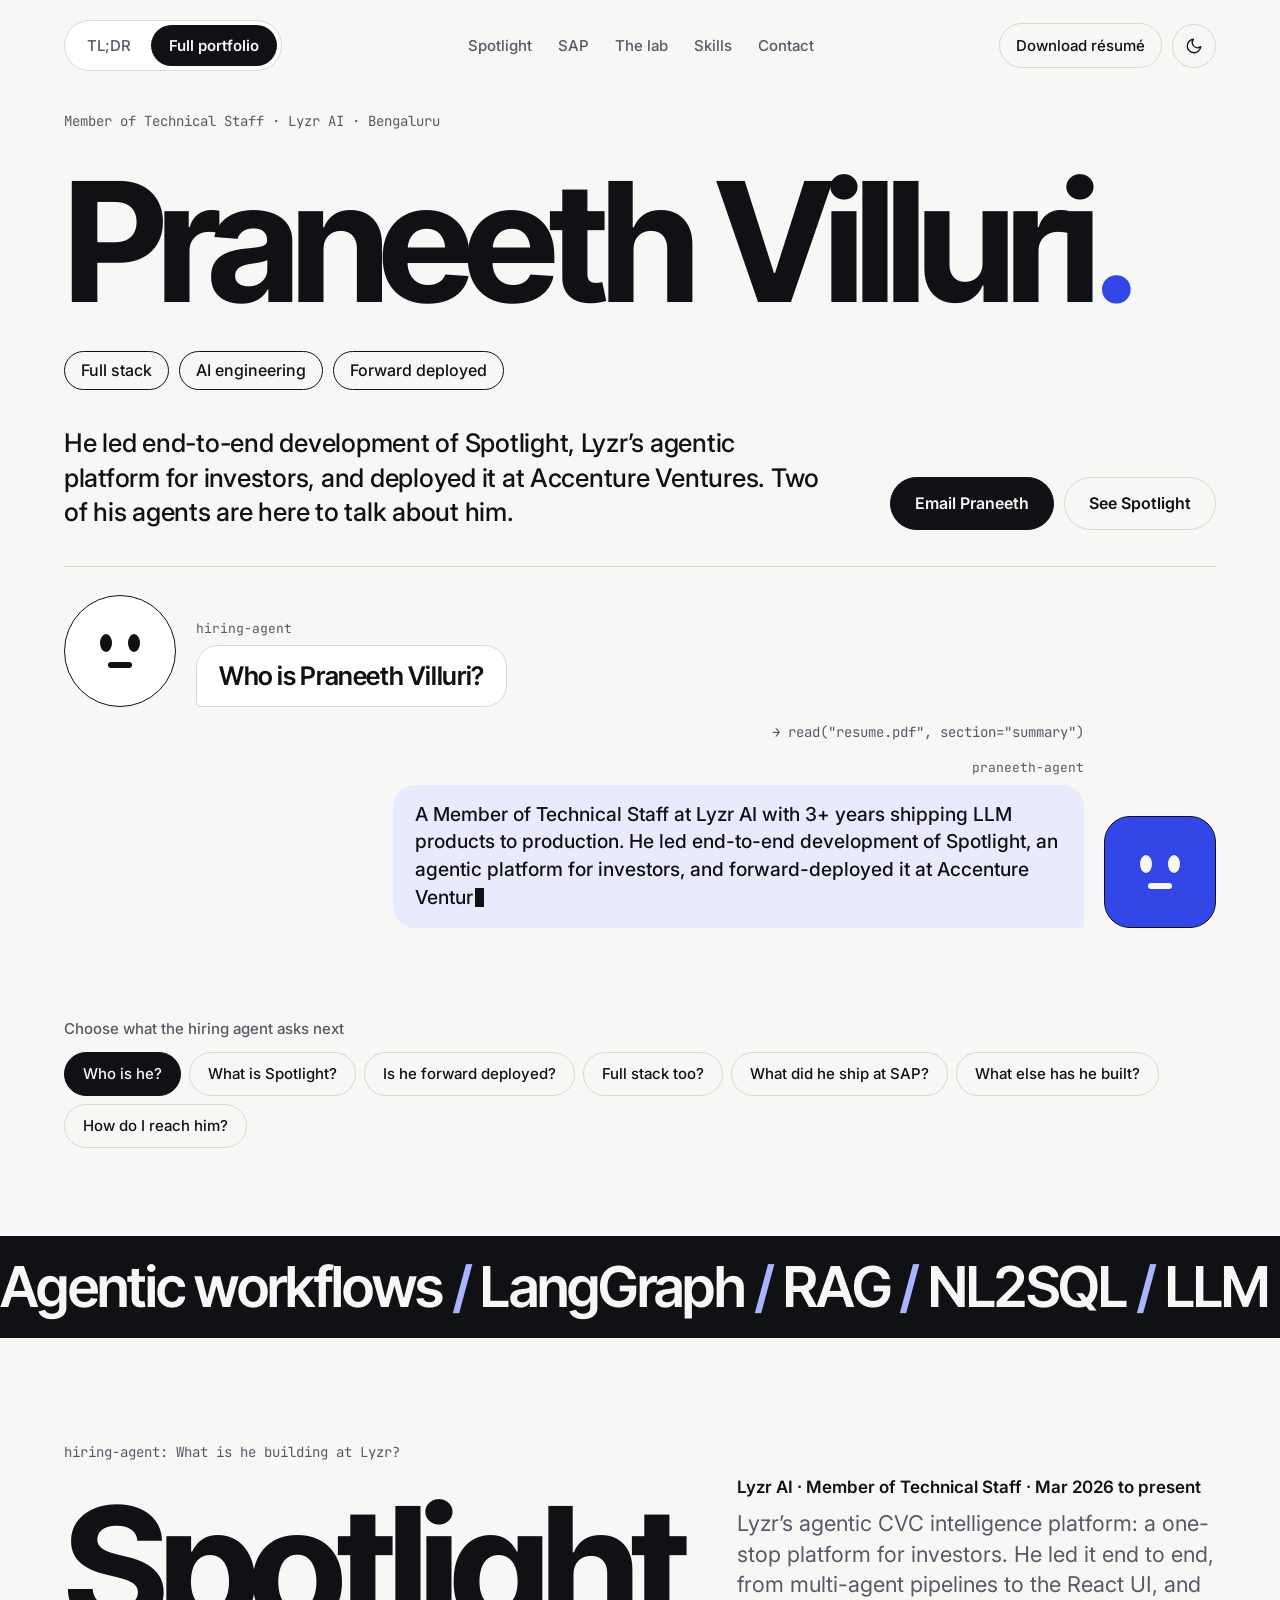
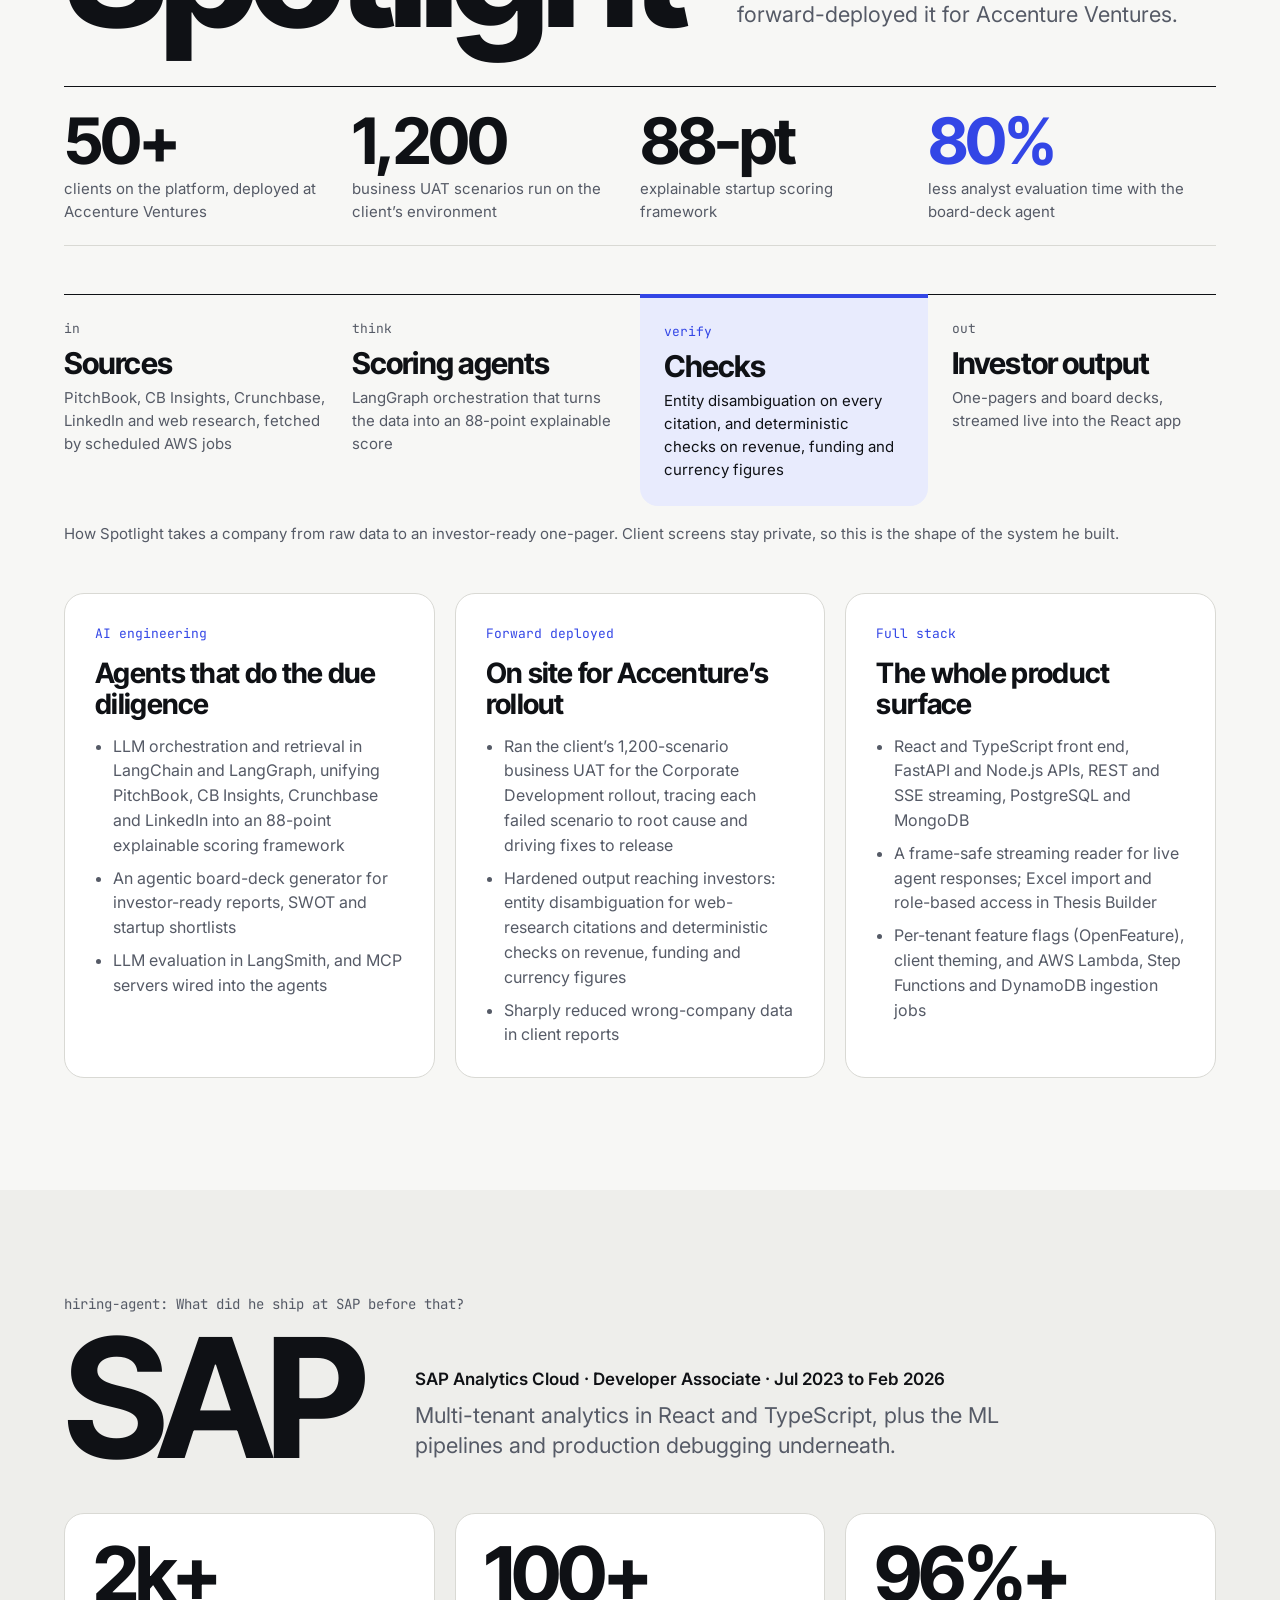
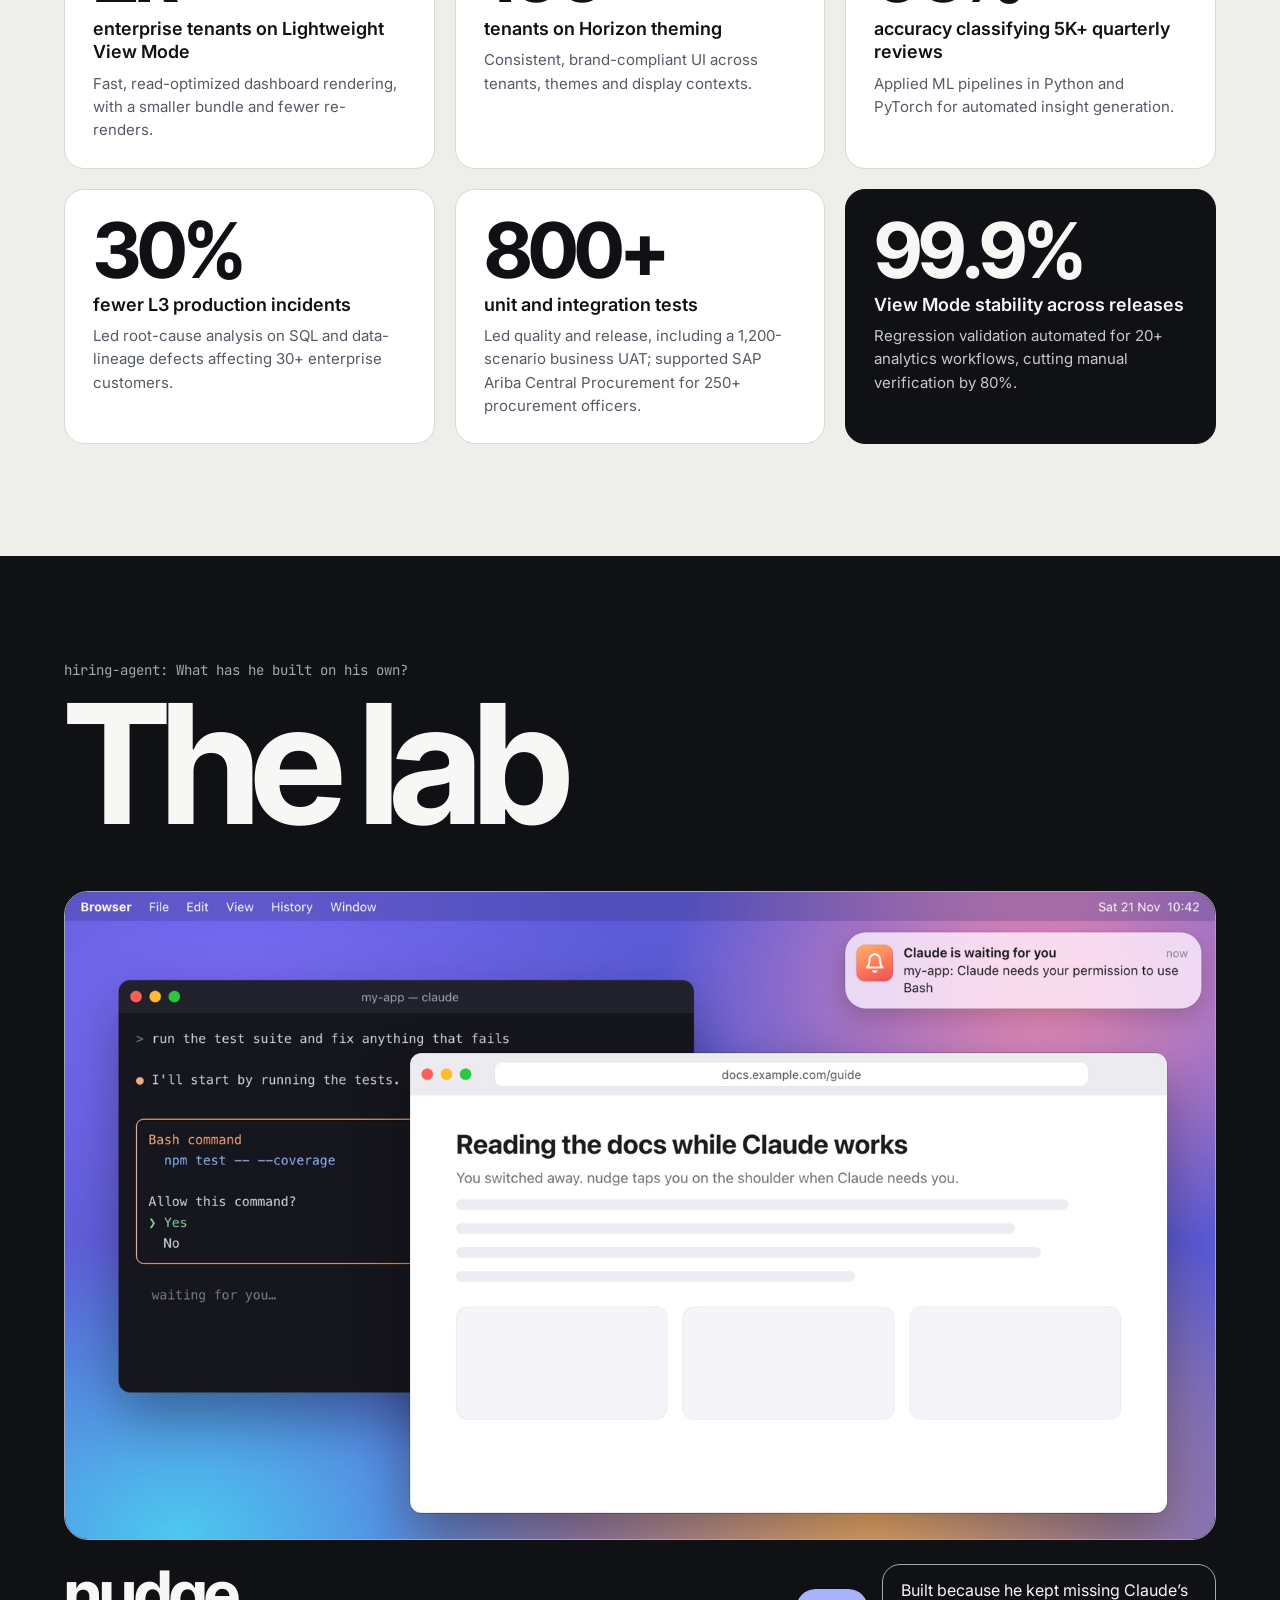
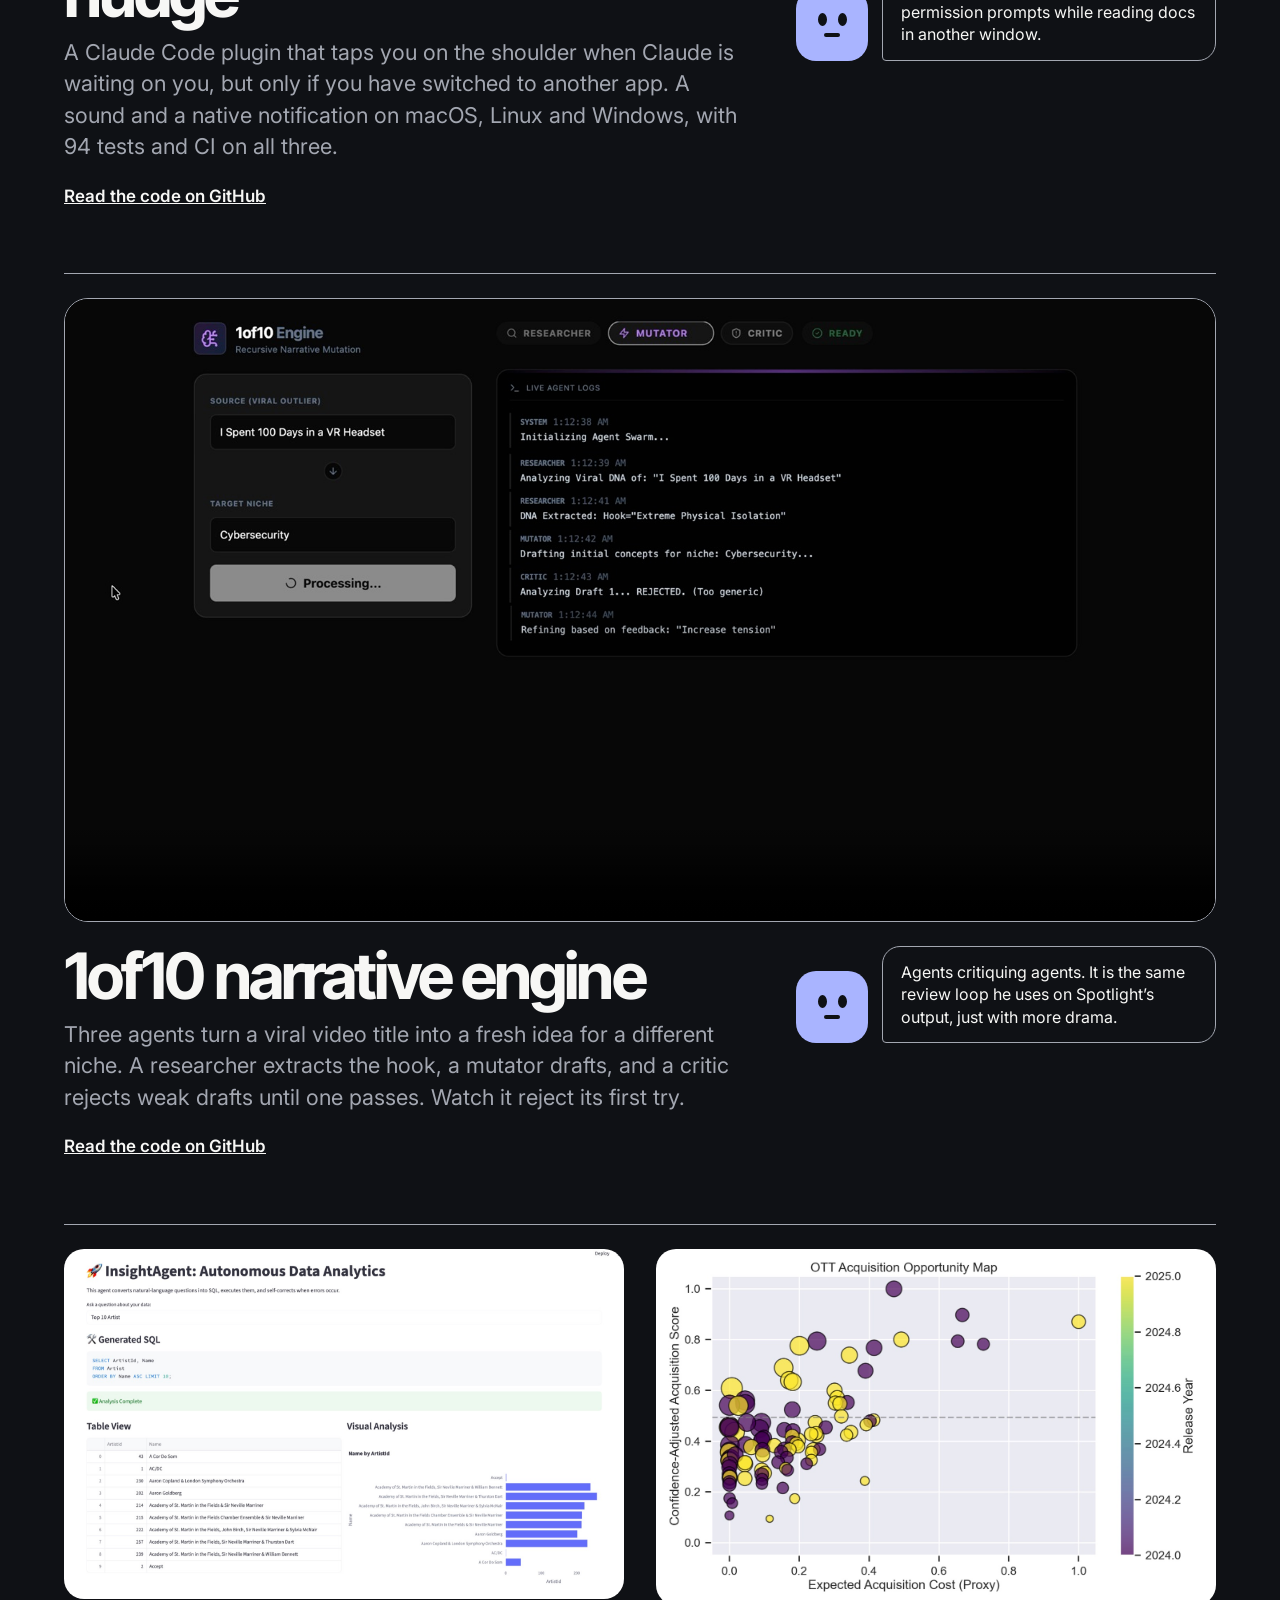
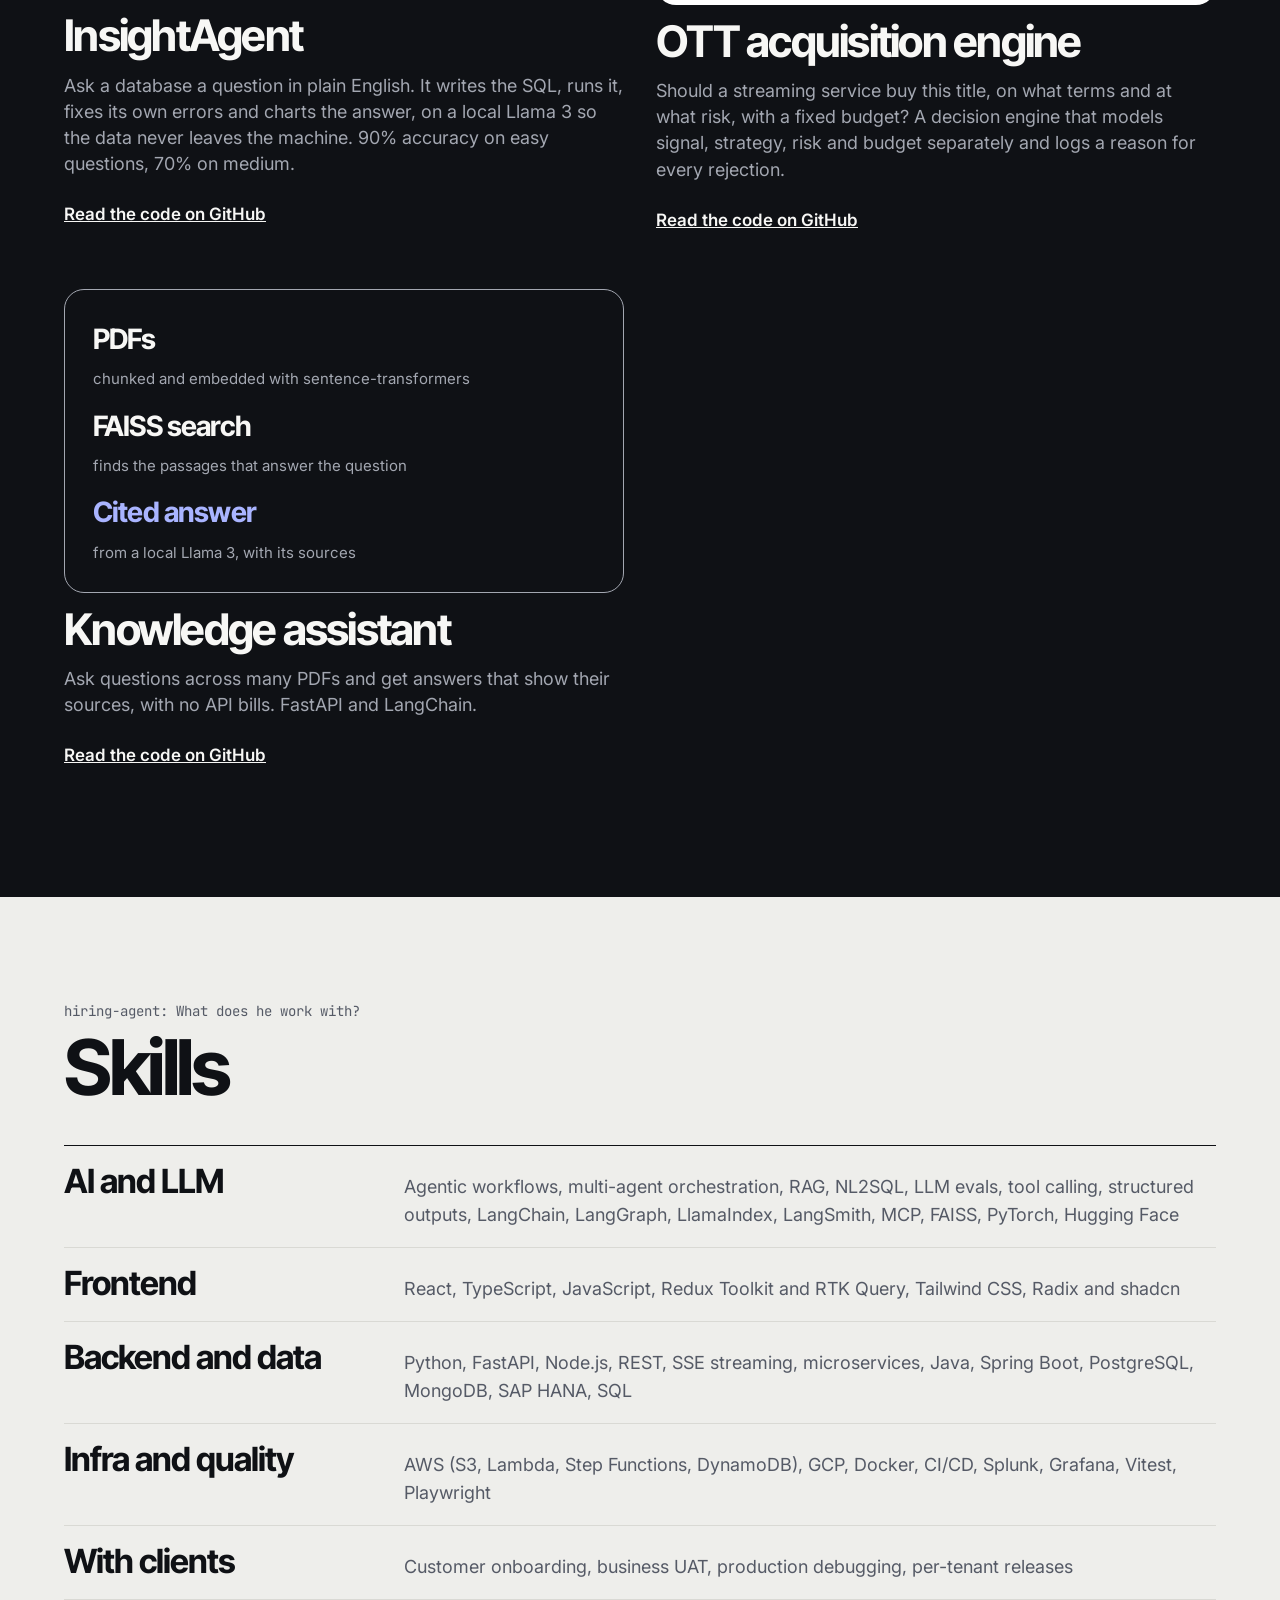
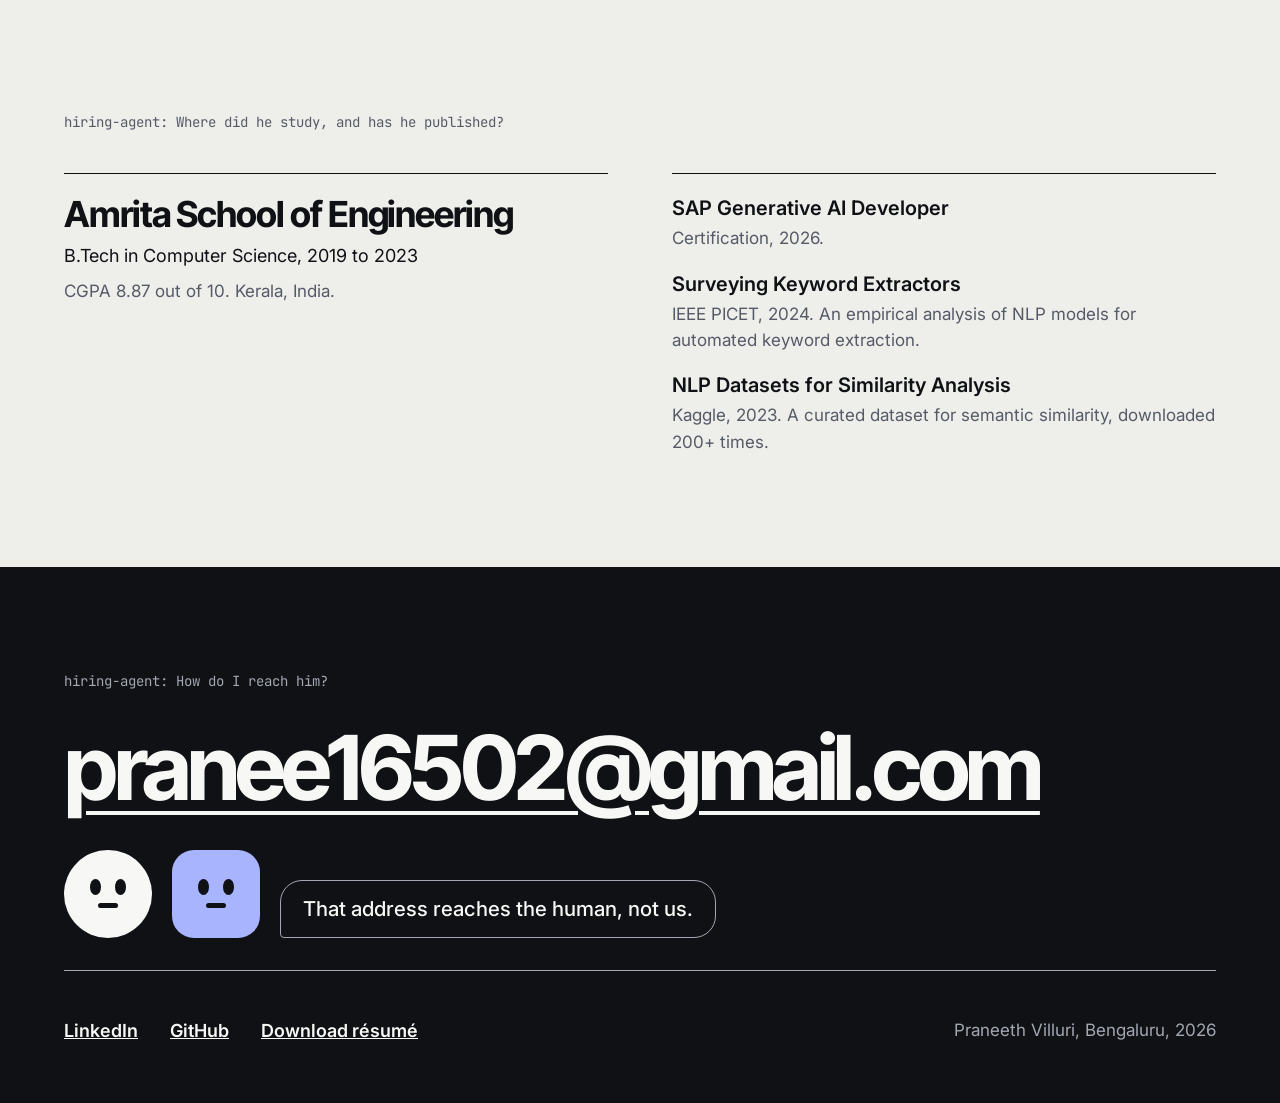
==== index.html @ 4e668f39 "Lead the lab with nudge" ====
<!doctype html>
<html lang="en" class="t-light">
<head>
<meta charset="utf-8">
<meta name="viewport" content="width=device-width, initial-scale=1">
<title>Praneeth Villuri — AI engineer, forward deployed, full stack</title>
<meta name="description" content="Member of Technical Staff at Lyzr AI. Led Spotlight, an agentic platform for investors deployed at Accenture Ventures. Open to AI engineering, forward deployed and full stack roles.">
<link rel="canonical" href="https://praneeth16502.github.io/">
<meta property="og:title" content="Praneeth Villuri">
<meta property="og:description" content="AI engineering, forward deployed, full stack. Led Spotlight at Lyzr AI, deployed at Accenture Ventures.">
<meta property="og:type" content="website">
<meta property="og:url" content="https://praneeth16502.github.io/">
<meta name="color-scheme" content="light dark">
<link rel="icon" href="data:image/svg+xml,%3Csvg xmlns='http://www.w3.org/2000/svg' viewBox='0 0 64 64'%3E%3Crect width='64' height='64' rx='16' fill='%233346E6'/%3E%3Cellipse cx='23' cy='28' rx='5' ry='8' fill='%23F7F7F5'/%3E%3Cellipse cx='41' cy='28' rx='5' ry='8' fill='%23F7F7F5'/%3E%3Crect x='24' y='44' width='16' height='5' rx='2.5' fill='%23F7F7F5'/%3E%3C/svg%3E">
<script>
(function () {
  var t = null;
  try { t = localStorage.getItem('theme'); } catch (e) {}
  if (t !== 'light' && t !== 'dark') t = (window.matchMedia && matchMedia('(prefers-color-scheme: dark)').matches) ? 'dark' : 'light';
  document.documentElement.className = 't-' + t;
})();
</script>
<link rel="preconnect" href="https://fonts.googleapis.com">
<link rel="preconnect" href="https://fonts.gstatic.com" crossorigin>
<link rel="stylesheet" href="https://fonts.googleapis.com/css2?family=Inter+Tight:wght@500;600;700;800&family=Inter:wght@400;500;600&family=JetBrains+Mono:wght@400;500&display=swap">
<style>
[hidden]{display:none !important}
body{background:var(--bg)}
.ic-sun,.ic-moon{display:flex}
.t-light .ic-sun{display:none}
.t-dark .ic-moon{display:none}
body{margin:0}
html{scroll-behavior:smooth}
.t-light{--bg:#F7F7F5;--bg-alt:#EEEEEB;--surface:#FFFFFF;--ink:#0F1115;--muted:#555A66;--line:#D9D9D4;--accent:#3346E6;--accent-soft:#E8EBFD;--band:#0F1115;--band-ink:#F7F7F5;--band-muted:#A3A7B1;--band-accent:#A9B4FF}
.t-dark{--bg:#0D0E11;--bg-alt:#131519;--surface:#1A1D22;--ink:#EEEEEA;--muted:#A3A7B1;--line:#2B2F36;--accent:#8C9BFF;--accent-soft:#1D2240;--band:#1C2029;--band-ink:#EEEEEA;--band-muted:#A3A7B1;--band-accent:#A9B4FF}
a{color:var(--accent)}a:hover{color:var(--ink)}
a:focus-visible,button:focus-visible{outline:2px solid var(--accent);outline-offset:3px}
.nav{color:var(--muted);text-decoration:none}.nav:hover{color:var(--ink)}
.seg{color:var(--muted);text-decoration:none}.seg:hover{color:var(--ink)}
.seg-on{background:var(--ink);color:var(--bg);text-decoration:none}.seg-on:hover{color:var(--bg)}
.btn-solid{background:var(--ink);color:var(--bg);border:1px solid var(--ink);text-decoration:none}.btn-solid:hover{background:var(--accent);border-color:var(--accent);color:#FFFFFF}
.btn-line{background:transparent;color:var(--ink);border:1px solid var(--line);text-decoration:none}.btn-line:hover{border-color:var(--ink);color:var(--ink)}
.chip{background:transparent;color:var(--ink);border:1px solid var(--line);cursor:pointer}
.chip:hover{border-color:var(--ink)}
.chip[aria-pressed="true"]{background:var(--ink);color:var(--bg);border-color:var(--ink)}
.icon-btn{background:transparent;color:var(--ink);border:1px solid var(--line);cursor:pointer}.icon-btn:hover{border-color:var(--ink)}
.on-band{color:var(--band-ink)}.on-band:hover{color:var(--band-accent)}
.card{transition:transform .2s ease,border-color .2s ease}
.card:hover{transform:translateY(-4px);border-color:var(--ink)}
.lid{animation:wink 5.2s infinite}
.lid-late{animation:wink 6.1s 1.3s infinite}
.mouth{height:6px}
.mouth.talk{animation:talk .32s ease-in-out infinite alternate}
.marq{animation:slide 32s linear infinite}
.caret{display:inline-block;width:0.5em;height:1em;margin-left:2px;vertical-align:-0.14em;background:currentColor;animation:blink 0.9s steps(1) infinite}
@keyframes blink{50%{opacity:0}}
@keyframes wink{0%,95%,100%{transform:scaleY(1)}97.5%{transform:scaleY(0.08)}}
@keyframes talk{from{height:5px}to{height:18px}}
@keyframes slide{from{transform:translateX(0)}to{transform:translateX(-50%)}}
@media (prefers-reduced-motion: reduce){html{scroll-behavior:auto}.caret,.lid,.lid-late,.mouth.talk,.marq{animation:none}.card{transition:none}}
</style>
</head>
<body>
<div id="root" style="min-height: 100vh; display: flex; flex-direction: column; overflow-x: hidden; background: var(--bg); color: var(--ink); font-family: Inter, 'Helvetica Neue', Arial, sans-serif; font-size: 17px; line-height: 1.55; transition: background-color .2s ease, color .2s ease">

<header style="width: 100%; max-width: 1280px; margin: 0 auto; box-sizing: border-box; padding: 20px clamp(20px, 5vw, 64px) 0; display: flex; flex-wrap: wrap; align-items: center; justify-content: space-between; gap: 8px 24px">
<nav aria-label="Portfolio version" style="display: flex; padding: 4px; border: 1px solid var(--line); border-radius: 999px; background: var(--surface); gap: 2px">
<a class="seg" href="tldr.html" style="font-size: 15px; font-weight: 500; padding: 9px 18px; border-radius: 999px">TL;DR</a>
<a class="seg-on" href="#top" aria-current="page" style="font-size: 15px; font-weight: 600; padding: 9px 18px; border-radius: 999px">Full portfolio</a>
</nav>
<nav aria-label="Sections" style="display: flex; flex-wrap: wrap; align-items: center; gap: 4px 26px; font-size: 15px; font-weight: 500">
<a class="nav" href="#experience" style="padding: 10px 0">Spotlight</a>
<a class="nav" href="#sap" style="padding: 10px 0">SAP</a>
<a class="nav" href="#work" style="padding: 10px 0">The lab</a>
<a class="nav" href="#skills" style="padding: 10px 0">Skills</a>
<a class="nav" href="#contact" style="padding: 10px 0">Contact</a>
</nav>
<div style="display: flex; align-items: center; gap: 10px">
<a class="btn-line" href="https://praneeth16502.github.io/resume.pdf" style="font-size: 15px; font-weight: 500; padding: 10px 16px; border-radius: 999px">Download résumé</a>
<button class="icon-btn" type="button" id="theme-toggle" aria-label="Switch color theme" style="width: 44px; height: 44px; border-radius: 999px; display: flex; align-items: center; justify-content: center; padding: 0">
<span class="ic-sun"><svg aria-hidden="true" width="18" height="18" viewBox="0 0 24 24" fill="none" stroke="currentColor" stroke-width="1.8" stroke-linecap="round" stroke-linejoin="round"><circle cx="12" cy="12" r="4"></circle><path d="M12 2v2M12 20v2M4.9 4.9l1.4 1.4M17.7 17.7l1.4 1.4M2 12h2M20 12h2M4.9 19.1l1.4-1.4M17.7 6.3l1.4-1.4"></path></svg></span>
<span class="ic-moon"><svg aria-hidden="true" width="18" height="18" viewBox="0 0 24 24" fill="none" stroke="currentColor" stroke-width="1.8" stroke-linecap="round" stroke-linejoin="round"><path d="M21 12.8A9 9 0 1 1 11.2 3a7 7 0 0 0 9.8 9.8z"></path></svg></span>
</button>
</div>
</header>

<main id="top" style="display: flex; flex-direction: column; flex: 1">

<section style="background: var(--bg)">
<div style="width: 100%; max-width: 1280px; margin: 0 auto; box-sizing: border-box; padding: 40px clamp(20px, 5vw, 64px) 88px; display: flex; flex-direction: column; gap: 36px">

<p style="margin: 0; font-family: 'JetBrains Mono', Menlo, monospace; font-size: 14px; color: var(--muted)">Member of Technical Staff · Lyzr AI · Bengaluru</p>
<h1 style="margin: 0; font-family: 'Inter Tight', Inter, sans-serif; font-size: clamp(64px, 13vw, 200px); line-height: 0.88; font-weight: 700; letter-spacing: -0.055em">Praneeth Villuri<span style="color: var(--accent)">.</span></h1>

<div style="display: flex; flex-wrap: wrap; gap: 10px">
<span style="border: 1px solid var(--ink); padding: 6px 16px; border-radius: 999px; font-size: 16px; font-weight: 500">Full stack</span>
<span style="border: 1px solid var(--ink); padding: 6px 16px; border-radius: 999px; font-size: 16px; font-weight: 500">AI engineering</span>
<span style="border: 1px solid var(--ink); padding: 6px 16px; border-radius: 999px; font-size: 16px; font-weight: 500">Forward deployed</span>
</div>

<div style="display: flex; flex-wrap: wrap; align-items: flex-end; justify-content: space-between; gap: 24px 48px">
<p style="margin: 0; flex: 1 1 420px; max-width: 30em; font-size: clamp(20px, 2vw, 26px); line-height: 1.35; font-weight: 500; letter-spacing: -0.01em">He led end-to-end development of Spotlight, Lyzr’s agentic platform for investors, and deployed it at Accenture Ventures. Two of his agents are here to talk about him.</p>
<div style="display: flex; flex-wrap: wrap; gap: 10px">
<a class="btn-solid" href="mailto:pranee16502@gmail.com" style="font-size: 16px; font-weight: 600; padding: 13px 24px; border-radius: 999px">Email Praneeth</a>
<a class="btn-line" href="#experience" style="font-size: 16px; font-weight: 600; padding: 13px 24px; border-radius: 999px">See Spotlight</a>
</div>
</div>

<div style="display: flex; flex-direction: column; gap: 22px; padding-top: 28px; border-top: 1px solid var(--line)">

<div style="min-height: 400px; display: flex; flex-direction: column; gap: 16px">

<div style="display: flex; align-items: flex-end; gap: clamp(12px, 2vw, 20px)">
<div aria-hidden="true" style="flex: none; width: clamp(72px, 9vw, 112px); height: clamp(72px, 9vw, 112px); box-sizing: border-box; border-radius: 50%; background: var(--surface); border: 1.5px solid var(--ink); display: flex; flex-direction: column; align-items: center; justify-content: center; gap: 10px">
<div style="display: flex; gap: 16px; transform: translate(calc(var(--lx, 0) * 7px), calc(var(--ly, 0) * 5px))"><span class="lid" style="display: block; width: 12px; height: 18px; border-radius: 50%; background: var(--ink)"></span><span class="lid" style="display: block; width: 12px; height: 18px; border-radius: 50%; background: var(--ink)"></span></div>
<span id="ask-mouth" class="mouth" style="display: block; width: 24px; border-radius: 8px; background: var(--ink)"></span>
</div>
<div style="min-width: 0; display: flex; flex-direction: column; align-items: flex-start; gap: 6px">
<span style="font-family: 'JetBrains Mono', Menlo, monospace; font-size: 13px; color: var(--muted)">hiring-agent</span>
<p style="margin: 0; box-sizing: border-box; background: var(--surface); border: 1px solid var(--line); padding: 14px 22px; border-radius: 22px 22px 22px 4px; font-family: 'Inter Tight', Inter, sans-serif; font-size: clamp(20px, 2vw, 26px); font-weight: 600; line-height: 1.25; letter-spacing: -0.015em"><span id="q-text">Who is Praneeth Villuri?</span><span id="q-caret" class="caret" aria-hidden="true" hidden></span></p>
</div>
</div>

<div id="calls" style="display: flex; flex-direction: column; gap: 16px">
<div class="call" style="align-self: flex-end; max-width: 100%; box-sizing: border-box; padding-right: clamp(84px, 11vw, 132px); font-family: 'JetBrains Mono', 'SFMono-Regular', Menlo, monospace; font-size: 14px; line-height: 1.4; color: var(--muted); overflow-wrap: anywhere">→ → read("resume.pdf", section="summary")</div>
</div>

<div id="answer-wrap" style="align-self: flex-end; max-width: 100%; display: flex; align-items: flex-end; gap: clamp(12px, 2vw, 20px)">
<div style="min-width: 0; display: flex; flex-direction: column; align-items: flex-end; gap: 6px">
<span style="font-family: 'JetBrains Mono', Menlo, monospace; font-size: 13px; color: var(--muted)">praneeth-agent</span>
<p style="margin: 0; max-width: 36em; box-sizing: border-box; background: var(--accent-soft); color: var(--ink); padding: 16px 22px; border-radius: 22px 22px 4px 22px; font-size: clamp(17px, 1.5vw, 20px); font-weight: 500; line-height: 1.45"><span id="a-text">A Member of Technical Staff at Lyzr AI with 3+ years shipping LLM products to production. He led end-to-end development of Spotlight, an agentic platform for investors, and forward-deployed it at Accenture Ventures. Before that, SAP Analytics Cloud.</span><span id="a-caret" class="caret" aria-hidden="true" hidden></span></p>
</div>
<div aria-hidden="true" style="flex: none; width: clamp(72px, 9vw, 112px); height: clamp(72px, 9vw, 112px); box-sizing: border-box; border-radius: 26px; background: var(--accent); border: 1.5px solid var(--ink); display: flex; flex-direction: column; align-items: center; justify-content: center; gap: 10px">
<div style="display: flex; gap: 16px; transform: translate(calc(var(--lx, 0) * 7px), calc(var(--ly, 0) * 5px))"><span class="lid-late" style="display: block; width: 12px; height: 18px; border-radius: 50%; background: var(--bg)"></span><span class="lid-late" style="display: block; width: 12px; height: 18px; border-radius: 50%; background: var(--bg)"></span></div>
<span id="answer-mouth" class="mouth" style="display: block; width: 24px; border-radius: 8px; background: var(--bg)"></span>
</div>
</div>

<div id="done-wrap" style="align-self: flex-end; box-sizing: border-box; padding-right: clamp(84px, 11vw, 132px); display: flex; flex-wrap: wrap; justify-content: flex-end; gap: 4px 18px; font-size: 15px">
<span id="source" style="color: var(--muted)">From his résumé, summary</span>
<a id="jump" href="#experience" style="font-weight: 600">See Spotlight</a>
</div>

</div>

<div style="display: flex; flex-direction: column; gap: 12px">
<p style="margin: 0; font-size: 15px; font-weight: 500; color: var(--muted)">Choose what the hiring agent asks next</p>
<div style="display: flex; flex-wrap: wrap; gap: 8px">
<button class="chip" type="button" data-topic="intro" aria-pressed="true" style="font: inherit; font-size: 15px; font-weight: 500; min-height: 44px; padding: 8px 18px; border-radius: 999px">Who is he?</button>
<button class="chip" type="button" data-topic="lyzr" aria-pressed="false" style="font: inherit; font-size: 15px; font-weight: 500; min-height: 44px; padding: 8px 18px; border-radius: 999px">What is Spotlight?</button>
<button class="chip" type="button" data-topic="fde" aria-pressed="false" style="font: inherit; font-size: 15px; font-weight: 500; min-height: 44px; padding: 8px 18px; border-radius: 999px">Is he forward deployed?</button>
<button class="chip" type="button" data-topic="stack" aria-pressed="false" style="font: inherit; font-size: 15px; font-weight: 500; min-height: 44px; padding: 8px 18px; border-radius: 999px">Full stack too?</button>
<button class="chip" type="button" data-topic="sap" aria-pressed="false" style="font: inherit; font-size: 15px; font-weight: 500; min-height: 44px; padding: 8px 18px; border-radius: 999px">What did he ship at SAP?</button>
<button class="chip" type="button" data-topic="projects" aria-pressed="false" style="font: inherit; font-size: 15px; font-weight: 500; min-height: 44px; padding: 8px 18px; border-radius: 999px">What else has he built?</button>
<button class="chip" type="button" data-topic="contact" aria-pressed="false" style="font: inherit; font-size: 15px; font-weight: 500; min-height: 44px; padding: 8px 18px; border-radius: 999px">How do I reach him?</button>
</div>
</div>

</div>
</div>
</section>

<div aria-hidden="true" style="overflow: hidden; background: var(--band); color: var(--band-ink); padding: 20px 0">
<div class="marq" style="display: flex; width: max-content">
<span style="white-space: nowrap; padding-right: 40px; font-family: 'Inter Tight', Inter, sans-serif; font-size: clamp(32px, 4.4vw, 60px); line-height: 1.1; font-weight: 600; letter-spacing: -0.03em">Agentic workflows <span style="color: var(--band-accent)">/</span> LangGraph <span style="color: var(--band-accent)">/</span> RAG <span style="color: var(--band-accent)">/</span> NL2SQL <span style="color: var(--band-accent)">/</span> LLM evals <span style="color: var(--band-accent)">/</span> React <span style="color: var(--band-accent)">/</span> TypeScript <span style="color: var(--band-accent)">/</span> FastAPI <span style="color: var(--band-accent)">/</span> AWS <span style="color: var(--band-accent)">/</span></span>
<span style="white-space: nowrap; padding-right: 40px; font-family: 'Inter Tight', Inter, sans-serif; font-size: clamp(32px, 4.4vw, 60px); line-height: 1.1; font-weight: 600; letter-spacing: -0.03em">Agentic workflows <span style="color: var(--band-accent)">/</span> LangGraph <span style="color: var(--band-accent)">/</span> RAG <span style="color: var(--band-accent)">/</span> NL2SQL <span style="color: var(--band-accent)">/</span> LLM evals <span style="color: var(--band-accent)">/</span> React <span style="color: var(--band-accent)">/</span> TypeScript <span style="color: var(--band-accent)">/</span> FastAPI <span style="color: var(--band-accent)">/</span> AWS <span style="color: var(--band-accent)">/</span></span>
</div>
</div>

<section id="experience" style="background: var(--bg)">
<div style="width: 100%; max-width: 1280px; margin: 0 auto; box-sizing: border-box; padding: 104px clamp(20px, 5vw, 64px) 112px; display: flex; flex-direction: column; gap: 48px">
<div style="display: flex; flex-direction: column; gap: 10px">
<code style="font-family: 'JetBrains Mono', Menlo, monospace; font-size: 14px; color: var(--muted)">hiring-agent: What is he building at Lyzr?</code>
<div style="display: flex; flex-wrap: wrap; align-items: flex-end; gap: 16px 56px">
<h2 style="margin: 0; font-family: 'Inter Tight', Inter, sans-serif; font-size: clamp(72px, 13vw, 196px); line-height: 0.86; font-weight: 700; letter-spacing: -0.055em">Spotlight</h2>
<div style="flex: 1 1 380px; min-width: 0; display: flex; flex-direction: column; gap: 8px; padding-bottom: 8px">
<p style="margin: 0; font-size: 17px; font-weight: 600">Lyzr AI · Member of Technical Staff · Mar 2026 to present</p>
<p style="margin: 0; max-width: 30em; font-size: clamp(19px, 1.7vw, 23px); line-height: 1.4; color: var(--muted)">Lyzr’s agentic CVC intelligence platform: a one-stop platform for investors. He led it end to end, from multi-agent pipelines to the React UI, and forward-deployed it for Accenture Ventures.</p>
</div>
</div>
</div>

<div style="display: grid; grid-template-columns: repeat(auto-fit, minmax(min(220px, 100%), 1fr)); gap: 0; border-top: 1.5px solid var(--ink); border-bottom: 1px solid var(--line)">
<div style="padding: 22px 24px 22px 0; display: flex; flex-direction: column; gap: 4px"><span style="font-family: 'Inter Tight', Inter, sans-serif; font-size: clamp(44px, 5vw, 68px); line-height: 1; font-weight: 700; letter-spacing: -0.045em">50+</span><span style="font-size: 15px; color: var(--muted)">clients on the platform, deployed at Accenture Ventures</span></div>
<div style="padding: 22px 24px 22px 0; display: flex; flex-direction: column; gap: 4px"><span style="font-family: 'Inter Tight', Inter, sans-serif; font-size: clamp(44px, 5vw, 68px); line-height: 1; font-weight: 700; letter-spacing: -0.045em">1,200</span><span style="font-size: 15px; color: var(--muted)">business UAT scenarios run on the client’s environment</span></div>
<div style="padding: 22px 24px 22px 0; display: flex; flex-direction: column; gap: 4px"><span style="font-family: 'Inter Tight', Inter, sans-serif; font-size: clamp(44px, 5vw, 68px); line-height: 1; font-weight: 700; letter-spacing: -0.045em">88-pt</span><span style="font-size: 15px; color: var(--muted)">explainable startup scoring framework</span></div>
<div style="padding: 22px 24px 22px 0; display: flex; flex-direction: column; gap: 4px"><span style="font-family: 'Inter Tight', Inter, sans-serif; font-size: clamp(44px, 5vw, 68px); line-height: 1; font-weight: 700; letter-spacing: -0.045em; color: var(--accent)">80%</span><span style="font-size: 15px; color: var(--muted)">less analyst evaluation time with the board-deck agent</span></div>
</div>

<figure style="margin: 0; display: flex; flex-direction: column; gap: 16px">
<div style="display: flex; flex-wrap: wrap; align-items: stretch; gap: 0">
<div style="flex: 1 1 220px; box-sizing: border-box; padding: 24px 24px 24px 0; border-top: 1.5px solid var(--ink); display: flex; flex-direction: column; gap: 8px">
<span style="font-family: 'JetBrains Mono', Menlo, monospace; font-size: 13px; color: var(--muted)">in</span>
<span style="font-family: 'Inter Tight', Inter, sans-serif; font-size: 30px; line-height: 1; font-weight: 700; letter-spacing: -0.03em">Sources</span>
<span style="font-size: 15px; color: var(--muted)">PitchBook, CB Insights, Crunchbase, LinkedIn and web research, fetched by scheduled AWS jobs</span>
</div>
<div style="flex: 1 1 220px; box-sizing: border-box; padding: 24px 24px 24px 0; border-top: 1.5px solid var(--ink); display: flex; flex-direction: column; gap: 8px">
<span style="font-family: 'JetBrains Mono', Menlo, monospace; font-size: 13px; color: var(--muted)">think</span>
<span style="font-family: 'Inter Tight', Inter, sans-serif; font-size: 30px; line-height: 1; font-weight: 700; letter-spacing: -0.03em">Scoring agents</span>
<span style="font-size: 15px; color: var(--muted)">LangGraph orchestration that turns the data into an 88-point explainable score</span>
</div>
<div style="flex: 1 1 220px; box-sizing: border-box; padding: 24px; border-top: 4px solid var(--accent); background: var(--accent-soft); border-radius: 0 0 18px 18px; display: flex; flex-direction: column; gap: 8px">
<span style="font-family: 'JetBrains Mono', Menlo, monospace; font-size: 13px; color: var(--accent)">verify</span>
<span style="font-family: 'Inter Tight', Inter, sans-serif; font-size: 30px; line-height: 1; font-weight: 700; letter-spacing: -0.03em">Checks</span>
<span style="font-size: 15px">Entity disambiguation on every citation, and deterministic checks on revenue, funding and currency figures</span>
</div>
<div style="flex: 1 1 220px; box-sizing: border-box; padding: 24px 0 24px 24px; border-top: 1.5px solid var(--ink); display: flex; flex-direction: column; gap: 8px">
<span style="font-family: 'JetBrains Mono', Menlo, monospace; font-size: 13px; color: var(--muted)">out</span>
<span style="font-family: 'Inter Tight', Inter, sans-serif; font-size: 30px; line-height: 1; font-weight: 700; letter-spacing: -0.03em">Investor output</span>
<span style="font-size: 15px; color: var(--muted)">One-pagers and board decks, streamed live into the React app</span>
</div>
</div>
<figcaption style="font-size: 15px; color: var(--muted)">How Spotlight takes a company from raw data to an investor-ready one-pager. Client screens stay private, so this is the shape of the system he built.</figcaption>
</figure>

<div style="display: grid; grid-template-columns: repeat(auto-fit, minmax(min(340px, 100%), 1fr)); gap: 20px">
<article class="card" style="box-sizing: border-box; background: var(--surface); border: 1px solid var(--line); border-radius: 20px; padding: 30px; display: flex; flex-direction: column; gap: 14px">
<p style="margin: 0; font-family: 'JetBrains Mono', Menlo, monospace; font-size: 13px; color: var(--accent)">AI engineering</p>
<h3 style="margin: 0; font-family: 'Inter Tight', Inter, sans-serif; font-size: 28px; line-height: 1.1; font-weight: 700; letter-spacing: -0.025em">Agents that do the due diligence</h3>
<ul style="margin: 0; padding-left: 18px; display: flex; flex-direction: column; gap: 8px; color: var(--muted); font-size: 16px">
<li>LLM orchestration and retrieval in LangChain and LangGraph, unifying PitchBook, CB Insights, Crunchbase and LinkedIn into an 88-point explainable scoring framework</li>
<li>An agentic board-deck generator for investor-ready reports, SWOT and startup shortlists</li>
<li>LLM evaluation in LangSmith, and MCP servers wired into the agents</li>
</ul>
</article>
<article class="card" style="box-sizing: border-box; background: var(--surface); border: 1px solid var(--line); border-radius: 20px; padding: 30px; display: flex; flex-direction: column; gap: 14px">
<p style="margin: 0; font-family: 'JetBrains Mono', Menlo, monospace; font-size: 13px; color: var(--accent)">Forward deployed</p>
<h3 style="margin: 0; font-family: 'Inter Tight', Inter, sans-serif; font-size: 28px; line-height: 1.1; font-weight: 700; letter-spacing: -0.025em">On site for Accenture’s rollout</h3>
<ul style="margin: 0; padding-left: 18px; display: flex; flex-direction: column; gap: 8px; color: var(--muted); font-size: 16px">
<li>Ran the client’s 1,200-scenario business UAT for the Corporate Development rollout, tracing each failed scenario to root cause and driving fixes to release</li>
<li>Hardened output reaching investors: entity disambiguation for web-research citations and deterministic checks on revenue, funding and currency figures</li>
<li>Sharply reduced wrong-company data in client reports</li>
</ul>
</article>
<article class="card" style="box-sizing: border-box; background: var(--surface); border: 1px solid var(--line); border-radius: 20px; padding: 30px; display: flex; flex-direction: column; gap: 14px">
<p style="margin: 0; font-family: 'JetBrains Mono', Menlo, monospace; font-size: 13px; color: var(--accent)">Full stack</p>
<h3 style="margin: 0; font-family: 'Inter Tight', Inter, sans-serif; font-size: 28px; line-height: 1.1; font-weight: 700; letter-spacing: -0.025em">The whole product surface</h3>
<ul style="margin: 0; padding-left: 18px; display: flex; flex-direction: column; gap: 8px; color: var(--muted); font-size: 16px">
<li>React and TypeScript front end, FastAPI and Node.js APIs, REST and SSE streaming, PostgreSQL and MongoDB</li>
<li>A frame-safe streaming reader for live agent responses; Excel import and role-based access in Thesis Builder</li>
<li>Per-tenant feature flags (OpenFeature), client theming, and AWS Lambda, Step Functions and DynamoDB ingestion jobs</li>
</ul>
</article>
</div>
</div>
</section>

<section id="sap" style="background: var(--bg-alt)">
<div style="width: 100%; max-width: 1280px; margin: 0 auto; box-sizing: border-box; padding: 104px clamp(20px, 5vw, 64px) 112px; display: flex; flex-direction: column; gap: 44px">
<div style="display: flex; flex-direction: column; gap: 10px">
<code style="font-family: 'JetBrains Mono', Menlo, monospace; font-size: 14px; color: var(--muted)">hiring-agent: What did he ship at SAP before that?</code>
<div style="display: flex; flex-wrap: wrap; align-items: flex-end; gap: 16px 56px">
<h2 style="margin: 0; font-family: 'Inter Tight', Inter, sans-serif; font-size: clamp(72px, 13vw, 196px); line-height: 0.86; font-weight: 700; letter-spacing: -0.055em">SAP</h2>
<div style="flex: 1 1 380px; min-width: 0; display: flex; flex-direction: column; gap: 8px; padding-bottom: 8px">
<p style="margin: 0; font-size: 17px; font-weight: 600">SAP Analytics Cloud · Developer Associate · Jul 2023 to Feb 2026</p>
<p style="margin: 0; max-width: 30em; font-size: clamp(19px, 1.7vw, 23px); line-height: 1.4; color: var(--muted)">Multi-tenant analytics in React and TypeScript, plus the ML pipelines and production debugging underneath.</p>
</div>
</div>
</div>

<div style="display: grid; grid-template-columns: repeat(auto-fit, minmax(min(300px, 100%), 1fr)); gap: 20px">
<article style="box-sizing: border-box; background: var(--surface); border: 1px solid var(--line); border-radius: 20px; padding: 26px 28px; display: flex; flex-direction: column; gap: 8px">
<p style="margin: 0; font-family: 'Inter Tight', Inter, sans-serif; font-size: clamp(52px, 6vw, 84px); line-height: 0.9; font-weight: 700; letter-spacing: -0.05em">2k+</p>
<h3 style="margin: 0; font-size: 18px; line-height: 1.3; font-weight: 600">enterprise tenants on Lightweight View Mode</h3>
<p style="margin: 0; font-size: 15px; color: var(--muted)">Fast, read-optimized dashboard rendering, with a smaller bundle and fewer re-renders.</p>
</article>
<article style="box-sizing: border-box; background: var(--surface); border: 1px solid var(--line); border-radius: 20px; padding: 26px 28px; display: flex; flex-direction: column; gap: 8px">
<p style="margin: 0; font-family: 'Inter Tight', Inter, sans-serif; font-size: clamp(52px, 6vw, 84px); line-height: 0.9; font-weight: 700; letter-spacing: -0.05em">100+</p>
<h3 style="margin: 0; font-size: 18px; line-height: 1.3; font-weight: 600">tenants on Horizon theming</h3>
<p style="margin: 0; font-size: 15px; color: var(--muted)">Consistent, brand-compliant UI across tenants, themes and display contexts.</p>
</article>
<article style="box-sizing: border-box; background: var(--surface); border: 1px solid var(--line); border-radius: 20px; padding: 26px 28px; display: flex; flex-direction: column; gap: 8px">
<p style="margin: 0; font-family: 'Inter Tight', Inter, sans-serif; font-size: clamp(52px, 6vw, 84px); line-height: 0.9; font-weight: 700; letter-spacing: -0.05em">96%+</p>
<h3 style="margin: 0; font-size: 18px; line-height: 1.3; font-weight: 600">accuracy classifying 5K+ quarterly reviews</h3>
<p style="margin: 0; font-size: 15px; color: var(--muted)">Applied ML pipelines in Python and PyTorch for automated insight generation.</p>
</article>
<article style="box-sizing: border-box; background: var(--surface); border: 1px solid var(--line); border-radius: 20px; padding: 26px 28px; display: flex; flex-direction: column; gap: 8px">
<p style="margin: 0; font-family: 'Inter Tight', Inter, sans-serif; font-size: clamp(52px, 6vw, 84px); line-height: 0.9; font-weight: 700; letter-spacing: -0.05em">30%</p>
<h3 style="margin: 0; font-size: 18px; line-height: 1.3; font-weight: 600">fewer L3 production incidents</h3>
<p style="margin: 0; font-size: 15px; color: var(--muted)">Led root-cause analysis on SQL and data-lineage defects affecting 30+ enterprise customers.</p>
</article>
<article style="box-sizing: border-box; background: var(--surface); border: 1px solid var(--line); border-radius: 20px; padding: 26px 28px; display: flex; flex-direction: column; gap: 8px">
<p style="margin: 0; font-family: 'Inter Tight', Inter, sans-serif; font-size: clamp(52px, 6vw, 84px); line-height: 0.9; font-weight: 700; letter-spacing: -0.05em">800+</p>
<h3 style="margin: 0; font-size: 18px; line-height: 1.3; font-weight: 600">unit and integration tests</h3>
<p style="margin: 0; font-size: 15px; color: var(--muted)">Led quality and release, including a 1,200-scenario business UAT; supported SAP Ariba Central Procurement for 250+ procurement officers.</p>
</article>
<article style="box-sizing: border-box; background: var(--ink); color: var(--bg); border: 1px solid var(--ink); border-radius: 20px; padding: 26px 28px; display: flex; flex-direction: column; gap: 8px">
<p style="margin: 0; font-family: 'Inter Tight', Inter, sans-serif; font-size: clamp(52px, 6vw, 84px); line-height: 0.9; font-weight: 700; letter-spacing: -0.05em">99.9%</p>
<h3 style="margin: 0; font-size: 18px; line-height: 1.3; font-weight: 600">View Mode stability across releases</h3>
<p style="margin: 0; font-size: 15px; opacity: 0.8">Regression validation automated for 20+ analytics workflows, cutting manual verification by 80%.</p>
</article>
</div>
</div>
</section>

<section id="work" style="background: var(--band); color: var(--band-ink)">
<div style="width: 100%; max-width: 1280px; margin: 0 auto; box-sizing: border-box; padding: 104px clamp(20px, 5vw, 64px) 120px; display: flex; flex-direction: column; gap: 56px">
<div style="display: flex; flex-direction: column; gap: 10px">
<code style="font-family: 'JetBrains Mono', Menlo, monospace; font-size: 14px; color: var(--band-muted)">hiring-agent: What has he built on his own?</code>
<h2 style="margin: 0; font-family: 'Inter Tight', Inter, sans-serif; font-size: clamp(72px, 13vw, 196px); line-height: 0.86; font-weight: 700; letter-spacing: -0.055em">The lab</h2>
</div>

<article style="display: flex; flex-direction: column; gap: 24px">
<div style="box-sizing: border-box; border: 1px solid var(--band-muted); border-radius: 24px; overflow: hidden; background: #FFFFFF">
<img src="assets/nudge.jpg" alt="A notification reading Claude is waiting for you appears in the corner while a browser is in front of the terminal" style="display: block; width: 100%; height: auto">
</div>
<div style="display: flex; flex-wrap: wrap; align-items: flex-start; justify-content: space-between; gap: 24px 56px">
<div style="flex: 1 1 420px; min-width: 0; display: flex; flex-direction: column; gap: 12px">
<h3 style="margin: 0; font-family: 'Inter Tight', Inter, sans-serif; font-size: clamp(40px, 5vw, 72px); line-height: 0.95; font-weight: 700; letter-spacing: -0.045em">nudge</h3>
<p style="margin: 0; max-width: 32em; font-size: clamp(18px, 1.7vw, 22px); line-height: 1.45; color: var(--band-muted)">A Claude Code plugin that taps you on the shoulder when Claude is waiting on you, but only if you have switched to another app. A sound and a native notification on macOS, Linux and Windows, with 94 tests and CI on all three.</p>
<a class="on-band" href="https://github.com/praneeth16502/nudge" style="align-self: flex-start; font-size: 17px; font-weight: 600; padding: 8px 0">Read the code on GitHub</a>
</div>
<div style="flex: 0 1 420px; min-width: 0; display: flex; align-items: flex-end; gap: 14px">
<div aria-hidden="true" style="flex: none; width: 72px; height: 72px; box-sizing: border-box; border-radius: 20px; background: var(--band-accent); display: flex; flex-direction: column; align-items: center; justify-content: center; gap: 7px">
<div style="display: flex; gap: 11px; transform: translate(calc(var(--lx, 0) * 5px), calc(var(--ly, 0) * 4px))"><span class="lid-late" style="display: block; width: 9px; height: 13px; border-radius: 50%; background: #0F1115"></span><span class="lid-late" style="display: block; width: 9px; height: 13px; border-radius: 50%; background: #0F1115"></span></div>
<span style="display: block; width: 16px; height: 4px; border-radius: 6px; background: #0F1115"></span>
</div>
<p style="margin: 0; box-sizing: border-box; border: 1px solid var(--band-muted); padding: 14px 18px; border-radius: 18px 18px 18px 4px; font-size: 16px; line-height: 1.4">Built because he kept missing Claude’s permission prompts while reading docs in another window.</p>
</div>
</div>
</article>

<article style="display: flex; flex-direction: column; gap: 24px; padding-top: 24px; border-top: 1px solid var(--band-muted)">
<div style="box-sizing: border-box; border: 1px solid var(--band-muted); border-radius: 24px; overflow: hidden; background: #000000">
<video controls playsinline preload="none" poster="assets/1of10-poster.jpg" src="assets/1of10-demo.mp4" aria-label="Demo of the 1of10 engine: agents reject a weak draft and repair it" style="display: block; width: 100%; height: auto"></video>
</div>
<div style="display: flex; flex-wrap: wrap; align-items: flex-start; justify-content: space-between; gap: 24px 56px">
<div style="flex: 1 1 420px; min-width: 0; display: flex; flex-direction: column; gap: 12px">
<h3 style="margin: 0; font-family: 'Inter Tight', Inter, sans-serif; font-size: clamp(40px, 5vw, 72px); line-height: 0.95; font-weight: 700; letter-spacing: -0.045em">1of10 narrative engine</h3>
<p style="margin: 0; max-width: 32em; font-size: clamp(18px, 1.7vw, 22px); line-height: 1.45; color: var(--band-muted)">Three agents turn a viral video title into a fresh idea for a different niche. A researcher extracts the hook, a mutator drafts, and a critic rejects weak drafts until one passes. Watch it reject its first try.</p>
<a class="on-band" href="https://github.com/praneeth16502/1of10_novelty_feature" style="align-self: flex-start; font-size: 17px; font-weight: 600; padding: 8px 0">Read the code on GitHub</a>
</div>
<div style="flex: 0 1 420px; min-width: 0; display: flex; align-items: flex-end; gap: 14px">
<div aria-hidden="true" style="flex: none; width: 72px; height: 72px; box-sizing: border-box; border-radius: 20px; background: var(--band-accent); display: flex; flex-direction: column; align-items: center; justify-content: center; gap: 7px">
<div style="display: flex; gap: 11px; transform: translate(calc(var(--lx, 0) * 5px), calc(var(--ly, 0) * 4px))"><span class="lid-late" style="display: block; width: 9px; height: 13px; border-radius: 50%; background: #0F1115"></span><span class="lid-late" style="display: block; width: 9px; height: 13px; border-radius: 50%; background: #0F1115"></span></div>
<span style="display: block; width: 16px; height: 4px; border-radius: 6px; background: #0F1115"></span>
</div>
<p style="margin: 0; box-sizing: border-box; border: 1px solid var(--band-muted); padding: 14px 18px; border-radius: 18px 18px 18px 4px; font-size: 16px; line-height: 1.4">Agents critiquing agents. It is the same review loop he uses on Spotlight’s output, just with more drama.</p>
</div>
</div>
</article>

<div style="display: grid; grid-template-columns: repeat(auto-fit, minmax(min(460px, 100%), 1fr)); gap: 48px 32px; padding-top: 24px; border-top: 1px solid var(--band-muted)">
<article style="display: flex; flex-direction: column; gap: 16px">
<div style="box-sizing: border-box; border-radius: 20px; overflow: hidden; background: #FFFFFF">
<img src="assets/insightagent.jpg" alt="InsightAgent answering Top 10 Artist with generated SQL, a results table and a bar chart" style="display: block; width: 100%; height: auto">
</div>
<h3 style="margin: 0; font-family: 'Inter Tight', Inter, sans-serif; font-size: clamp(32px, 3.4vw, 48px); line-height: 0.95; font-weight: 700; letter-spacing: -0.04em">InsightAgent</h3>
<p style="margin: 0; font-size: 18px; line-height: 1.45; color: var(--band-muted)">Ask a database a question in plain English. It writes the SQL, runs it, fixes its own errors and charts the answer, on a local Llama 3 so the data never leaves the machine. 90% accuracy on easy questions, 70% on medium.</p>
<a class="on-band" href="https://github.com/praneeth16502/InsightAI-agent" style="align-self: flex-start; font-size: 17px; font-weight: 600; padding: 8px 0">Read the code on GitHub</a>
</article>
<article style="display: flex; flex-direction: column; gap: 16px">
<div style="box-sizing: border-box; border-radius: 20px; overflow: hidden; background: #FFFFFF">
<img src="assets/ott-opportunity-map.jpg" alt="Scatter plot of streaming titles by expected acquisition cost against confidence-adjusted acquisition score" style="display: block; width: 100%; height: auto">
</div>
<h3 style="margin: 0; font-family: 'Inter Tight', Inter, sans-serif; font-size: clamp(32px, 3.4vw, 48px); line-height: 0.95; font-weight: 700; letter-spacing: -0.04em">OTT acquisition engine</h3>
<p style="margin: 0; font-size: 18px; line-height: 1.45; color: var(--band-muted)">Should a streaming service buy this title, on what terms and at what risk, with a fixed budget? A decision engine that models signal, strategy, risk and budget separately and logs a reason for every rejection.</p>
<a class="on-band" href="https://github.com/praneeth16502/OTT_content_acquisition" style="align-self: flex-start; font-size: 17px; font-weight: 600; padding: 8px 0">Read the code on GitHub</a>
</article>
<article style="display: flex; flex-direction: column; gap: 16px">
<div style="box-sizing: border-box; border: 1px solid var(--band-muted); border-radius: 20px; padding: 28px; display: flex; flex-direction: column; gap: 6px">
<span style="font-family: 'Inter Tight', Inter, sans-serif; font-size: 28px; font-weight: 700; letter-spacing: -0.03em">PDFs</span>
<span style="font-size: 15px; color: var(--band-muted)">chunked and embedded with sentence-transformers</span>
<span style="font-family: 'Inter Tight', Inter, sans-serif; font-size: 28px; font-weight: 700; letter-spacing: -0.03em; padding-top: 8px">FAISS search</span>
<span style="font-size: 15px; color: var(--band-muted)">finds the passages that answer the question</span>
<span style="font-family: 'Inter Tight', Inter, sans-serif; font-size: 28px; font-weight: 700; letter-spacing: -0.03em; padding-top: 8px; color: var(--band-accent)">Cited answer</span>
<span style="font-size: 15px; color: var(--band-muted)">from a local Llama 3, with its sources</span>
</div>
<h3 style="margin: 0; font-family: 'Inter Tight', Inter, sans-serif; font-size: clamp(32px, 3.4vw, 48px); line-height: 0.95; font-weight: 700; letter-spacing: -0.04em">Knowledge assistant</h3>
<p style="margin: 0; font-size: 18px; line-height: 1.45; color: var(--band-muted)">Ask questions across many PDFs and get answers that show their sources, with no API bills. FastAPI and LangChain.</p>
<a class="on-band" href="https://github.com/praneeth16502/rag-knowledge-assistant" style="align-self: flex-start; font-size: 17px; font-weight: 600; padding: 8px 0">Read the code on GitHub</a>
</article>
</div>
</div>
</section>

<section id="skills" style="background: var(--bg-alt)">
<div style="width: 100%; max-width: 1280px; margin: 0 auto; box-sizing: border-box; padding: 104px clamp(20px, 5vw, 64px) 56px; display: flex; flex-direction: column; gap: 40px">
<div style="display: flex; flex-direction: column; gap: 10px">
<code style="font-family: 'JetBrains Mono', Menlo, monospace; font-size: 14px; color: var(--muted)">hiring-agent: What does he work with?</code>
<h2 style="margin: 0; font-family: 'Inter Tight', Inter, sans-serif; font-size: clamp(44px, 6vw, 88px); line-height: 0.95; font-weight: 700; letter-spacing: -0.045em">Skills</h2>
</div>
<div style="display: flex; flex-direction: column; border-top: 1.5px solid var(--ink)">
<div style="display: flex; flex-wrap: wrap; align-items: baseline; gap: 4px 40px; padding: 18px 0; border-bottom: 1px solid var(--line)">
<h3 style="margin: 0; flex: 0 1 300px; min-width: 0; font-family: 'Inter Tight', Inter, sans-serif; font-size: clamp(24px, 2.6vw, 34px); line-height: 1.05; font-weight: 700; letter-spacing: -0.03em">AI and LLM</h3>
<p style="margin: 0; flex: 1 1 420px; min-width: 0; font-size: 18px; color: var(--muted)">Agentic workflows, multi-agent orchestration, RAG, NL2SQL, LLM evals, tool calling, structured outputs, LangChain, LangGraph, LlamaIndex, LangSmith, MCP, FAISS, PyTorch, Hugging Face</p>
</div>
<div style="display: flex; flex-wrap: wrap; align-items: baseline; gap: 4px 40px; padding: 18px 0; border-bottom: 1px solid var(--line)">
<h3 style="margin: 0; flex: 0 1 300px; min-width: 0; font-family: 'Inter Tight', Inter, sans-serif; font-size: clamp(24px, 2.6vw, 34px); line-height: 1.05; font-weight: 700; letter-spacing: -0.03em">Frontend</h3>
<p style="margin: 0; flex: 1 1 420px; min-width: 0; font-size: 18px; color: var(--muted)">React, TypeScript, JavaScript, Redux Toolkit and RTK Query, Tailwind CSS, Radix and shadcn</p>
</div>
<div style="display: flex; flex-wrap: wrap; align-items: baseline; gap: 4px 40px; padding: 18px 0; border-bottom: 1px solid var(--line)">
<h3 style="margin: 0; flex: 0 1 300px; min-width: 0; font-family: 'Inter Tight', Inter, sans-serif; font-size: clamp(24px, 2.6vw, 34px); line-height: 1.05; font-weight: 700; letter-spacing: -0.03em">Backend and data</h3>
<p style="margin: 0; flex: 1 1 420px; min-width: 0; font-size: 18px; color: var(--muted)">Python, FastAPI, Node.js, REST, SSE streaming, microservices, Java, Spring Boot, PostgreSQL, MongoDB, SAP HANA, SQL</p>
</div>
<div style="display: flex; flex-wrap: wrap; align-items: baseline; gap: 4px 40px; padding: 18px 0; border-bottom: 1px solid var(--line)">
<h3 style="margin: 0; flex: 0 1 300px; min-width: 0; font-family: 'Inter Tight', Inter, sans-serif; font-size: clamp(24px, 2.6vw, 34px); line-height: 1.05; font-weight: 700; letter-spacing: -0.03em">Infra and quality</h3>
<p style="margin: 0; flex: 1 1 420px; min-width: 0; font-size: 18px; color: var(--muted)">AWS (S3, Lambda, Step Functions, DynamoDB), GCP, Docker, CI/CD, Splunk, Grafana, Vitest, Playwright</p>
</div>
<div style="display: flex; flex-wrap: wrap; align-items: baseline; gap: 4px 40px; padding: 18px 0; border-bottom: 1px solid var(--line)">
<h3 style="margin: 0; flex: 0 1 300px; min-width: 0; font-family: 'Inter Tight', Inter, sans-serif; font-size: clamp(24px, 2.6vw, 34px); line-height: 1.05; font-weight: 700; letter-spacing: -0.03em">With clients</h3>
<p style="margin: 0; flex: 1 1 420px; min-width: 0; font-size: 18px; color: var(--muted)">Customer onboarding, business UAT, production debugging, per-tenant releases</p>
</div>
</div>
</div>
</section>

<section id="background" style="background: var(--bg-alt)">
<div style="width: 100%; max-width: 1280px; margin: 0 auto; box-sizing: border-box; padding: 56px clamp(20px, 5vw, 64px) 112px; display: flex; flex-direction: column; gap: 40px">
<code style="font-family: 'JetBrains Mono', Menlo, monospace; font-size: 14px; color: var(--muted)">hiring-agent: Where did he study, and has he published?</code>
<div style="display: grid; grid-template-columns: repeat(auto-fit, minmax(min(360px, 100%), 1fr)); gap: 40px 64px">
<div style="display: flex; flex-direction: column; gap: 8px; border-top: 1.5px solid var(--ink); padding-top: 22px">
<h3 style="margin: 0; font-family: 'Inter Tight', Inter, sans-serif; font-size: clamp(26px, 2.8vw, 36px); line-height: 1.05; font-weight: 700; letter-spacing: -0.03em">Amrita School of Engineering</h3>
<p style="margin: 0; font-size: 18px">B.Tech in Computer Science, 2019 to 2023</p>
<p style="margin: 0; color: var(--muted)">CGPA 8.87 out of 10. Kerala, India.</p>
</div>
<div style="display: flex; flex-direction: column; gap: 20px; border-top: 1.5px solid var(--ink); padding-top: 22px">
<div style="display: flex; flex-direction: column; gap: 4px">
<h3 style="margin: 0; font-size: 20px; line-height: 1.25; font-weight: 600">SAP Generative AI Developer</h3>
<p style="margin: 0; color: var(--muted)">Certification, 2026.</p>
</div>
<div style="display: flex; flex-direction: column; gap: 4px">
<h3 style="margin: 0; font-size: 20px; line-height: 1.25; font-weight: 600">Surveying Keyword Extractors</h3>
<p style="margin: 0; color: var(--muted)">IEEE PICET, 2024. An empirical analysis of NLP models for automated keyword extraction.</p>
</div>
<div style="display: flex; flex-direction: column; gap: 4px">
<h3 style="margin: 0; font-size: 20px; line-height: 1.25; font-weight: 600">NLP Datasets for Similarity Analysis</h3>
<p style="margin: 0; color: var(--muted)">Kaggle, 2023. A curated dataset for semantic similarity, downloaded 200+ times.</p>
</div>
</div>
</div>
</div>
</section>

<section id="contact" style="flex: 1; background: var(--band); color: var(--band-ink); display: flex; flex-direction: column; justify-content: center">
<div style="width: 100%; max-width: 1280px; margin: 0 auto; box-sizing: border-box; padding: 104px clamp(20px, 5vw, 64px) 48px; display: flex; flex-direction: column; gap: 32px">
<code style="font-family: 'JetBrains Mono', Menlo, monospace; font-size: 14px; color: var(--band-muted)">hiring-agent: How do I reach him?</code>
<a class="on-band" href="mailto:pranee16502@gmail.com" style="align-self: flex-start; font-family: 'Inter Tight', Inter, sans-serif; font-size: clamp(32px, 7vw, 108px); line-height: 0.95; font-weight: 700; letter-spacing: -0.05em; overflow-wrap: anywhere; text-decoration-thickness: 0.05em; text-underline-offset: 0.12em">pranee16502@gmail.com</a>

<div style="display: flex; flex-wrap: wrap; align-items: flex-end; gap: 16px 20px; padding-top: 8px">
<div aria-hidden="true" style="flex: none; width: 88px; height: 88px; box-sizing: border-box; border-radius: 50%; background: var(--band-ink); display: flex; flex-direction: column; align-items: center; justify-content: center; gap: 8px">
<div style="display: flex; gap: 14px; transform: translate(calc(var(--lx, 0) * 6px), calc(var(--ly, 0) * 4px))"><span class="lid" style="display: block; width: 11px; height: 16px; border-radius: 50%; background: var(--band)"></span><span class="lid" style="display: block; width: 11px; height: 16px; border-radius: 50%; background: var(--band)"></span></div>
<span style="display: block; width: 20px; height: 5px; border-radius: 8px; background: var(--band)"></span>
</div>
<div aria-hidden="true" style="flex: none; width: 88px; height: 88px; box-sizing: border-box; border-radius: 22px; background: var(--band-accent); display: flex; flex-direction: column; align-items: center; justify-content: center; gap: 8px">
<div style="display: flex; gap: 14px; transform: translate(calc(var(--lx, 0) * 6px), calc(var(--ly, 0) * 4px))"><span class="lid-late" style="display: block; width: 11px; height: 16px; border-radius: 50%; background: #0F1115"></span><span class="lid-late" style="display: block; width: 11px; height: 16px; border-radius: 50%; background: #0F1115"></span></div>
<span style="display: block; width: 20px; height: 5px; border-radius: 8px; background: #0F1115"></span>
</div>
<p style="margin: 0; max-width: 22em; box-sizing: border-box; border: 1px solid var(--band-muted); padding: 14px 22px; border-radius: 22px 22px 22px 4px; font-size: clamp(17px, 1.6vw, 21px); line-height: 1.35; font-weight: 500">That address reaches the human, not us.</p>
</div>

<div style="display: flex; flex-wrap: wrap; justify-content: space-between; align-items: center; gap: 12px 32px; padding-top: 36px; border-top: 1px solid var(--band-muted)">
<div style="display: flex; flex-wrap: wrap; gap: 4px 32px">
<a class="on-band" href="https://linkedin.com/in/praneeth-villuri" style="font-size: 18px; font-weight: 600; padding: 10px 0">LinkedIn</a>
<a class="on-band" href="https://github.com/praneeth16502" style="font-size: 18px; font-weight: 600; padding: 10px 0">GitHub</a>
<a class="on-band" href="https://praneeth16502.github.io/resume.pdf" style="font-size: 18px; font-weight: 600; padding: 10px 0">Download résumé</a>
</div>
<p style="margin: 0; color: var(--band-muted)">Praneeth Villuri, Bengaluru, 2026</p>
</div>
</div>
</section>

</main>
</div>
<script>
(function () {
  var html = document.documentElement;
  var toggle = document.getElementById('theme-toggle');
  function isDark() { return html.className === 't-dark'; }
  function syncLabel() { if (toggle) toggle.setAttribute('aria-label', isDark() ? 'Switch to light mode' : 'Switch to dark mode'); }
  syncLabel();
  if (toggle) toggle.addEventListener('click', function () {
    var next = isDark() ? 'light' : 'dark';
    html.className = 't-' + next;
    try { localStorage.setItem('theme', next); } catch (e) {}
    syncLabel();
  });
  if (window.matchMedia) {
    var mq = matchMedia('(prefers-color-scheme: dark)');
    var onChange = function (e) {
      var stored = null;
      try { stored = localStorage.getItem('theme'); } catch (err) {}
      if (!stored) { html.className = e.matches ? 't-dark' : 't-light'; syncLabel(); }
    };
    if (mq.addEventListener) mq.addEventListener('change', onChange); else if (mq.addListener) mq.addListener(onChange);
  }

  var S = {
      intro: { label: 'Who is he?', q: 'Who is Praneeth Villuri?', calls: ['read("resume.pdf", section="summary")'], a: 'A Member of Technical Staff at Lyzr AI with 3+ years shipping LLM products to production. He led end-to-end development of Spotlight, an agentic platform for investors, and forward-deployed it at Accenture Ventures. Before that, SAP Analytics Cloud.', source: 'From his résumé, summary', href: '#experience', jump: 'See Spotlight' },
      lyzr: { label: 'What is Spotlight?', q: 'What is he building at Lyzr?', calls: ['query("experience", company="Lyzr")', 'rank(results, by="impact")'], a: 'Spotlight, Lyzr’s agentic CVC intelligence platform, used by 50+ clients. Agents unify PitchBook, CB Insights, Crunchbase and LinkedIn into an 88-point explainable score, and a board-deck agent cut analyst evaluation time by 80%.', source: 'From his work at Lyzr', href: '#experience', jump: 'Read the Spotlight record' },
      fde: { label: 'Is he forward deployed?', q: 'Has he worked inside a client’s environment?', calls: ['search("experience", text="UAT")'], a: 'Yes. For Accenture’s Corporate Development rollout he ran the client’s 1,200-scenario business UAT on their environment, traced each failure to root cause and drove fixes to release.', source: 'From his work at Lyzr', href: '#experience', jump: 'See the rollout' },
      stack: { label: 'Full stack too?', q: 'Can he go below the UI?', calls: ['query("skills", area="backend")', 'search("experience", text="streaming")'], a: 'All the way down. React and TypeScript on top, FastAPI and Node.js APIs with SSE streaming, PostgreSQL and MongoDB, per-tenant feature flags, and AWS Lambda and Step Functions jobs feeding Spotlight.', source: 'From his résumé, skills and experience', href: '#skills', jump: 'See the full stack' },
      sap: { label: 'What did he ship at SAP?', q: 'What did he ship at SAP?', calls: ['query("experience", company="SAP")', 'rank(results, by="scale")'], a: 'Lightweight View Mode for 2k+ enterprise tenants, Horizon theming across 100+ tenants, PyTorch pipelines classifying 5K+ reviews at 96%+ accuracy, and root-cause work that cut L3 incidents by 30%.', source: 'From his résumé, experience', href: '#sap', jump: 'Read the SAP record' },
      projects: { label: 'What else has he built?', q: 'What else has he built with LLMs?', calls: ['query("projects", tag="llm")'], a: '1of10, three agents that critique and repair each other’s drafts; InsightAgent, a local Llama 3 SQL agent that fixes its own queries; and an OTT acquisition decision engine.', source: 'From his résumé, projects', href: '#work', jump: 'Open the lab' },
      contact: { label: 'How do I reach him?', q: 'How do I reach him?', calls: ['read("resume.pdf", section="contact")'], a: 'Write to pranee16502@gmail.com. That address reaches the human, not me.', source: 'From his résumé, contact', href: '#contact', jump: 'Go to contact details' }
    };
  var $ = function (id) { return document.getElementById(id); };
  var el = { qText: $('q-text'), qCaret: $('q-caret'), askMouth: $('ask-mouth'), calls: $('calls'), answerWrap: $('answer-wrap'), aText: $('a-text'), aCaret: $('a-caret'), answerMouth: $('answer-mouth'), doneWrap: $('done-wrap'), source: $('source'), jump: $('jump') };
  var callTpl = el.calls.firstElementChild.cloneNode(false);
  var chips = Array.prototype.slice.call(document.querySelectorAll('.chip[data-topic]'));
  var reduce = !!(window.matchMedia && matchMedia('(prefers-reduced-motion: reduce)').matches);
  var timer = null;
  function marks(s) {
    var qEnd = Math.ceil(s.q.length / 2), callsStart = qEnd + 8, answerStart = callsStart + s.calls.length * 11 + 4;
    return { callsStart: callsStart, answerStart: answerStart, end: answerStart + Math.ceil(s.a.length / 4) + 1 };
  }
  function render(s, t) {
    var m = marks(s);
    var qShown = Math.min(s.q.length, t * 2);
    var callCount = t < m.callsStart ? 0 : Math.min(s.calls.length, Math.floor((t - m.callsStart) / 11) + 1);
    var aShown = Math.max(0, Math.min(s.a.length, (t - m.answerStart) * 4));
    var done = aShown >= s.a.length, qTyping = qShown < s.q.length, answering = aShown > 0 && !done;
    el.qText.textContent = s.q.slice(0, qShown);
    el.qCaret.hidden = !qTyping;
    el.askMouth.className = qTyping ? 'mouth talk' : 'mouth';
    while (el.calls.children.length > callCount) el.calls.removeChild(el.calls.lastElementChild);
    while (el.calls.children.length < callCount) {
      var c = callTpl.cloneNode(false);
      c.textContent = '\u2192 ' + s.calls[el.calls.children.length];
      el.calls.appendChild(c);
    }
    el.calls.hidden = callCount === 0;
    el.answerWrap.hidden = aShown === 0;
    el.aText.textContent = s.a.slice(0, aShown);
    el.aCaret.hidden = !answering;
    el.answerMouth.className = answering ? 'mouth talk' : 'mouth';
    el.doneWrap.hidden = !done;
    el.source.textContent = s.source;
    el.jump.textContent = s.jump;
    el.jump.setAttribute('href', s.href);
  }
  function play(key) {
    clearInterval(timer);
    var s = S[key] || S.intro;
    chips.forEach(function (b) { b.setAttribute('aria-pressed', String(b.getAttribute('data-topic') === key)); });
    el.calls.innerHTML = '';
    if (reduce) { render(s, 100000); return; }
    var end = marks(s).end, t = 0;
    render(s, t);
    timer = setInterval(function () { t += 1; if (t >= end) { clearInterval(timer); t = 100000; } render(s, t); }, 40);
  }
  chips.forEach(function (b) { b.addEventListener('click', function () { play(b.getAttribute('data-topic')); }); });
  if (!reduce) {
    var root = $('root');
    root.addEventListener('mousemove', function (e) {
      var x = Math.max(-1, Math.min(1, (e.clientX / (window.innerWidth || 1) - 0.5) * 2));
      var y = Math.max(-1, Math.min(1, (e.clientY / (window.innerHeight || 1) - 0.5) * 2));
      root.style.setProperty('--lx', x.toFixed(2));
      root.style.setProperty('--ly', y.toFixed(2));
    });
    play('intro');
  }
})();
</script>
</body>
</html>
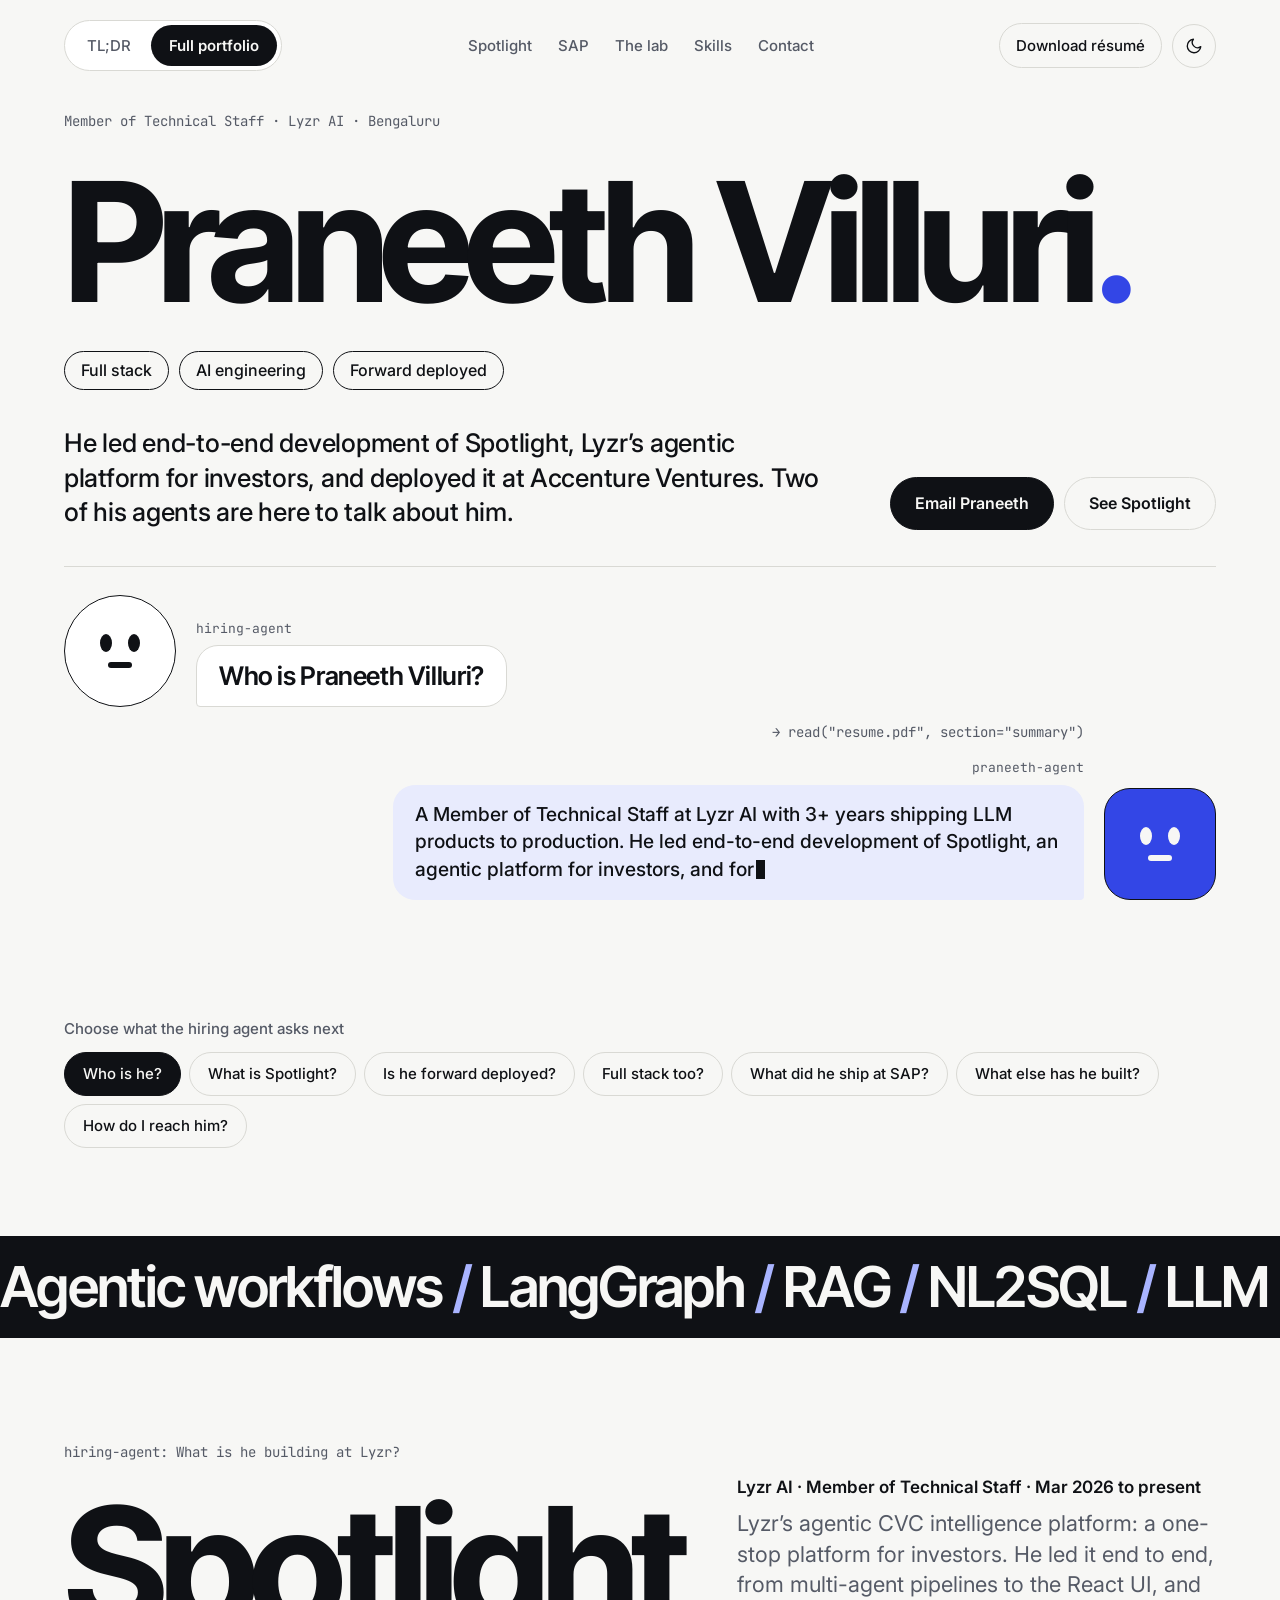
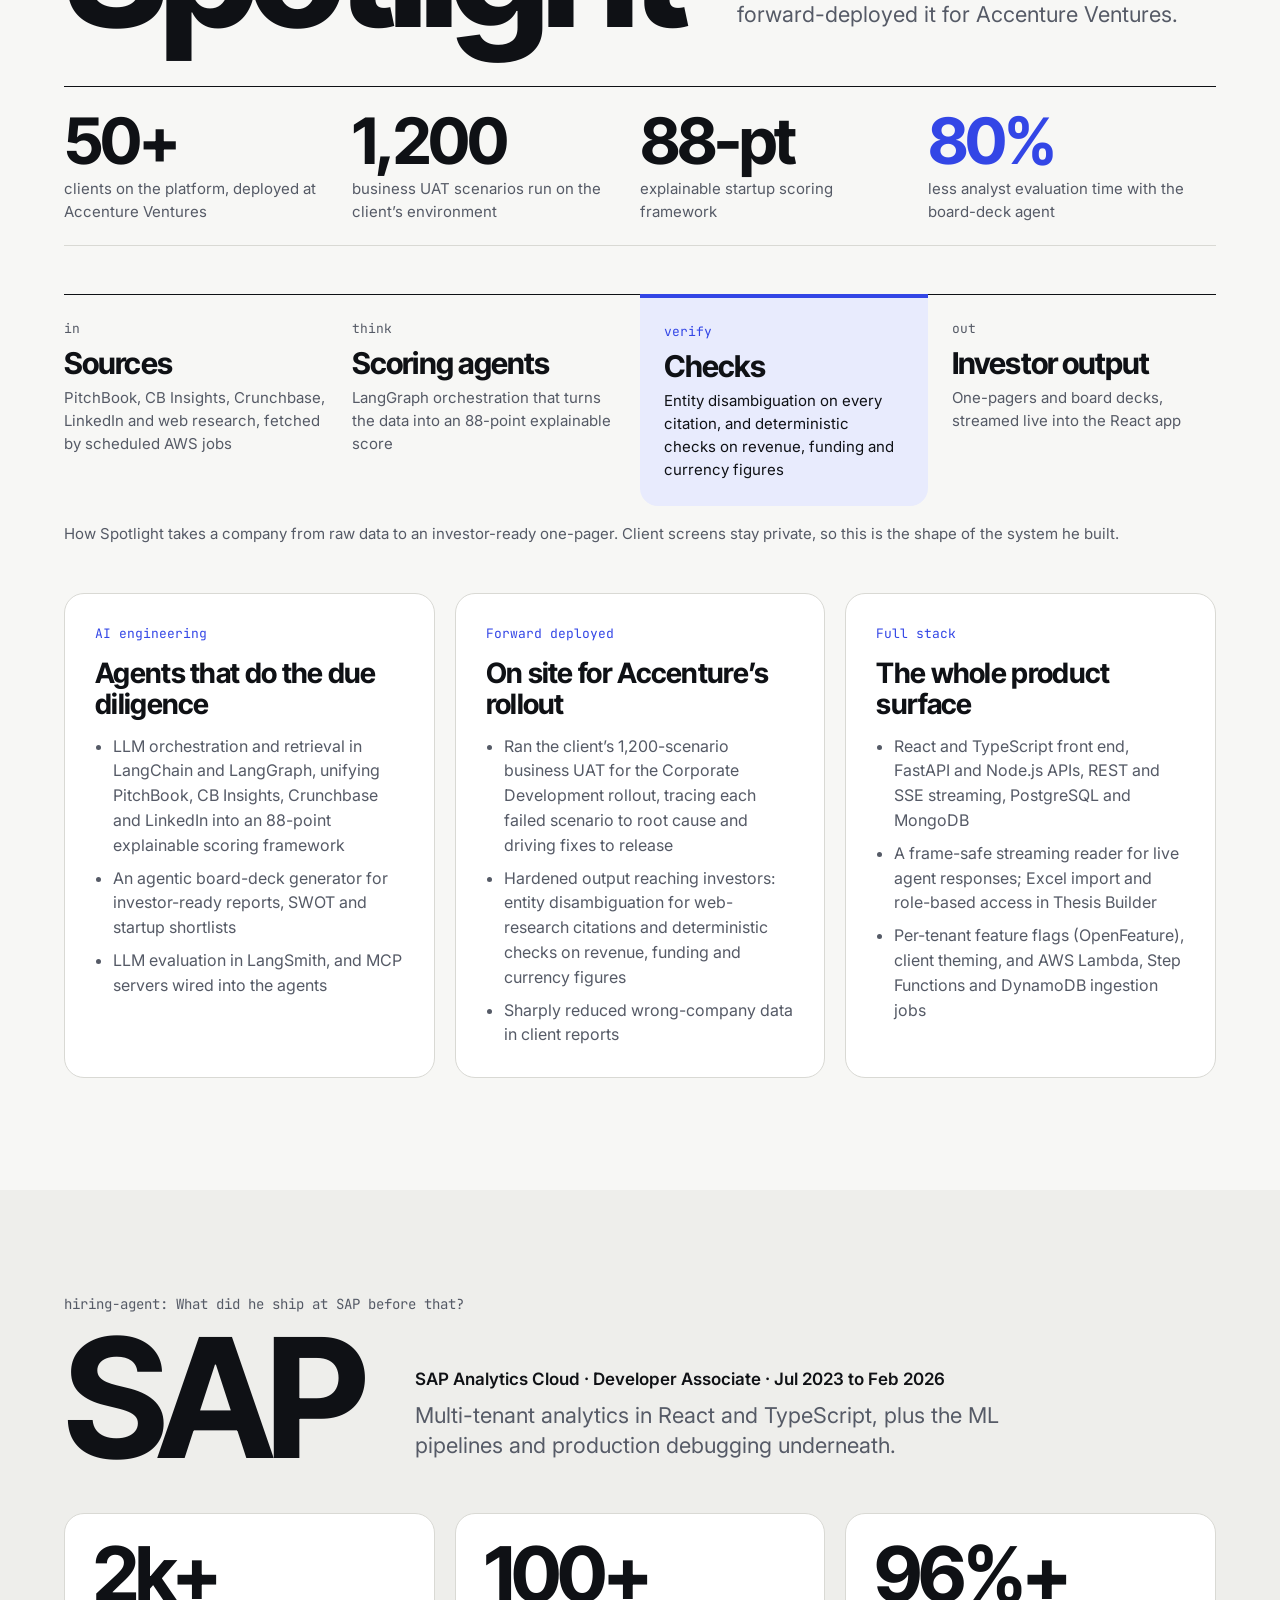
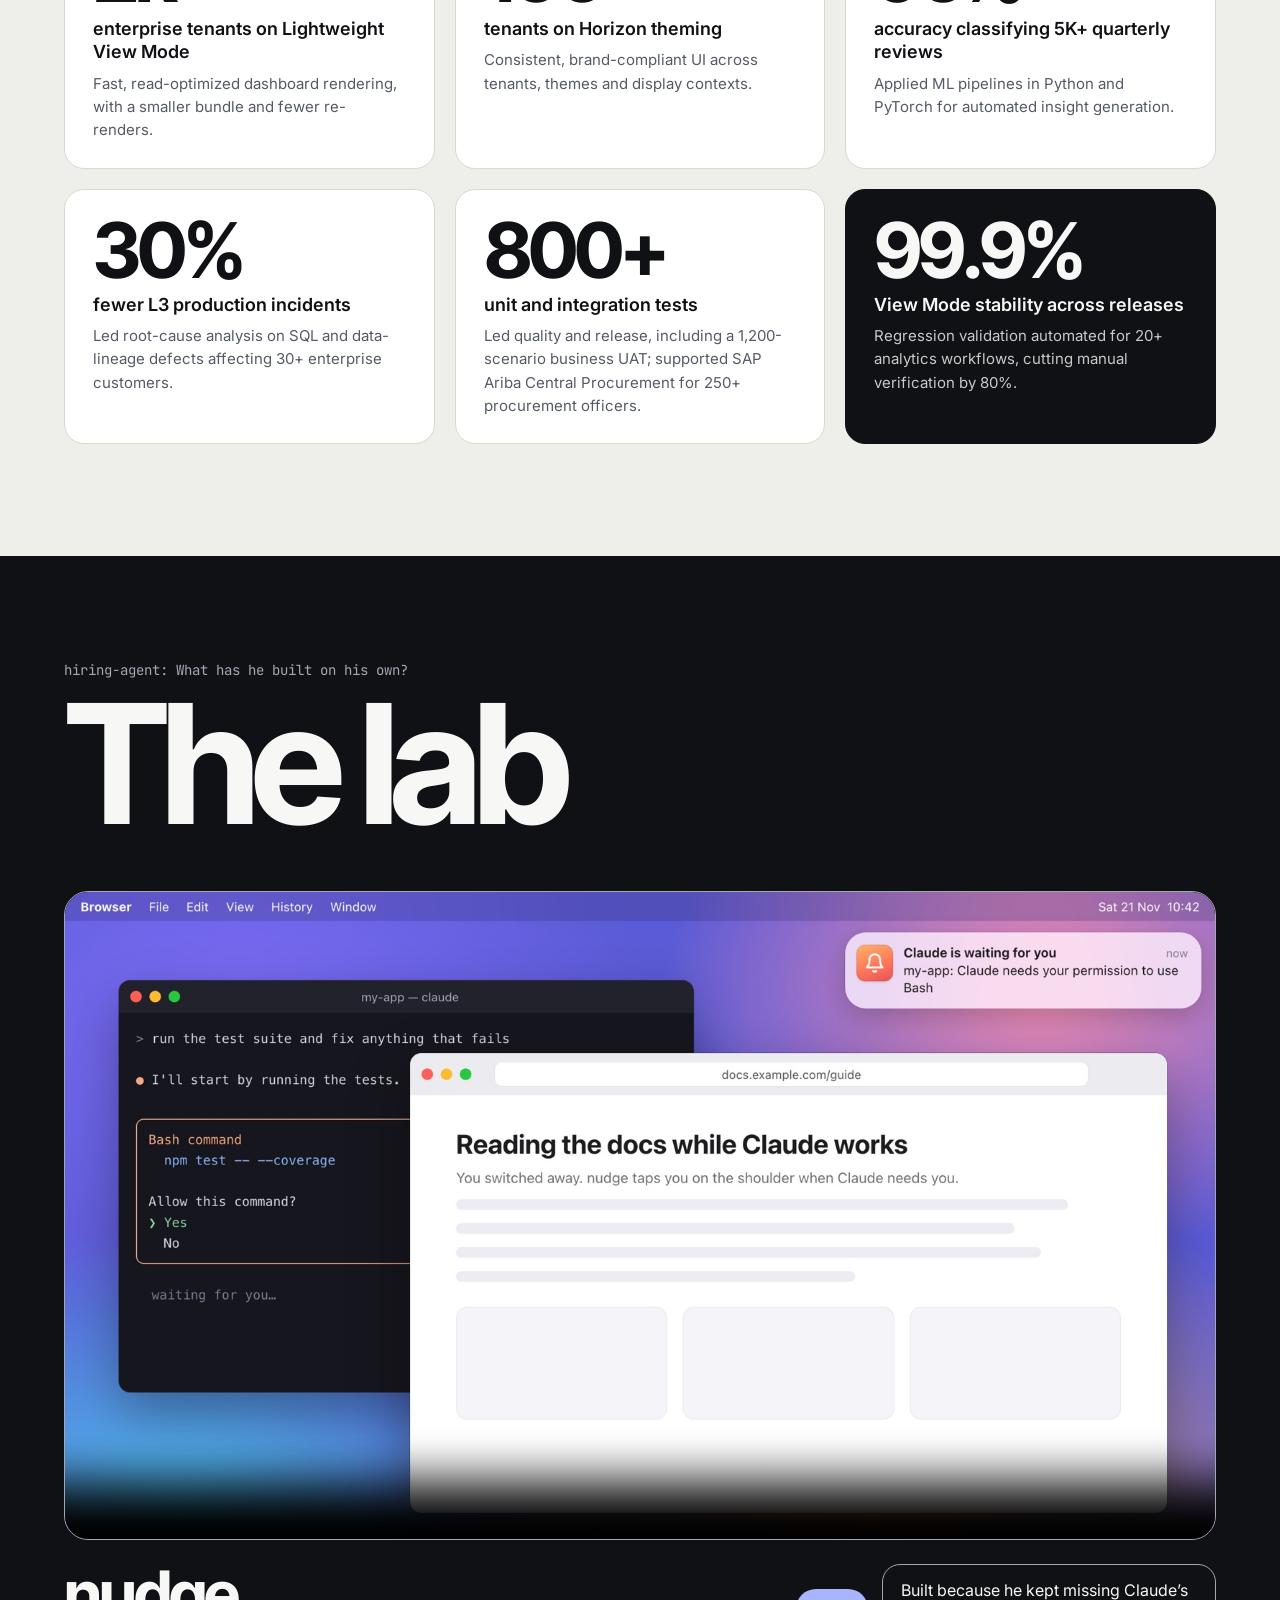
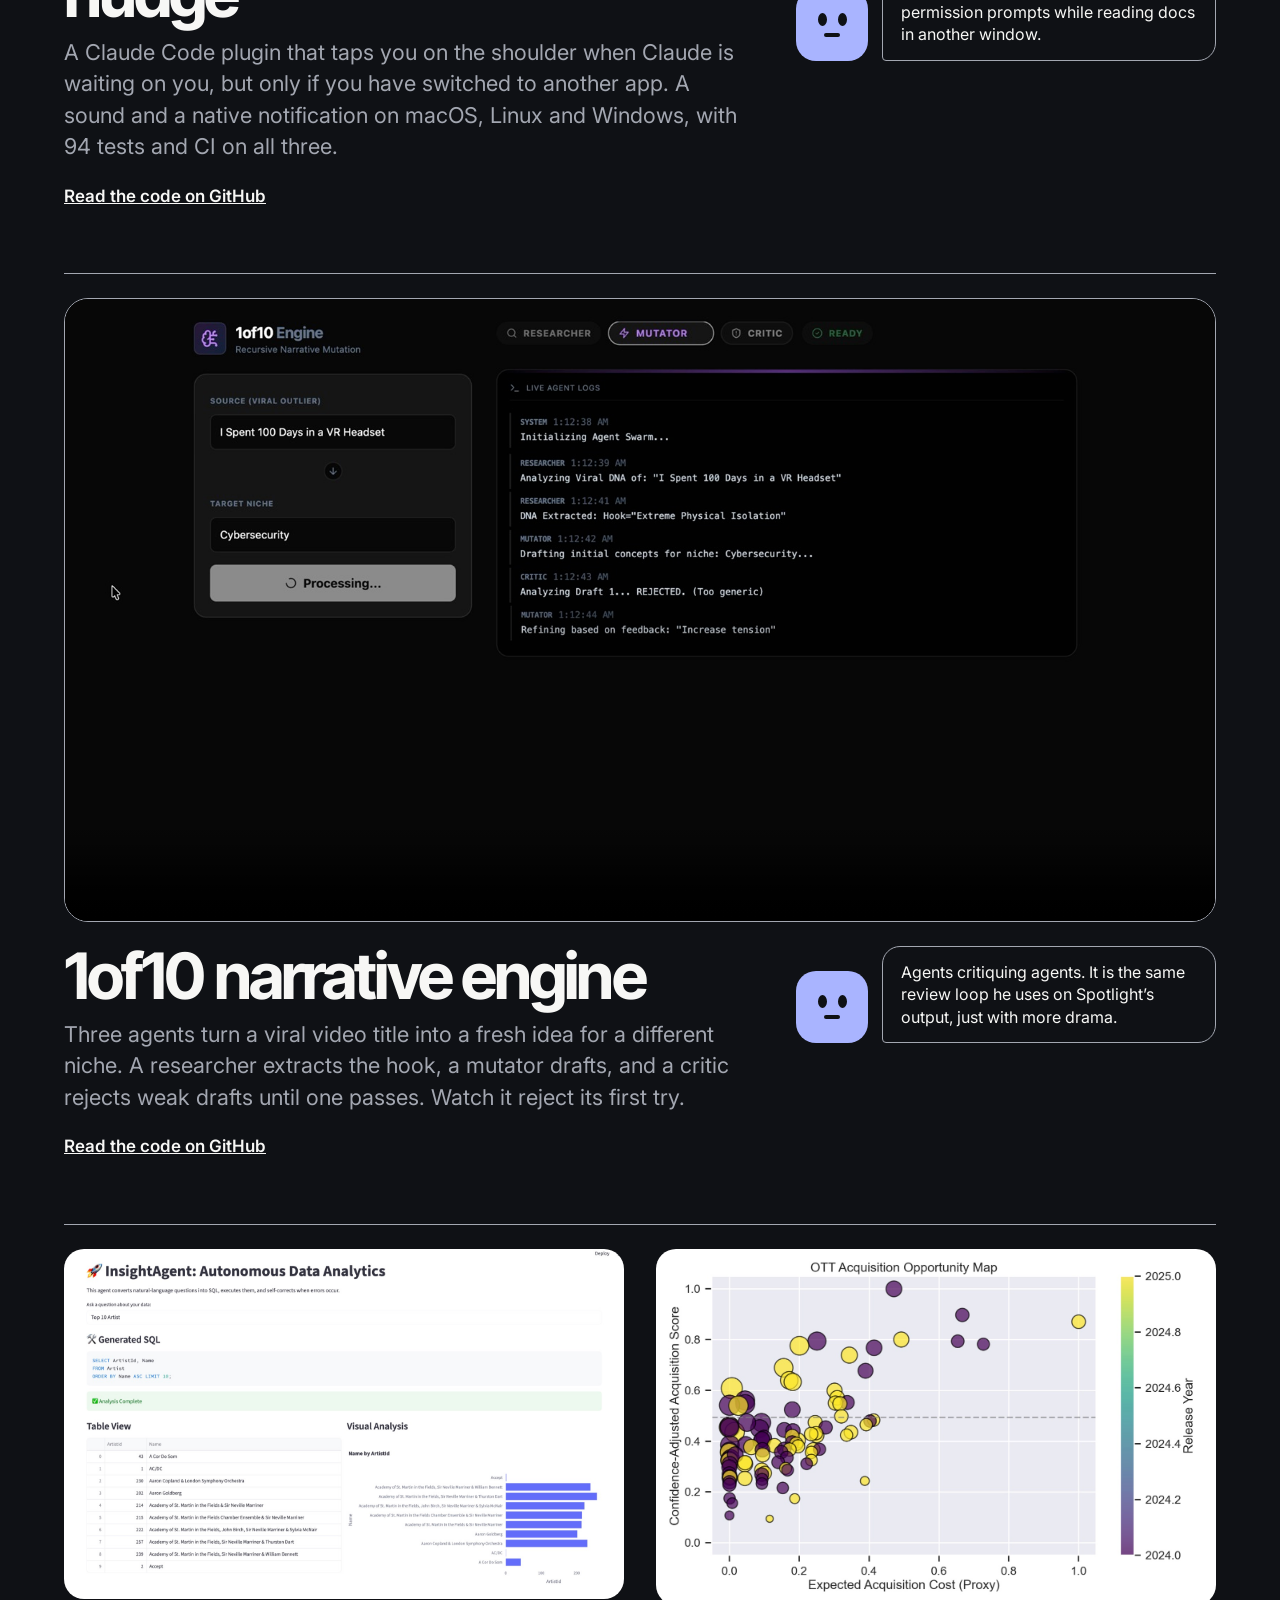
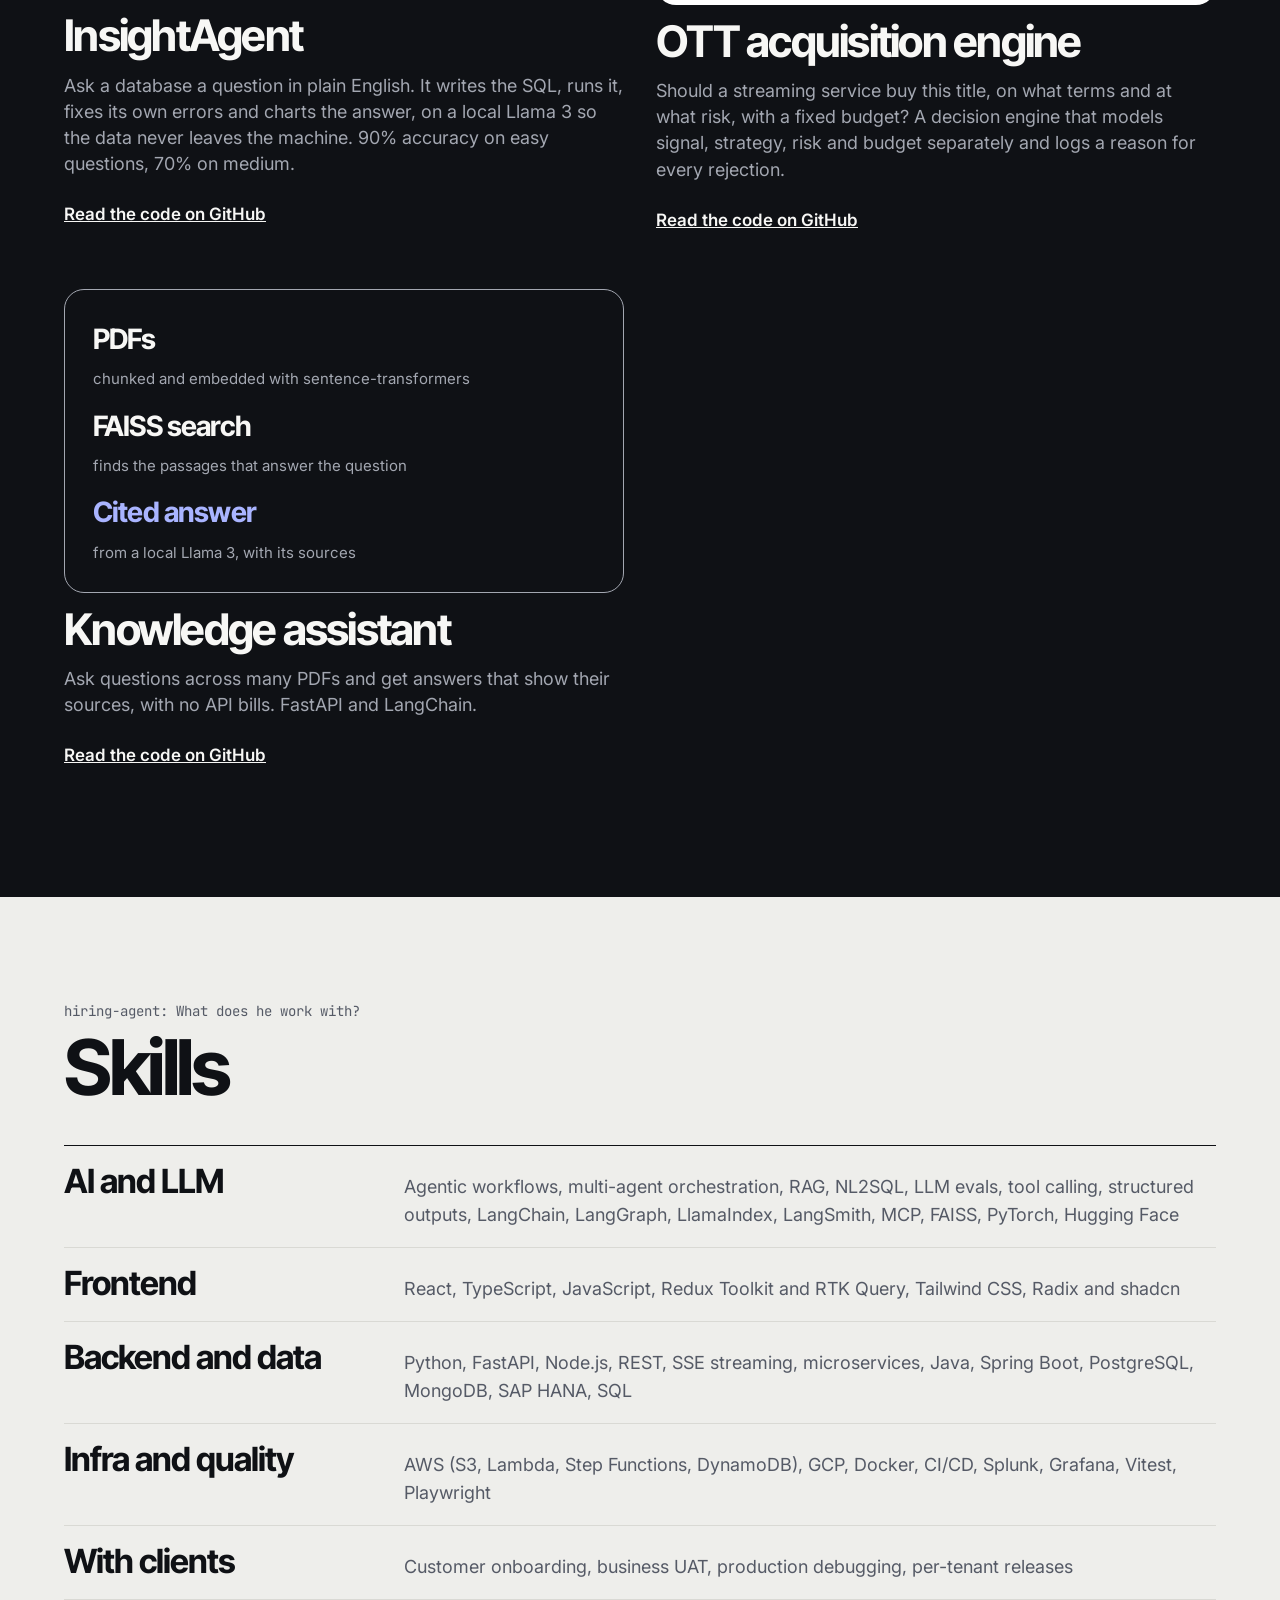
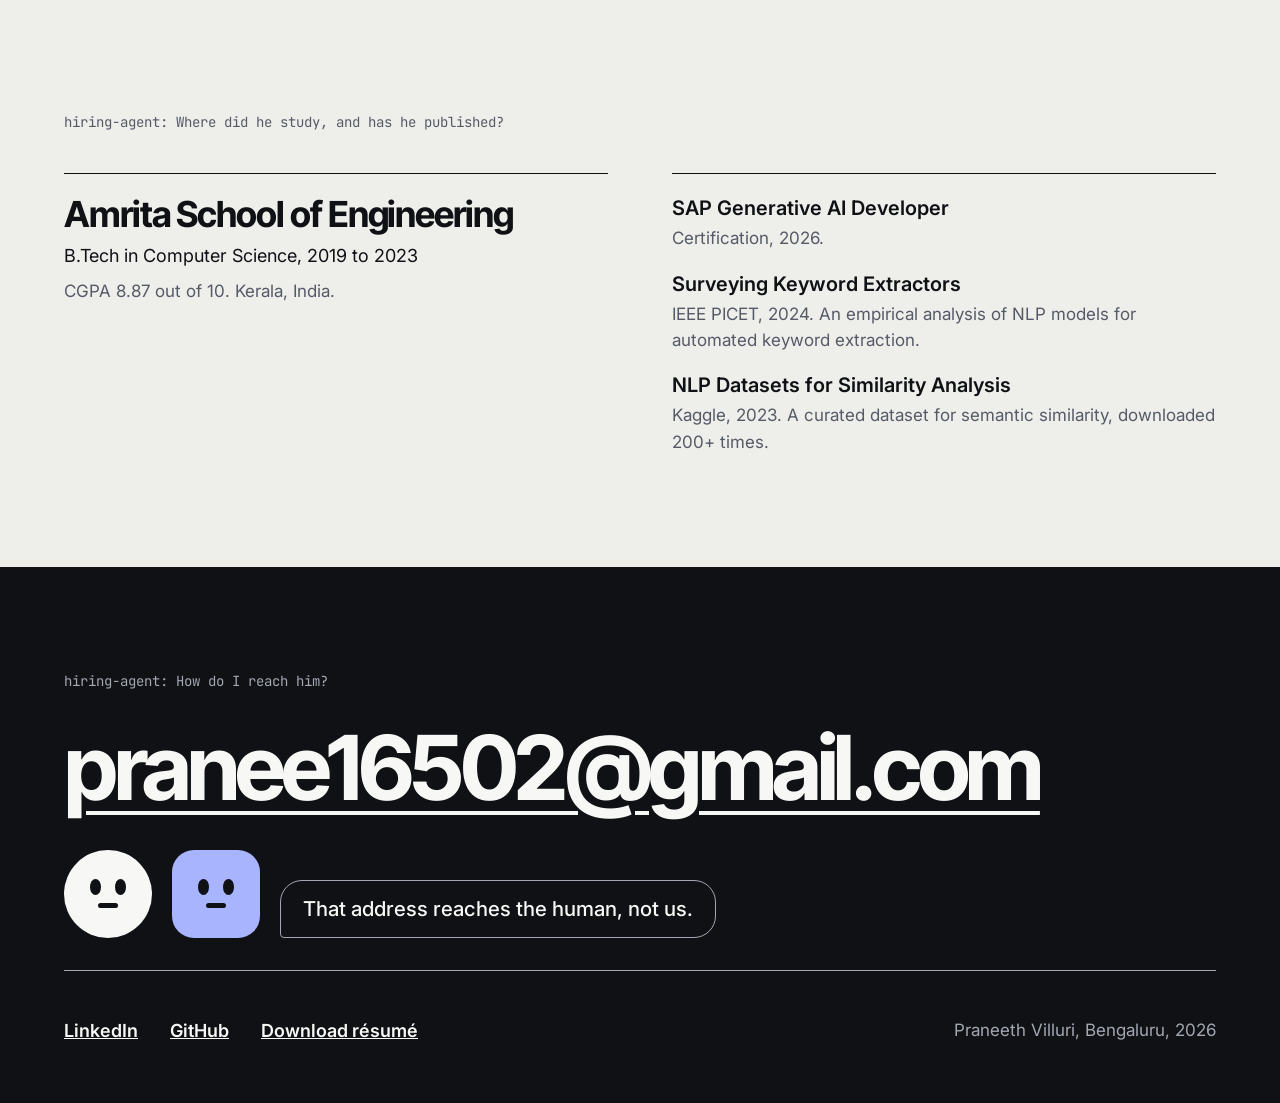
==== commit 2a23d664: "Play the nudge demo video in the lab" ====
--- a/index.html
+++ b/index.html
@@ -301,8 +301,8 @@
 </div>
 
 <article style="display: flex; flex-direction: column; gap: 24px">
-<div style="box-sizing: border-box; border: 1px solid var(--band-muted); border-radius: 24px; overflow: hidden; background: #FFFFFF">
-<img src="assets/nudge.jpg" alt="A notification reading Claude is waiting for you appears in the corner while a browser is in front of the terminal" style="display: block; width: 100%; height: auto">
+<div style="box-sizing: border-box; border: 1px solid var(--band-muted); border-radius: 24px; overflow: hidden; background: #000000">
+<video controls playsinline preload="none" poster="assets/nudge.jpg" src="assets/nudge-demo.mp4" aria-label="Demo of nudge: Claude asks for permission while you read docs in another app, a notification appears with a chime, and clicking it brings Claude back" style="display: block; width: 100%; height: auto"></video>
 </div>
 <div style="display: flex; flex-wrap: wrap; align-items: flex-start; justify-content: space-between; gap: 24px 56px">
 <div style="flex: 1 1 420px; min-width: 0; display: flex; flex-direction: column; gap: 12px">
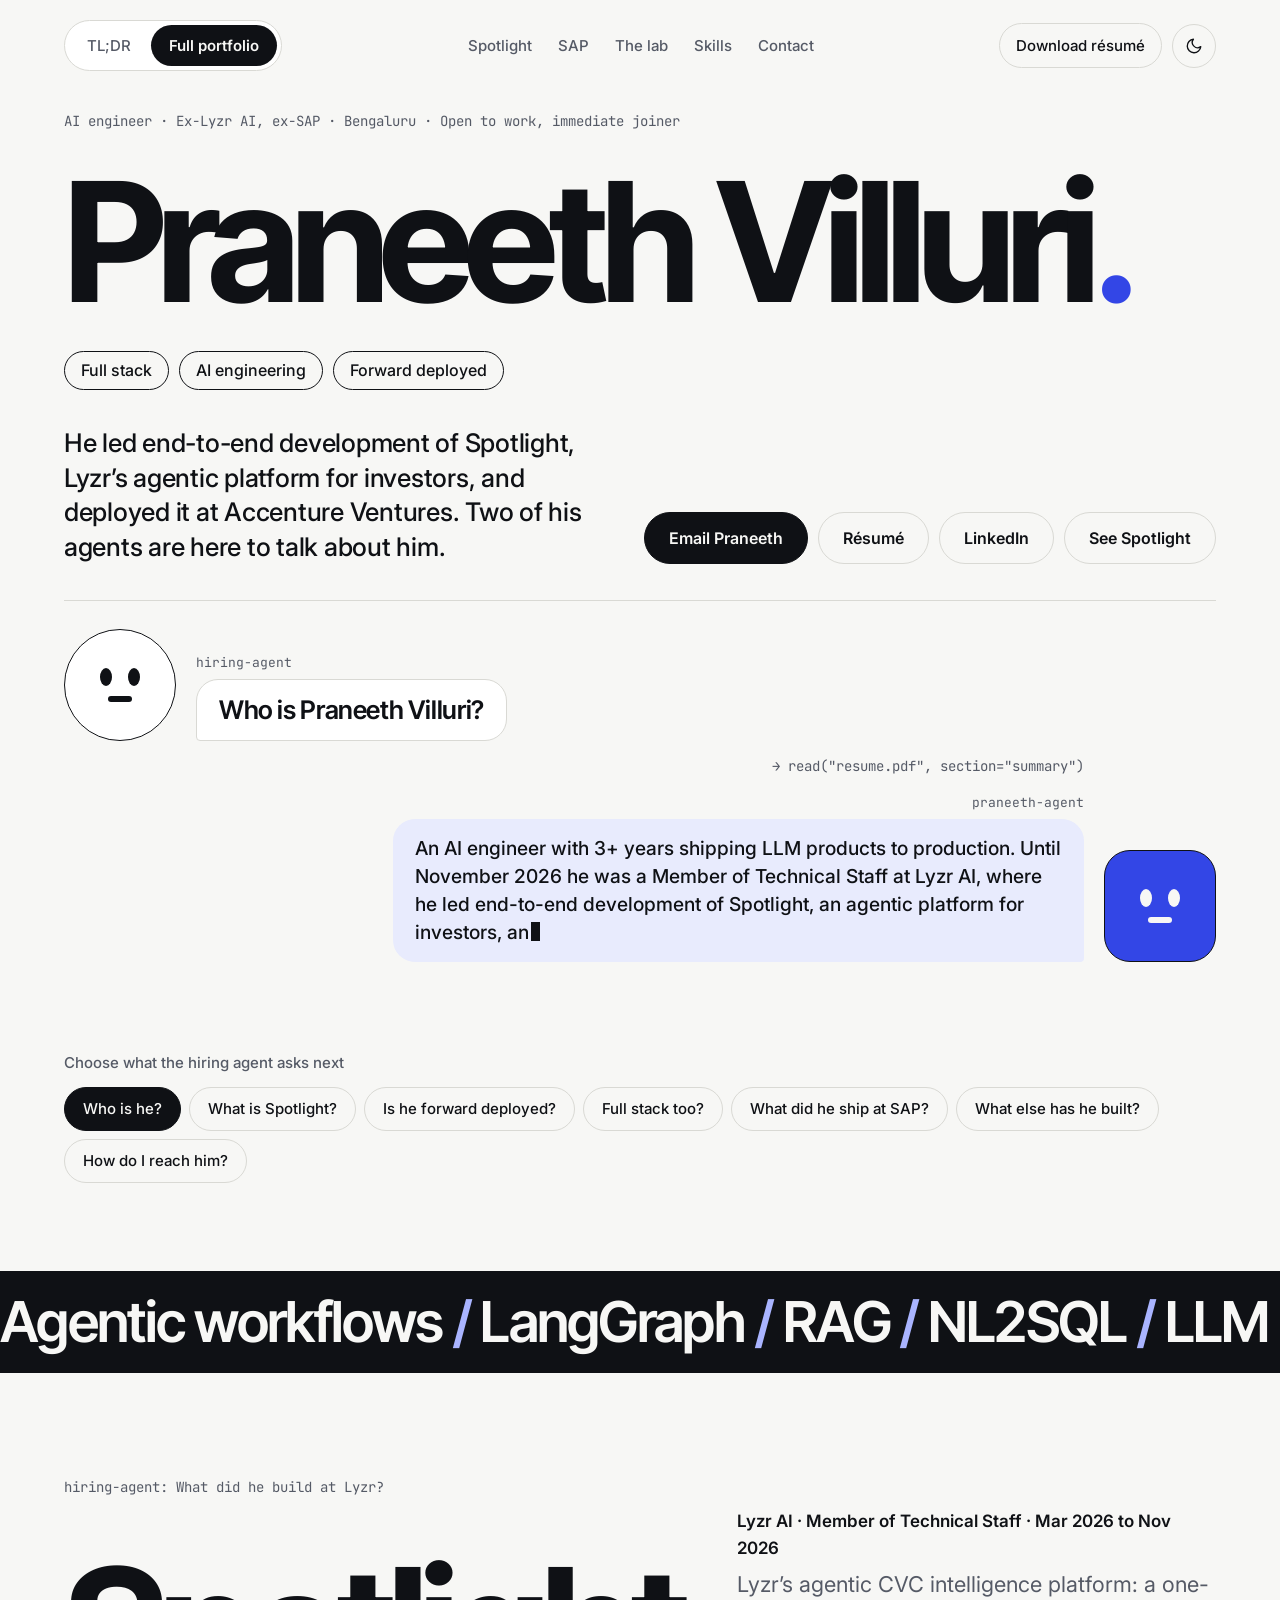
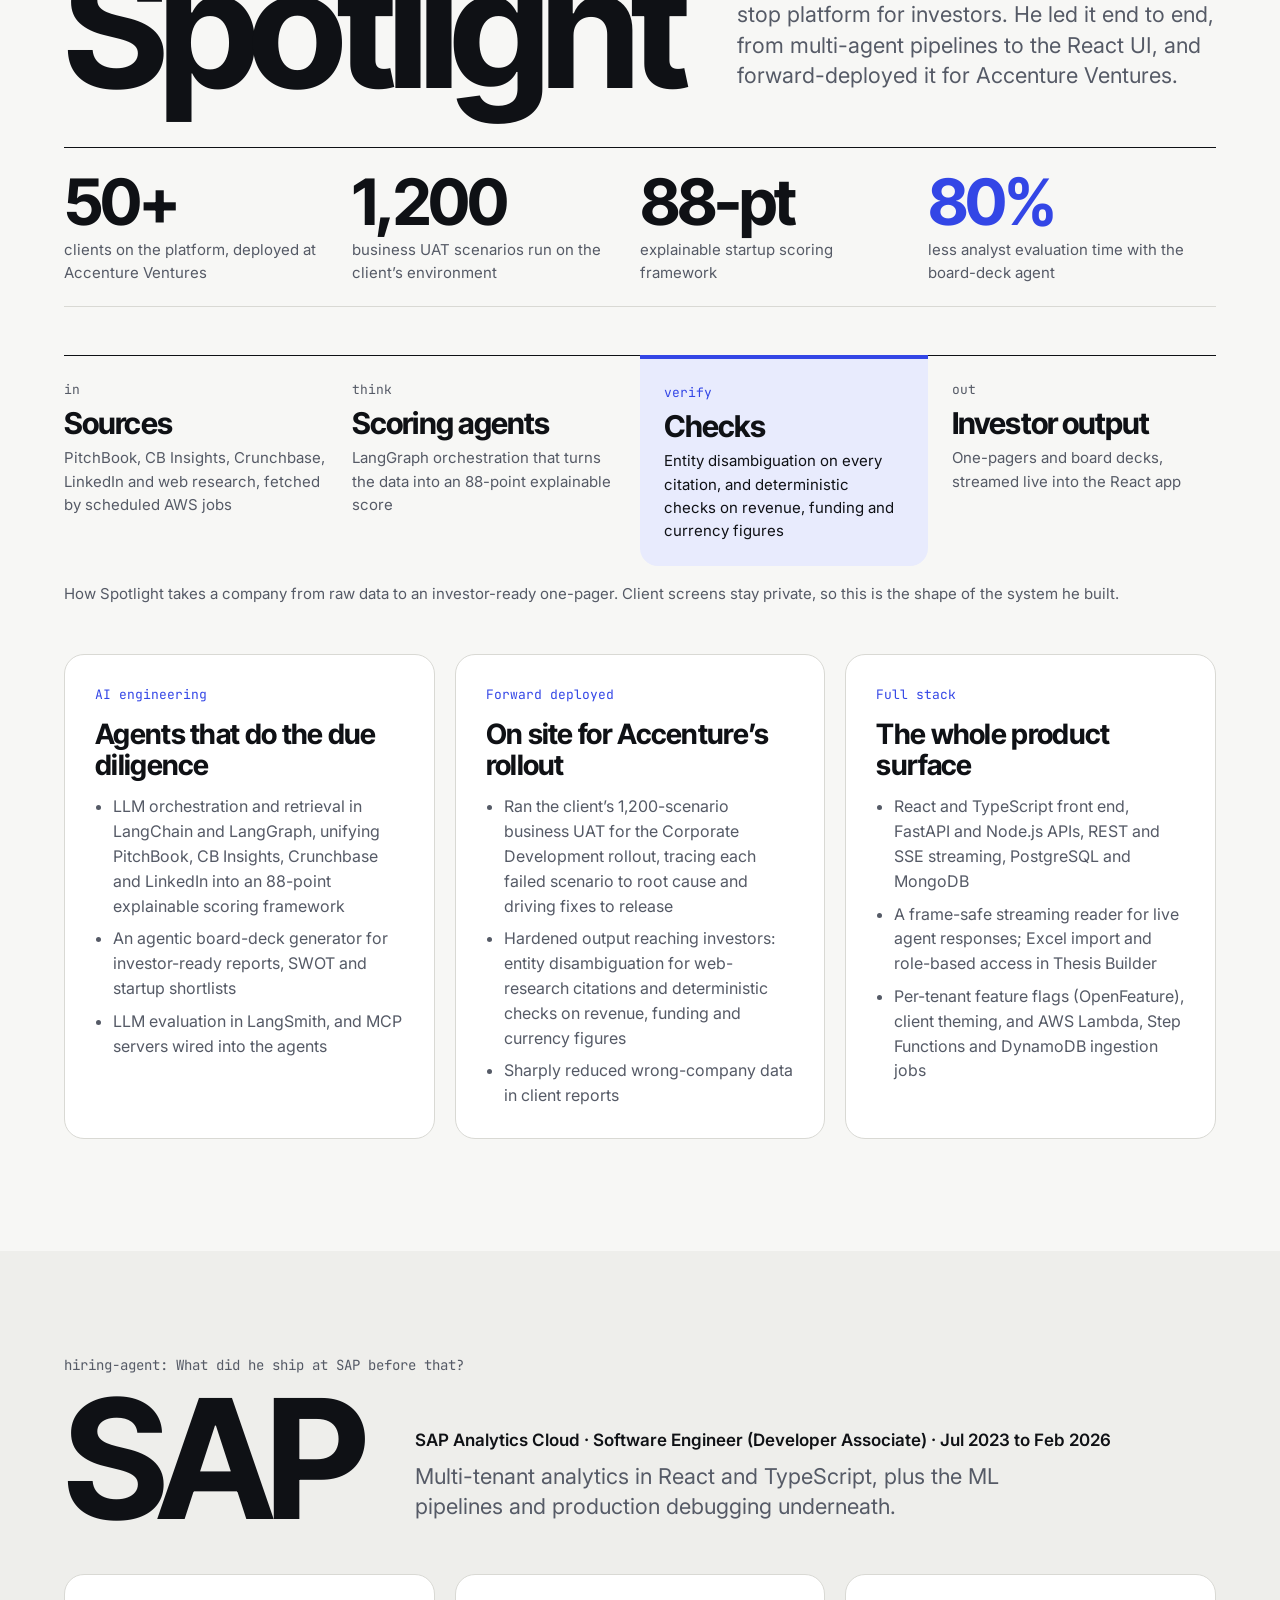
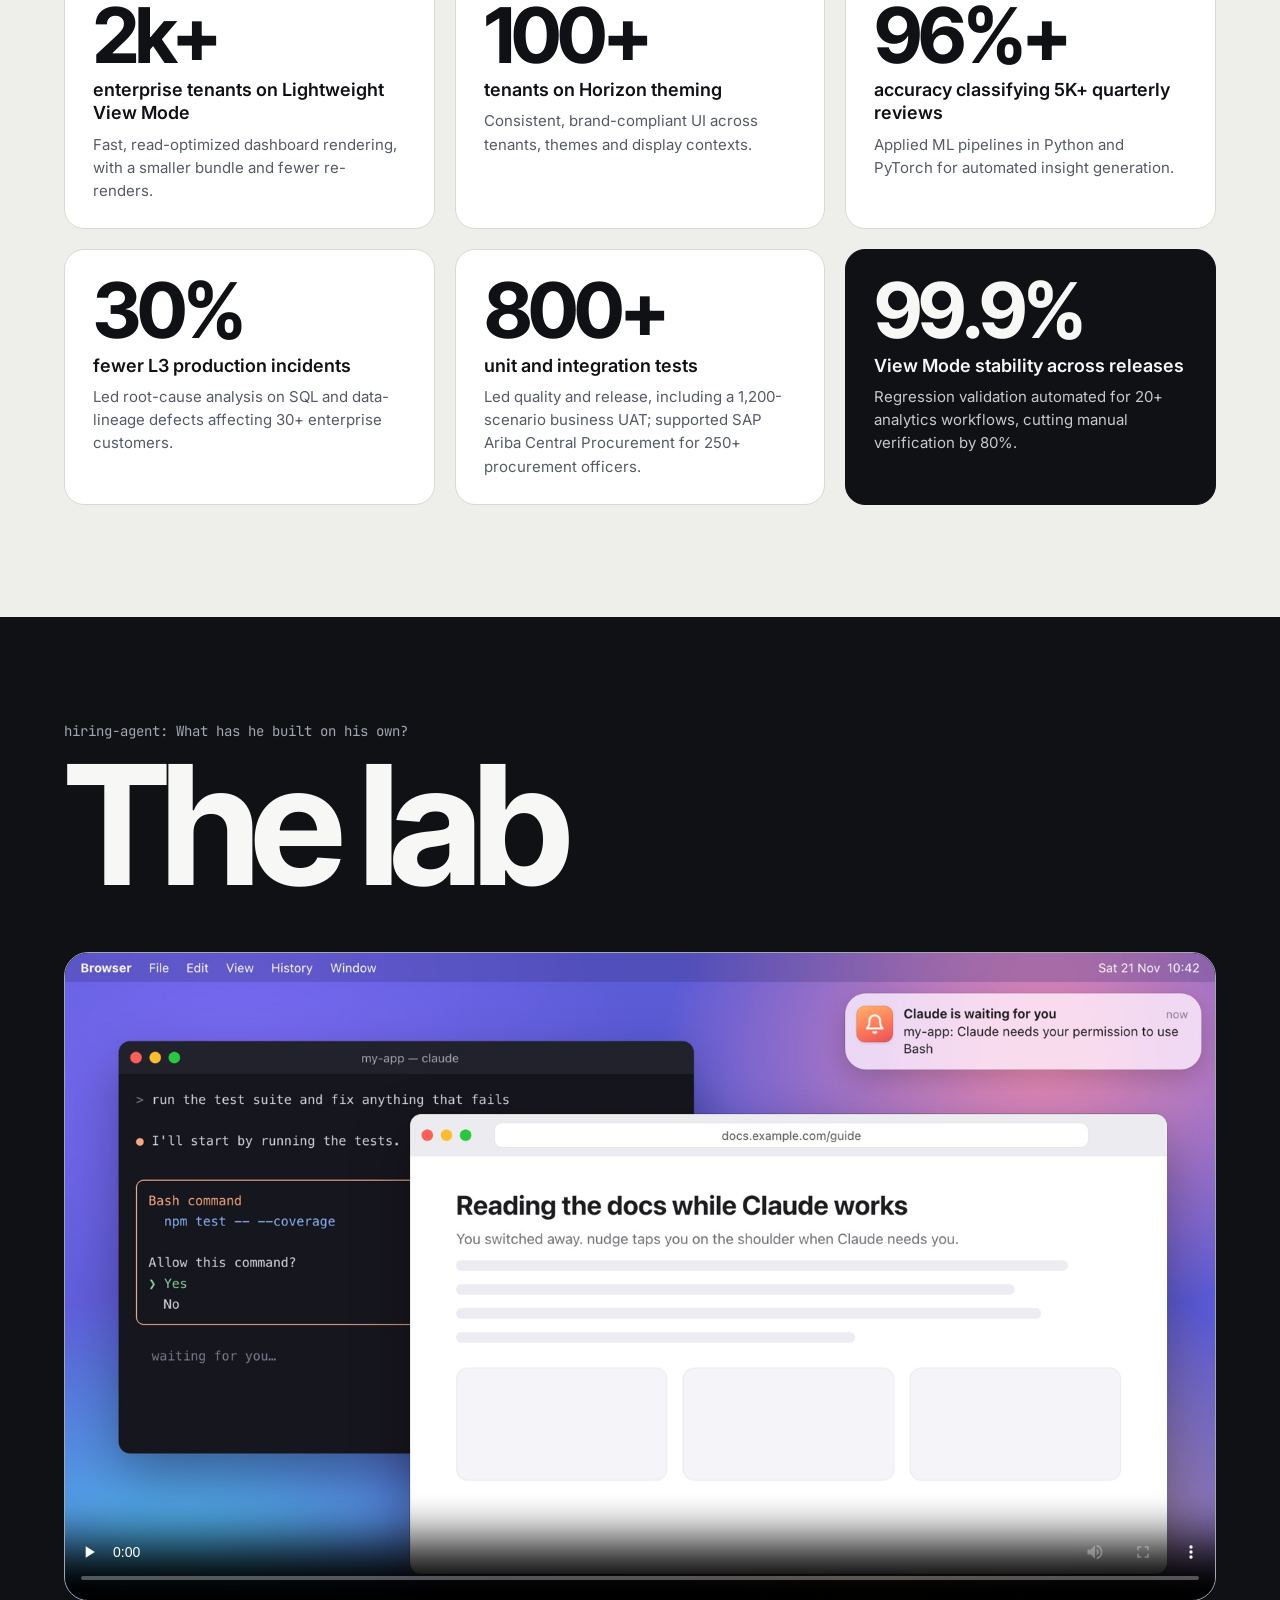
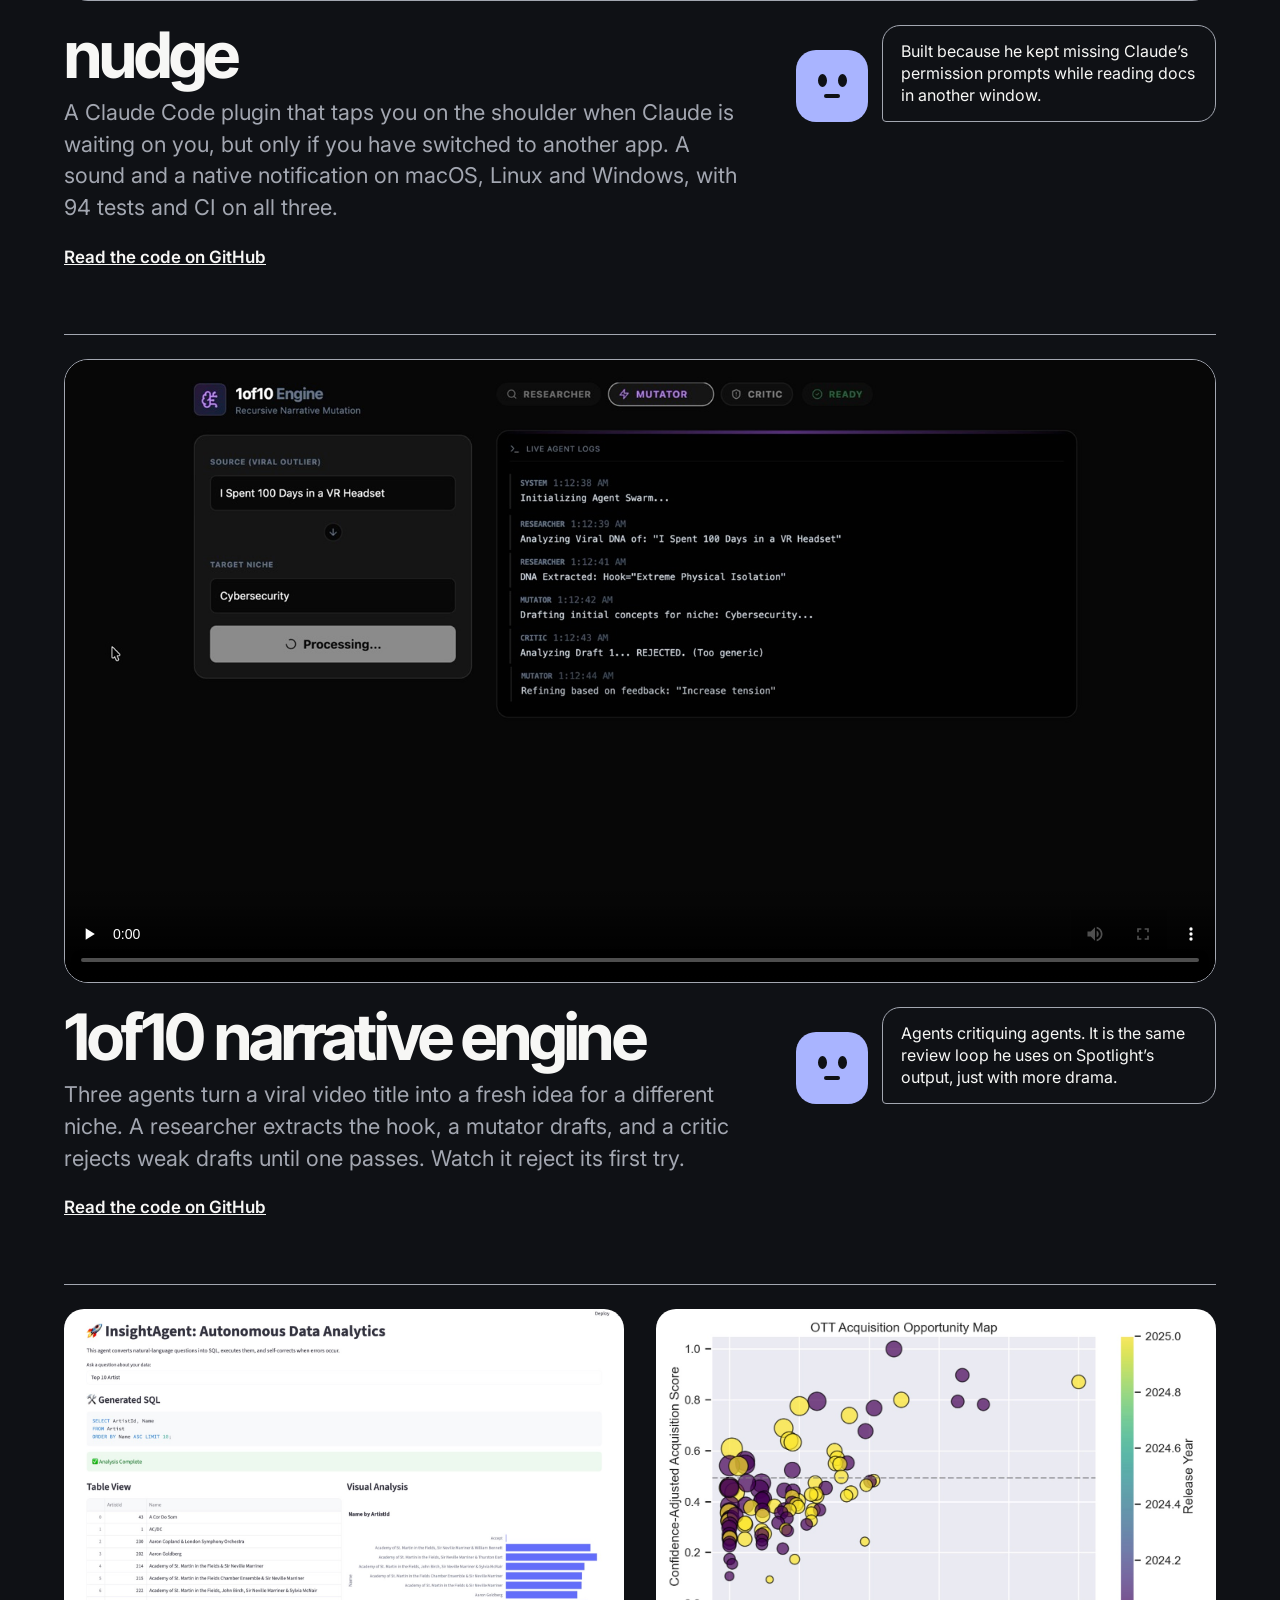
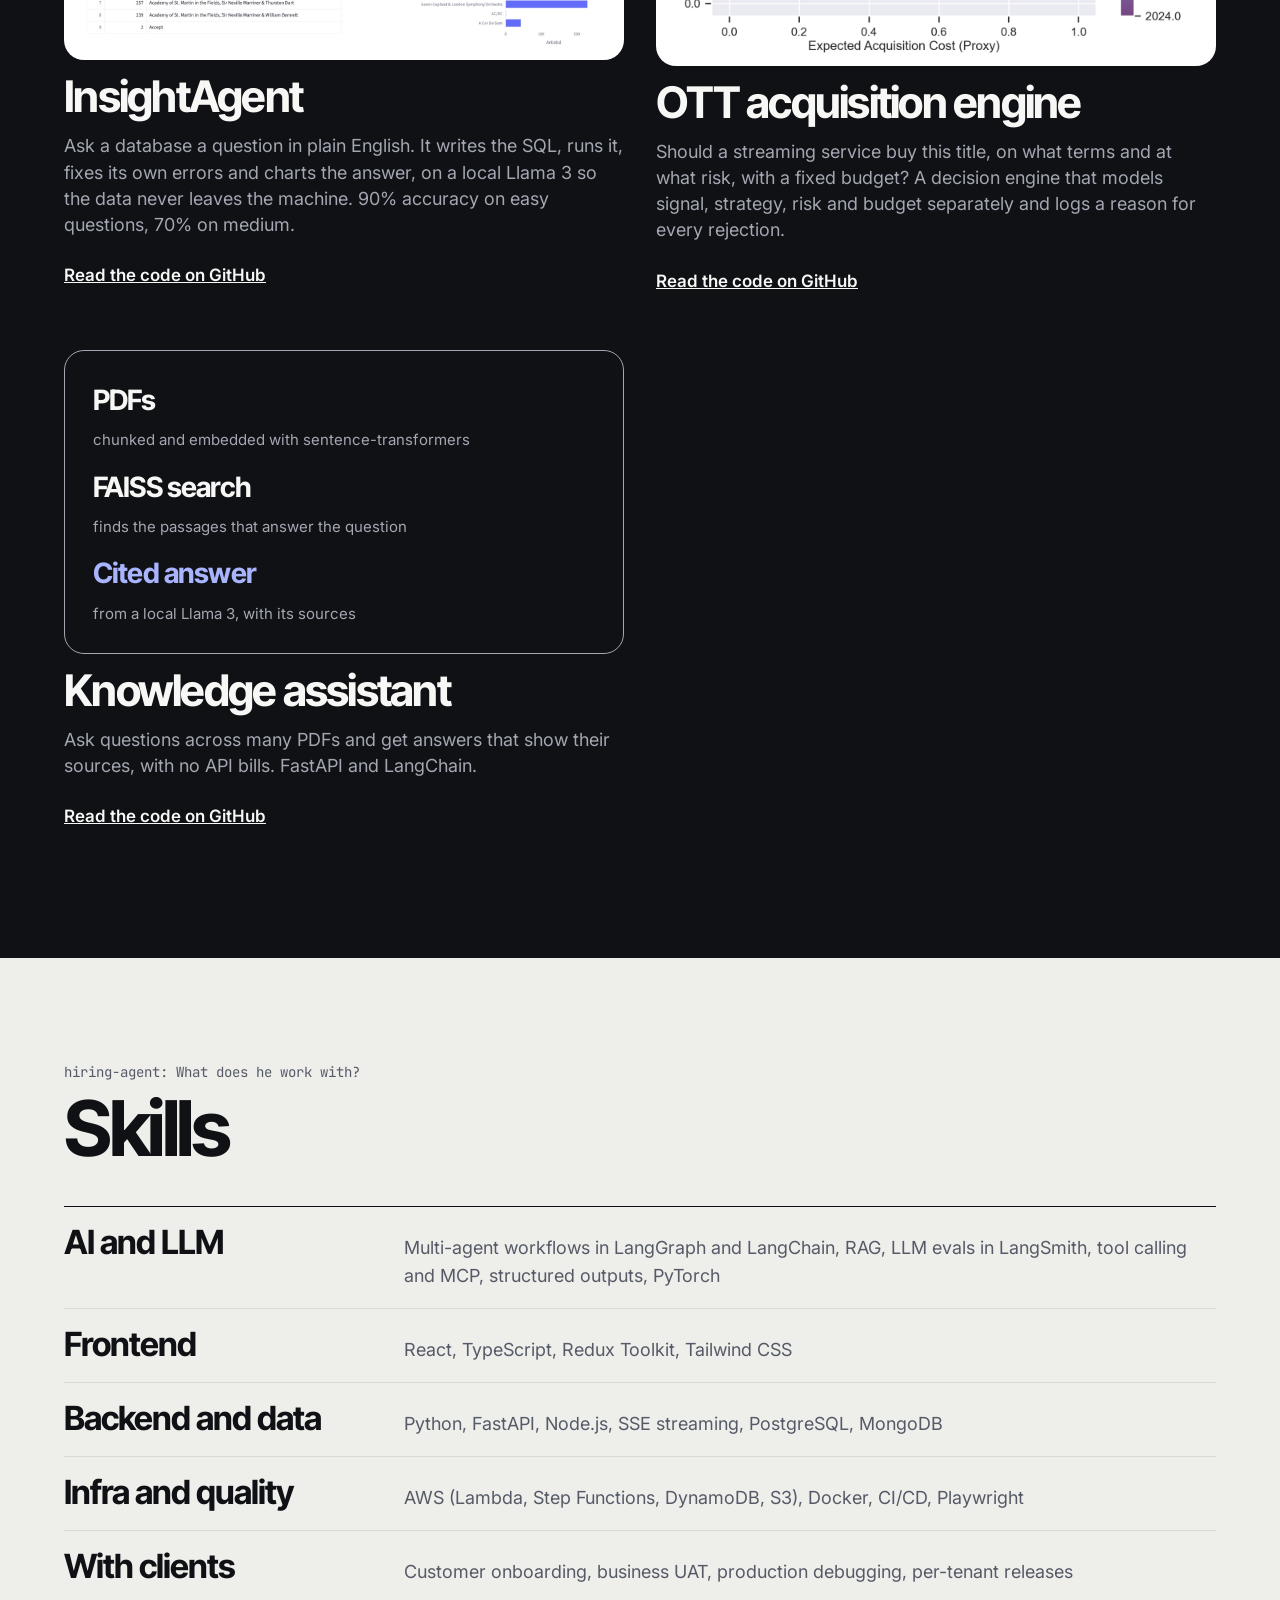
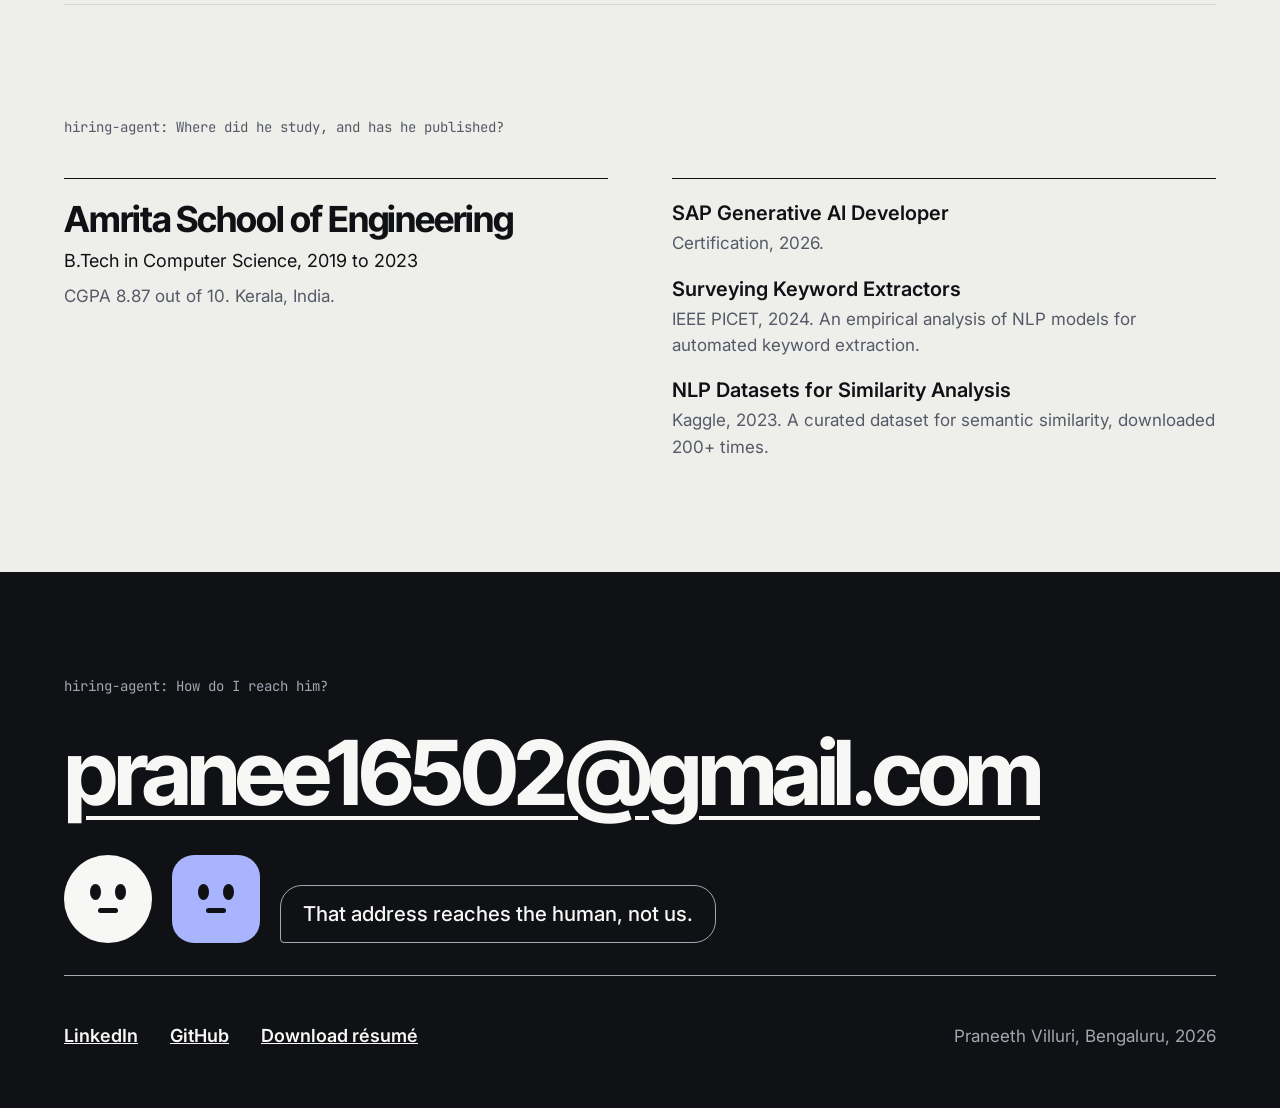
==== commit d6271f67: "Update portfolio for job search: Lyzr dates, SAP title, focused skills, hero links - Lyzr: Mar 2026 " ====
--- a/index.html
+++ b/index.html
@@ -4,10 +4,10 @@
 <meta charset="utf-8">
 <meta name="viewport" content="width=device-width, initial-scale=1">
 <title>Praneeth Villuri — AI engineer, forward deployed, full stack</title>
-<meta name="description" content="Member of Technical Staff at Lyzr AI. Led Spotlight, an agentic platform for investors deployed at Accenture Ventures. Open to AI engineering, forward deployed and full stack roles.">
+<meta name="description" content="AI engineer, forward deployed and full stack. Led Spotlight at Lyzr AI (Mar to Nov 2026), deployed at Accenture Ventures. Ex-SAP. Open to work and can join immediately.">
 <link rel="canonical" href="https://praneeth16502.github.io/">
 <meta property="og:title" content="Praneeth Villuri">
-<meta property="og:description" content="AI engineering, forward deployed, full stack. Led Spotlight at Lyzr AI, deployed at Accenture Ventures.">
+<meta property="og:description" content="AI engineering, forward deployed, full stack. Led Spotlight at Lyzr AI, deployed at Accenture Ventures. Ex-SAP. Immediate joiner.">
 <meta property="og:type" content="website">
 <meta property="og:url" content="https://praneeth16502.github.io/">
 <meta name="color-scheme" content="light dark">
@@ -89,7 +89,7 @@
 <section style="background: var(--bg)">
 <div style="width: 100%; max-width: 1280px; margin: 0 auto; box-sizing: border-box; padding: 40px clamp(20px, 5vw, 64px) 88px; display: flex; flex-direction: column; gap: 36px">
 
-<p style="margin: 0; font-family: 'JetBrains Mono', Menlo, monospace; font-size: 14px; color: var(--muted)">Member of Technical Staff · Lyzr AI · Bengaluru</p>
+<p style="margin: 0; font-family: 'JetBrains Mono', Menlo, monospace; font-size: 14px; color: var(--muted)">AI engineer · Ex-Lyzr AI, ex-SAP · Bengaluru · Open to work, immediate joiner</p>
 <h1 style="margin: 0; font-family: 'Inter Tight', Inter, sans-serif; font-size: clamp(64px, 13vw, 200px); line-height: 0.88; font-weight: 700; letter-spacing: -0.055em">Praneeth Villuri<span style="color: var(--accent)">.</span></h1>
 
 <div style="display: flex; flex-wrap: wrap; gap: 10px">
@@ -102,6 +102,8 @@
 <p style="margin: 0; flex: 1 1 420px; max-width: 30em; font-size: clamp(20px, 2vw, 26px); line-height: 1.35; font-weight: 500; letter-spacing: -0.01em">He led end-to-end development of Spotlight, Lyzr’s agentic platform for investors, and deployed it at Accenture Ventures. Two of his agents are here to talk about him.</p>
 <div style="display: flex; flex-wrap: wrap; gap: 10px">
 <a class="btn-solid" href="mailto:pranee16502@gmail.com" style="font-size: 16px; font-weight: 600; padding: 13px 24px; border-radius: 999px">Email Praneeth</a>
+<a class="btn-line" href="https://praneeth16502.github.io/resume.pdf" style="font-size: 16px; font-weight: 600; padding: 13px 24px; border-radius: 999px">Résumé</a>
+<a class="btn-line" href="https://linkedin.com/in/praneeth-villuri" style="font-size: 16px; font-weight: 600; padding: 13px 24px; border-radius: 999px">LinkedIn</a>
 <a class="btn-line" href="#experience" style="font-size: 16px; font-weight: 600; padding: 13px 24px; border-radius: 999px">See Spotlight</a>
 </div>
 </div>
@@ -128,7 +130,7 @@
 <div id="answer-wrap" style="align-self: flex-end; max-width: 100%; display: flex; align-items: flex-end; gap: clamp(12px, 2vw, 20px)">
 <div style="min-width: 0; display: flex; flex-direction: column; align-items: flex-end; gap: 6px">
 <span style="font-family: 'JetBrains Mono', Menlo, monospace; font-size: 13px; color: var(--muted)">praneeth-agent</span>
-<p style="margin: 0; max-width: 36em; box-sizing: border-box; background: var(--accent-soft); color: var(--ink); padding: 16px 22px; border-radius: 22px 22px 4px 22px; font-size: clamp(17px, 1.5vw, 20px); font-weight: 500; line-height: 1.45"><span id="a-text">A Member of Technical Staff at Lyzr AI with 3+ years shipping LLM products to production. He led end-to-end development of Spotlight, an agentic platform for investors, and forward-deployed it at Accenture Ventures. Before that, SAP Analytics Cloud.</span><span id="a-caret" class="caret" aria-hidden="true" hidden></span></p>
+<p style="margin: 0; max-width: 36em; box-sizing: border-box; background: var(--accent-soft); color: var(--ink); padding: 16px 22px; border-radius: 22px 22px 4px 22px; font-size: clamp(17px, 1.5vw, 20px); font-weight: 500; line-height: 1.45"><span id="a-text">An AI engineer with 3+ years shipping LLM products to production. Until November 2026 he was a Member of Technical Staff at Lyzr AI, where he led end-to-end development of Spotlight, an agentic platform for investors, and forward-deployed it at Accenture Ventures. Before that, SAP Analytics Cloud. He is open to work and can join immediately.</span><span id="a-caret" class="caret" aria-hidden="true" hidden></span></p>
 </div>
 <div aria-hidden="true" style="flex: none; width: clamp(72px, 9vw, 112px); height: clamp(72px, 9vw, 112px); box-sizing: border-box; border-radius: 26px; background: var(--accent); border: 1.5px solid var(--ink); display: flex; flex-direction: column; align-items: center; justify-content: center; gap: 10px">
 <div style="display: flex; gap: 16px; transform: translate(calc(var(--lx, 0) * 7px), calc(var(--ly, 0) * 5px))"><span class="lid-late" style="display: block; width: 12px; height: 18px; border-radius: 50%; background: var(--bg)"></span><span class="lid-late" style="display: block; width: 12px; height: 18px; border-radius: 50%; background: var(--bg)"></span></div>
@@ -170,11 +172,11 @@
 <section id="experience" style="background: var(--bg)">
 <div style="width: 100%; max-width: 1280px; margin: 0 auto; box-sizing: border-box; padding: 104px clamp(20px, 5vw, 64px) 112px; display: flex; flex-direction: column; gap: 48px">
 <div style="display: flex; flex-direction: column; gap: 10px">
-<code style="font-family: 'JetBrains Mono', Menlo, monospace; font-size: 14px; color: var(--muted)">hiring-agent: What is he building at Lyzr?</code>
+<code style="font-family: 'JetBrains Mono', Menlo, monospace; font-size: 14px; color: var(--muted)">hiring-agent: What did he build at Lyzr?</code>
 <div style="display: flex; flex-wrap: wrap; align-items: flex-end; gap: 16px 56px">
 <h2 style="margin: 0; font-family: 'Inter Tight', Inter, sans-serif; font-size: clamp(72px, 13vw, 196px); line-height: 0.86; font-weight: 700; letter-spacing: -0.055em">Spotlight</h2>
 <div style="flex: 1 1 380px; min-width: 0; display: flex; flex-direction: column; gap: 8px; padding-bottom: 8px">
-<p style="margin: 0; font-size: 17px; font-weight: 600">Lyzr AI · Member of Technical Staff · Mar 2026 to present</p>
+<p style="margin: 0; font-size: 17px; font-weight: 600">Lyzr AI · Member of Technical Staff · Mar 2026 to Nov 2026</p>
 <p style="margin: 0; max-width: 30em; font-size: clamp(19px, 1.7vw, 23px); line-height: 1.4; color: var(--muted)">Lyzr’s agentic CVC intelligence platform: a one-stop platform for investors. He led it end to end, from multi-agent pipelines to the React UI, and forward-deployed it for Accenture Ventures.</p>
 </div>
 </div>
@@ -252,7 +254,7 @@
 <div style="display: flex; flex-wrap: wrap; align-items: flex-end; gap: 16px 56px">
 <h2 style="margin: 0; font-family: 'Inter Tight', Inter, sans-serif; font-size: clamp(72px, 13vw, 196px); line-height: 0.86; font-weight: 700; letter-spacing: -0.055em">SAP</h2>
 <div style="flex: 1 1 380px; min-width: 0; display: flex; flex-direction: column; gap: 8px; padding-bottom: 8px">
-<p style="margin: 0; font-size: 17px; font-weight: 600">SAP Analytics Cloud · Developer Associate · Jul 2023 to Feb 2026</p>
+<p style="margin: 0; font-size: 17px; font-weight: 600">SAP Analytics Cloud · Software Engineer (Developer Associate) · Jul 2023 to Feb 2026</p>
 <p style="margin: 0; max-width: 30em; font-size: clamp(19px, 1.7vw, 23px); line-height: 1.4; color: var(--muted)">Multi-tenant analytics in React and TypeScript, plus the ML pipelines and production debugging underneath.</p>
 </div>
 </div>
@@ -383,19 +385,19 @@
 <div style="display: flex; flex-direction: column; border-top: 1.5px solid var(--ink)">
 <div style="display: flex; flex-wrap: wrap; align-items: baseline; gap: 4px 40px; padding: 18px 0; border-bottom: 1px solid var(--line)">
 <h3 style="margin: 0; flex: 0 1 300px; min-width: 0; font-family: 'Inter Tight', Inter, sans-serif; font-size: clamp(24px, 2.6vw, 34px); line-height: 1.05; font-weight: 700; letter-spacing: -0.03em">AI and LLM</h3>
-<p style="margin: 0; flex: 1 1 420px; min-width: 0; font-size: 18px; color: var(--muted)">Agentic workflows, multi-agent orchestration, RAG, NL2SQL, LLM evals, tool calling, structured outputs, LangChain, LangGraph, LlamaIndex, LangSmith, MCP, FAISS, PyTorch, Hugging Face</p>
+<p style="margin: 0; flex: 1 1 420px; min-width: 0; font-size: 18px; color: var(--muted)">Multi-agent workflows in LangGraph and LangChain, RAG, LLM evals in LangSmith, tool calling and MCP, structured outputs, PyTorch</p>
 </div>
 <div style="display: flex; flex-wrap: wrap; align-items: baseline; gap: 4px 40px; padding: 18px 0; border-bottom: 1px solid var(--line)">
 <h3 style="margin: 0; flex: 0 1 300px; min-width: 0; font-family: 'Inter Tight', Inter, sans-serif; font-size: clamp(24px, 2.6vw, 34px); line-height: 1.05; font-weight: 700; letter-spacing: -0.03em">Frontend</h3>
-<p style="margin: 0; flex: 1 1 420px; min-width: 0; font-size: 18px; color: var(--muted)">React, TypeScript, JavaScript, Redux Toolkit and RTK Query, Tailwind CSS, Radix and shadcn</p>
+<p style="margin: 0; flex: 1 1 420px; min-width: 0; font-size: 18px; color: var(--muted)">React, TypeScript, Redux Toolkit, Tailwind CSS</p>
 </div>
 <div style="display: flex; flex-wrap: wrap; align-items: baseline; gap: 4px 40px; padding: 18px 0; border-bottom: 1px solid var(--line)">
 <h3 style="margin: 0; flex: 0 1 300px; min-width: 0; font-family: 'Inter Tight', Inter, sans-serif; font-size: clamp(24px, 2.6vw, 34px); line-height: 1.05; font-weight: 700; letter-spacing: -0.03em">Backend and data</h3>
-<p style="margin: 0; flex: 1 1 420px; min-width: 0; font-size: 18px; color: var(--muted)">Python, FastAPI, Node.js, REST, SSE streaming, microservices, Java, Spring Boot, PostgreSQL, MongoDB, SAP HANA, SQL</p>
+<p style="margin: 0; flex: 1 1 420px; min-width: 0; font-size: 18px; color: var(--muted)">Python, FastAPI, Node.js, SSE streaming, PostgreSQL, MongoDB</p>
 </div>
 <div style="display: flex; flex-wrap: wrap; align-items: baseline; gap: 4px 40px; padding: 18px 0; border-bottom: 1px solid var(--line)">
 <h3 style="margin: 0; flex: 0 1 300px; min-width: 0; font-family: 'Inter Tight', Inter, sans-serif; font-size: clamp(24px, 2.6vw, 34px); line-height: 1.05; font-weight: 700; letter-spacing: -0.03em">Infra and quality</h3>
-<p style="margin: 0; flex: 1 1 420px; min-width: 0; font-size: 18px; color: var(--muted)">AWS (S3, Lambda, Step Functions, DynamoDB), GCP, Docker, CI/CD, Splunk, Grafana, Vitest, Playwright</p>
+<p style="margin: 0; flex: 1 1 420px; min-width: 0; font-size: 18px; color: var(--muted)">AWS (Lambda, Step Functions, DynamoDB, S3), Docker, CI/CD, Playwright</p>
 </div>
 <div style="display: flex; flex-wrap: wrap; align-items: baseline; gap: 4px 40px; padding: 18px 0; border-bottom: 1px solid var(--line)">
 <h3 style="margin: 0; flex: 0 1 300px; min-width: 0; font-family: 'Inter Tight', Inter, sans-serif; font-size: clamp(24px, 2.6vw, 34px); line-height: 1.05; font-weight: 700; letter-spacing: -0.03em">With clients</h3>
@@ -486,13 +488,13 @@
   }
 
   var S = {
-      intro: { label: 'Who is he?', q: 'Who is Praneeth Villuri?', calls: ['read("resume.pdf", section="summary")'], a: 'A Member of Technical Staff at Lyzr AI with 3+ years shipping LLM products to production. He led end-to-end development of Spotlight, an agentic platform for investors, and forward-deployed it at Accenture Ventures. Before that, SAP Analytics Cloud.', source: 'From his résumé, summary', href: '#experience', jump: 'See Spotlight' },
-      lyzr: { label: 'What is Spotlight?', q: 'What is he building at Lyzr?', calls: ['query("experience", company="Lyzr")', 'rank(results, by="impact")'], a: 'Spotlight, Lyzr’s agentic CVC intelligence platform, used by 50+ clients. Agents unify PitchBook, CB Insights, Crunchbase and LinkedIn into an 88-point explainable score, and a board-deck agent cut analyst evaluation time by 80%.', source: 'From his work at Lyzr', href: '#experience', jump: 'Read the Spotlight record' },
+      intro: { label: 'Who is he?', q: 'Who is Praneeth Villuri?', calls: ['read("resume.pdf", section="summary")'], a: 'An AI engineer with 3+ years shipping LLM products to production. Until November 2026 he was a Member of Technical Staff at Lyzr AI, where he led end-to-end development of Spotlight, an agentic platform for investors, and forward-deployed it at Accenture Ventures. Before that, SAP Analytics Cloud. He is open to work and can join immediately.', source: 'From his résumé, summary', href: '#experience', jump: 'See Spotlight' },
+      lyzr: { label: 'What is Spotlight?', q: 'What did he build at Lyzr?', calls: ['query("experience", company="Lyzr")', 'rank(results, by="impact")'], a: 'Spotlight, Lyzr’s agentic CVC intelligence platform, used by 50+ clients. Agents unify PitchBook, CB Insights, Crunchbase and LinkedIn into an 88-point explainable score, and a board-deck agent cut analyst evaluation time by 80%.', source: 'From his work at Lyzr', href: '#experience', jump: 'Read the Spotlight record' },
       fde: { label: 'Is he forward deployed?', q: 'Has he worked inside a client’s environment?', calls: ['search("experience", text="UAT")'], a: 'Yes. For Accenture’s Corporate Development rollout he ran the client’s 1,200-scenario business UAT on their environment, traced each failure to root cause and drove fixes to release.', source: 'From his work at Lyzr', href: '#experience', jump: 'See the rollout' },
       stack: { label: 'Full stack too?', q: 'Can he go below the UI?', calls: ['query("skills", area="backend")', 'search("experience", text="streaming")'], a: 'All the way down. React and TypeScript on top, FastAPI and Node.js APIs with SSE streaming, PostgreSQL and MongoDB, per-tenant feature flags, and AWS Lambda and Step Functions jobs feeding Spotlight.', source: 'From his résumé, skills and experience', href: '#skills', jump: 'See the full stack' },
       sap: { label: 'What did he ship at SAP?', q: 'What did he ship at SAP?', calls: ['query("experience", company="SAP")', 'rank(results, by="scale")'], a: 'Lightweight View Mode for 2k+ enterprise tenants, Horizon theming across 100+ tenants, PyTorch pipelines classifying 5K+ reviews at 96%+ accuracy, and root-cause work that cut L3 incidents by 30%.', source: 'From his résumé, experience', href: '#sap', jump: 'Read the SAP record' },
       projects: { label: 'What else has he built?', q: 'What else has he built with LLMs?', calls: ['query("projects", tag="llm")'], a: '1of10, three agents that critique and repair each other’s drafts; InsightAgent, a local Llama 3 SQL agent that fixes its own queries; and an OTT acquisition decision engine.', source: 'From his résumé, projects', href: '#work', jump: 'Open the lab' },
-      contact: { label: 'How do I reach him?', q: 'How do I reach him?', calls: ['read("resume.pdf", section="contact")'], a: 'Write to pranee16502@gmail.com. That address reaches the human, not me.', source: 'From his résumé, contact', href: '#contact', jump: 'Go to contact details' }
+      contact: { label: 'How do I reach him?', q: 'How do I reach him?', calls: ['read("resume.pdf", section="contact")'], a: 'Write to pranee16502@gmail.com, or message him on LinkedIn. That address reaches the human, not me. He can join immediately.', source: 'From his résumé, contact', href: '#contact', jump: 'Go to contact details' }
     };
   var $ = function (id) { return document.getElementById(id); };
   var el = { qText: $('q-text'), qCaret: $('q-caret'), askMouth: $('ask-mouth'), calls: $('calls'), answerWrap: $('answer-wrap'), aText: $('a-text'), aCaret: $('a-caret'), answerMouth: $('answer-mouth'), doneWrap: $('done-wrap'), source: $('source'), jump: $('jump') };
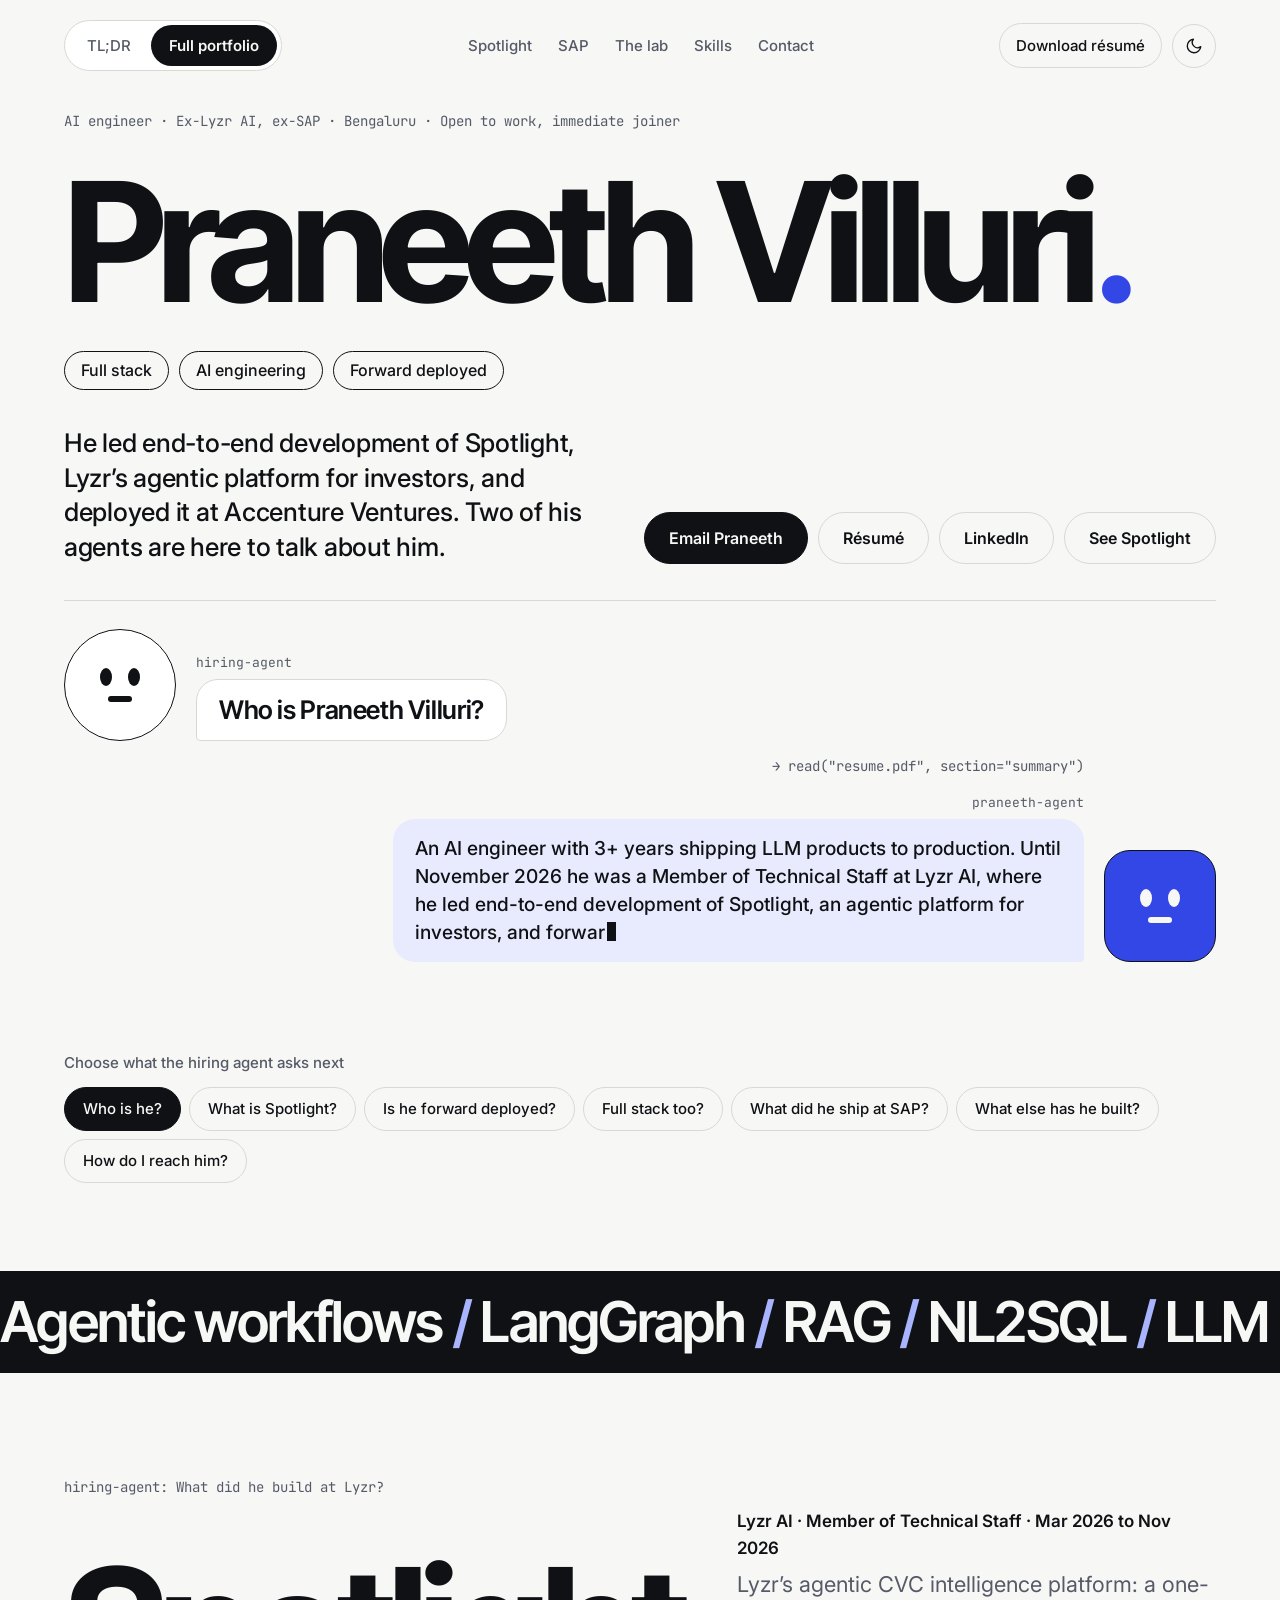
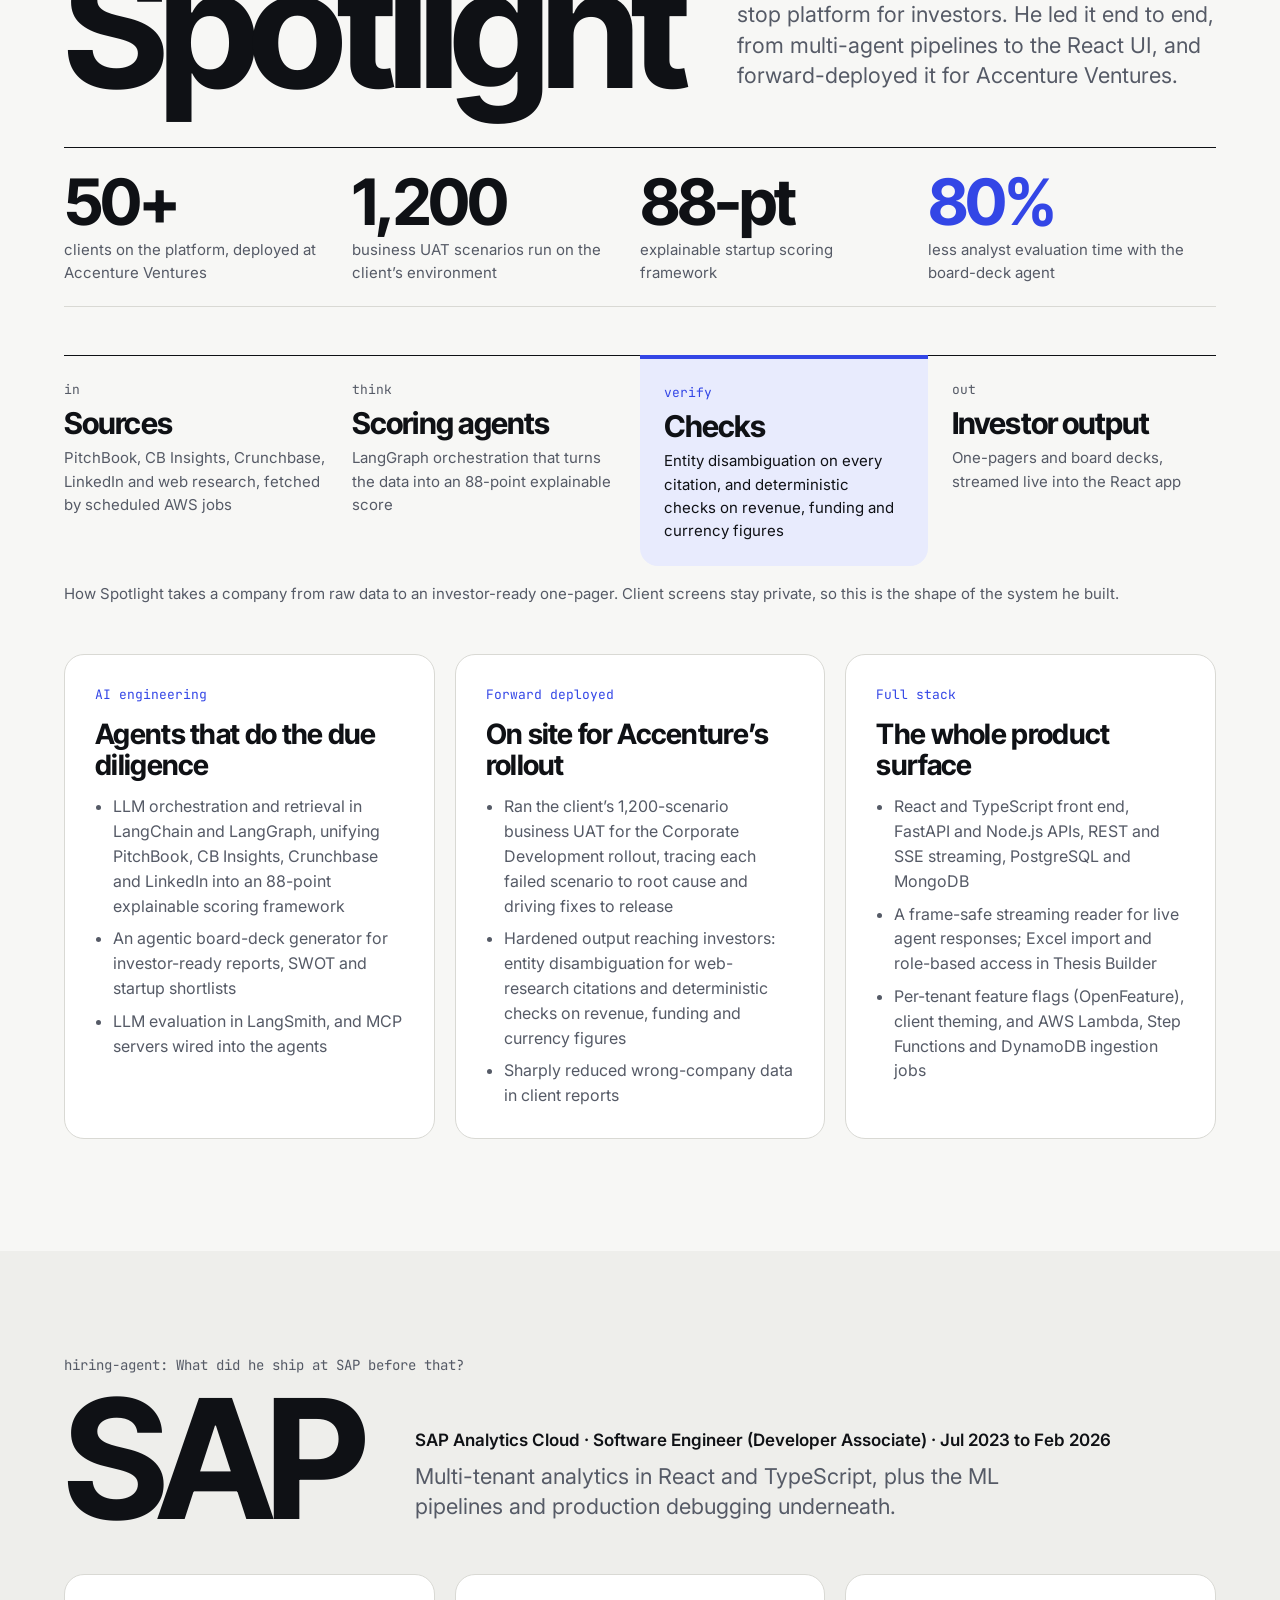
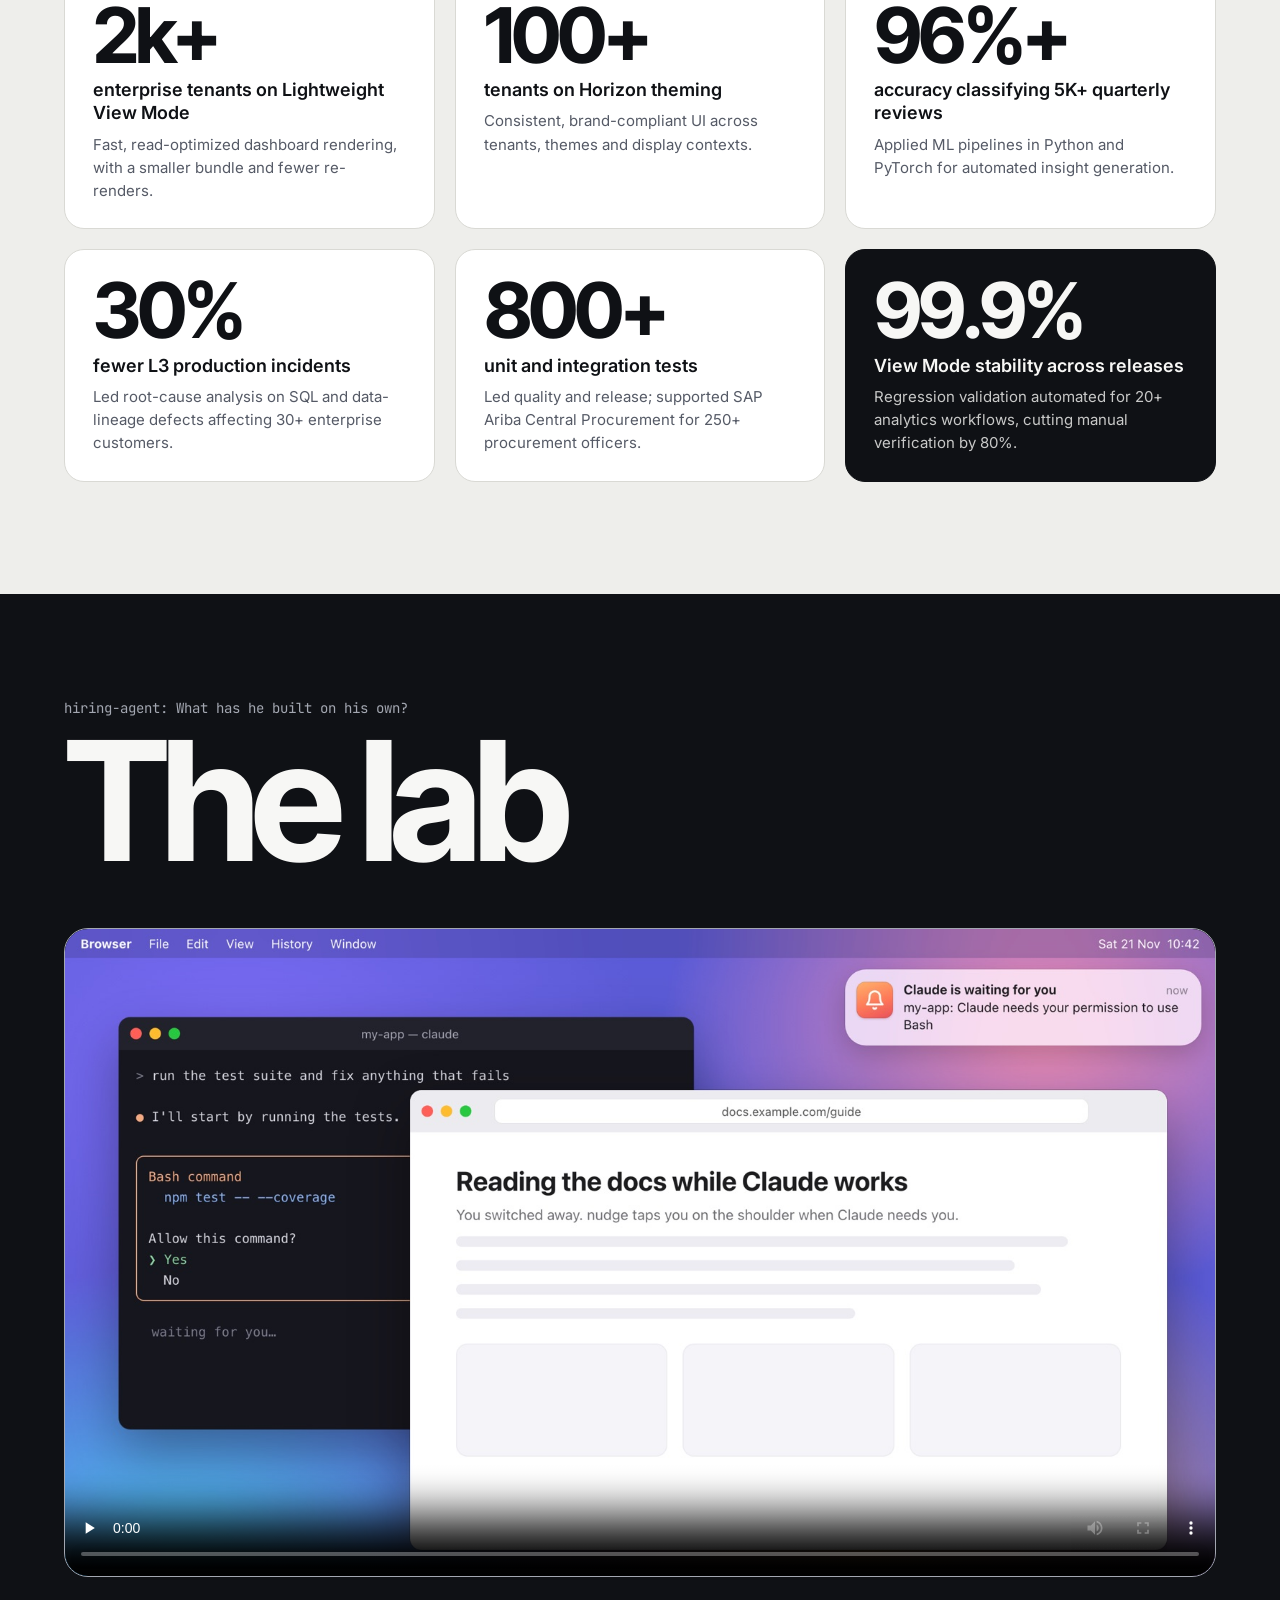
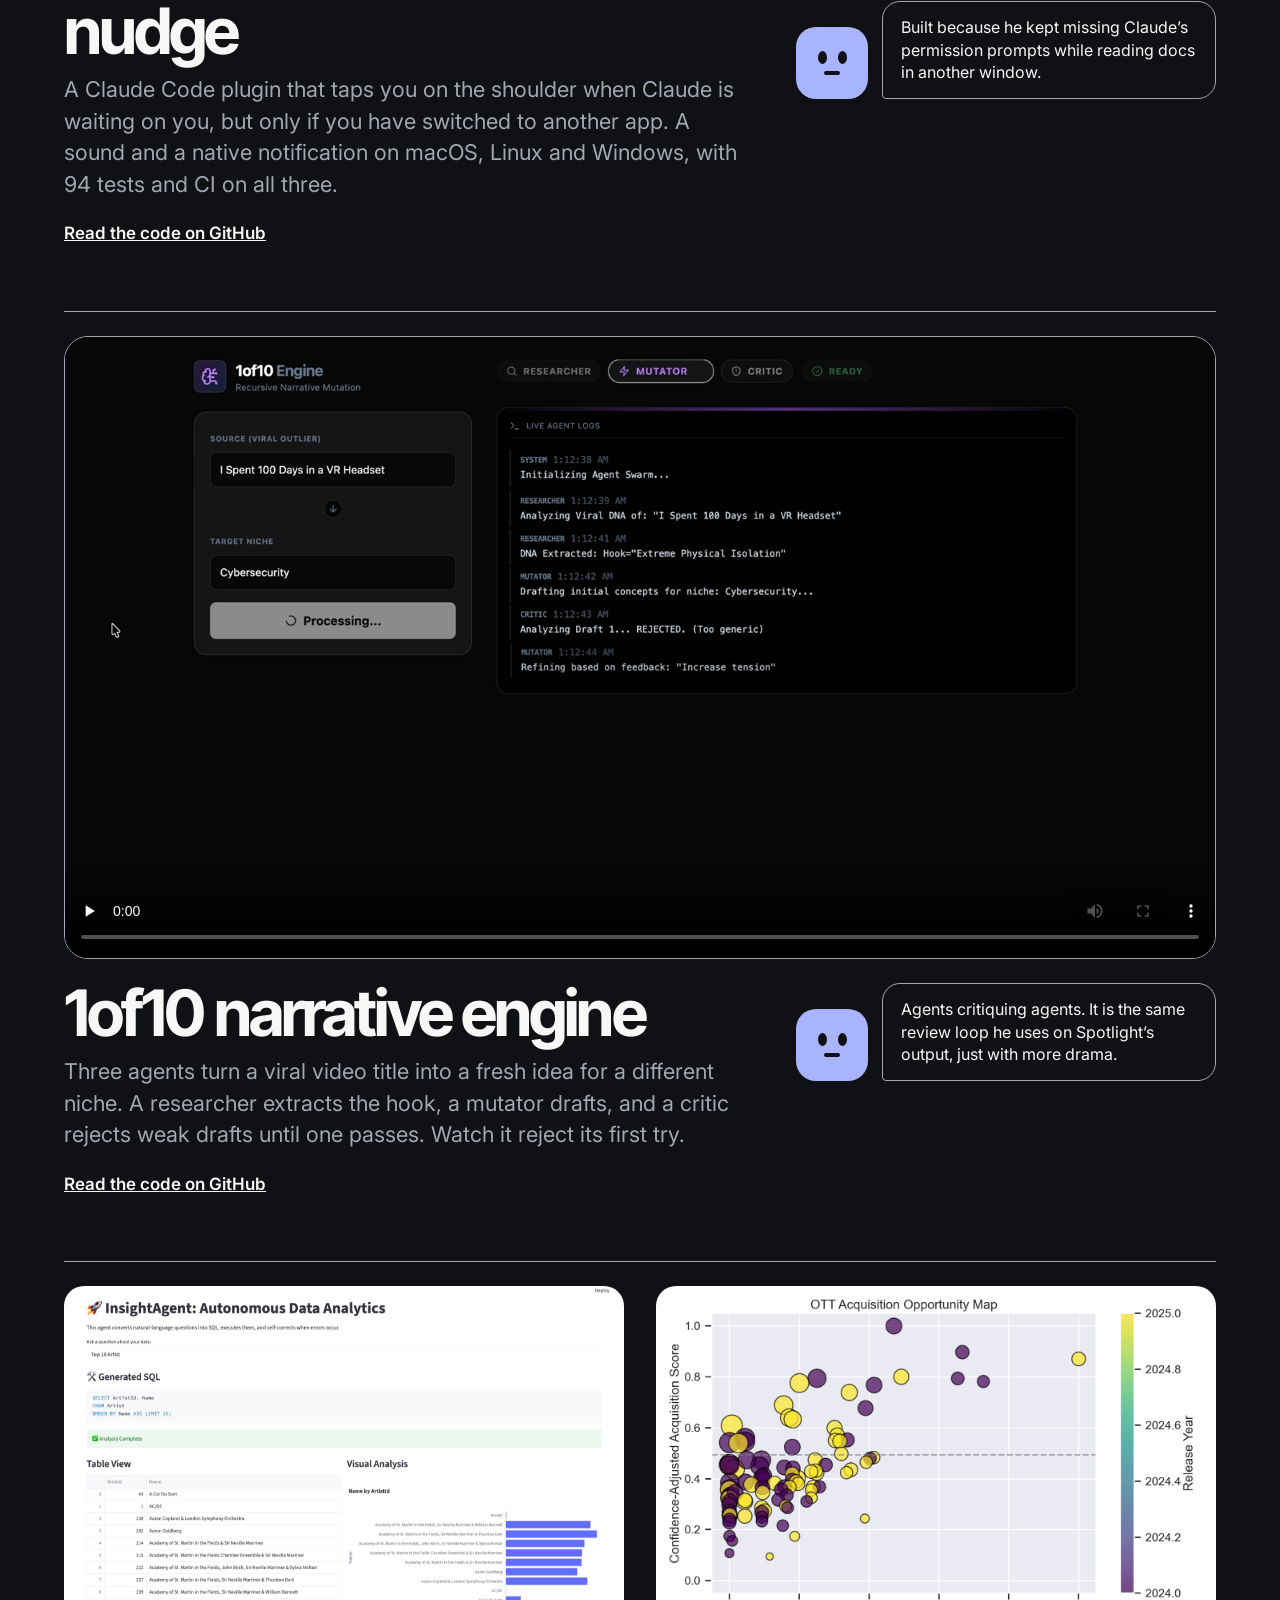
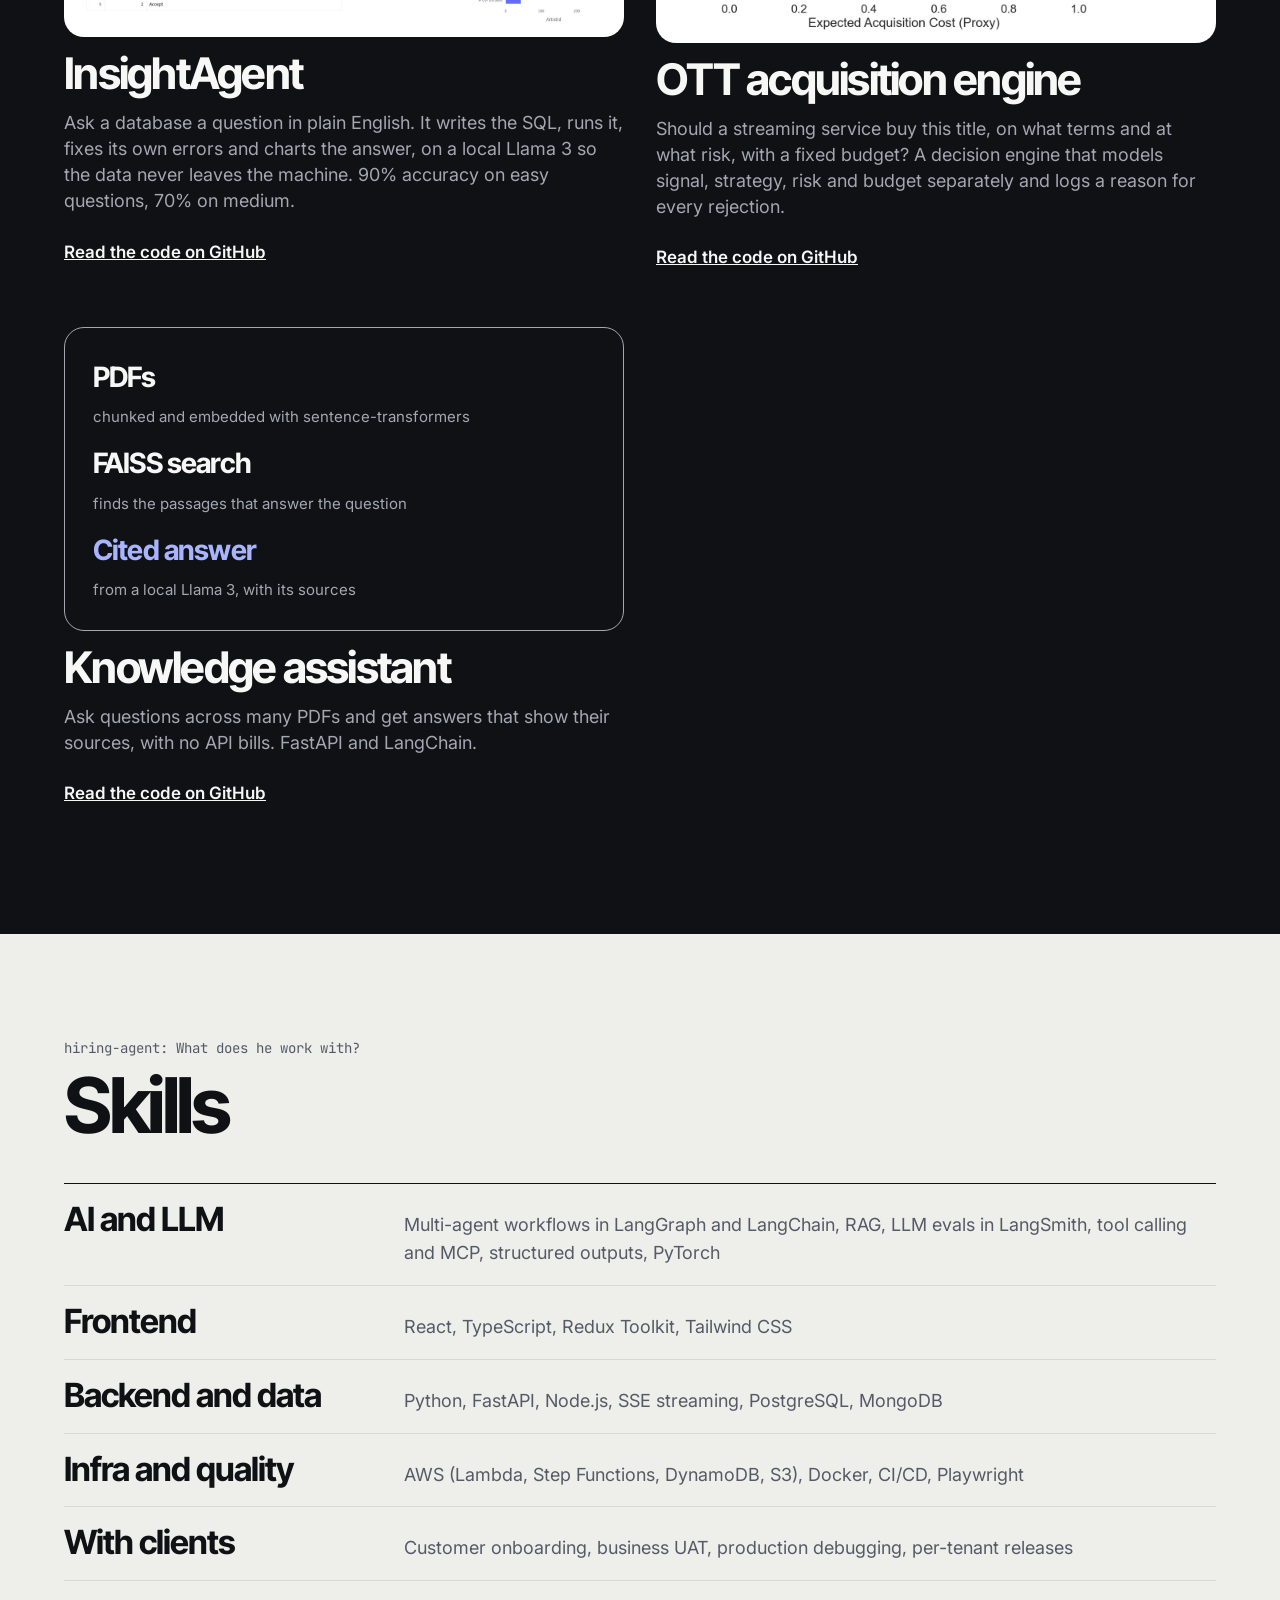
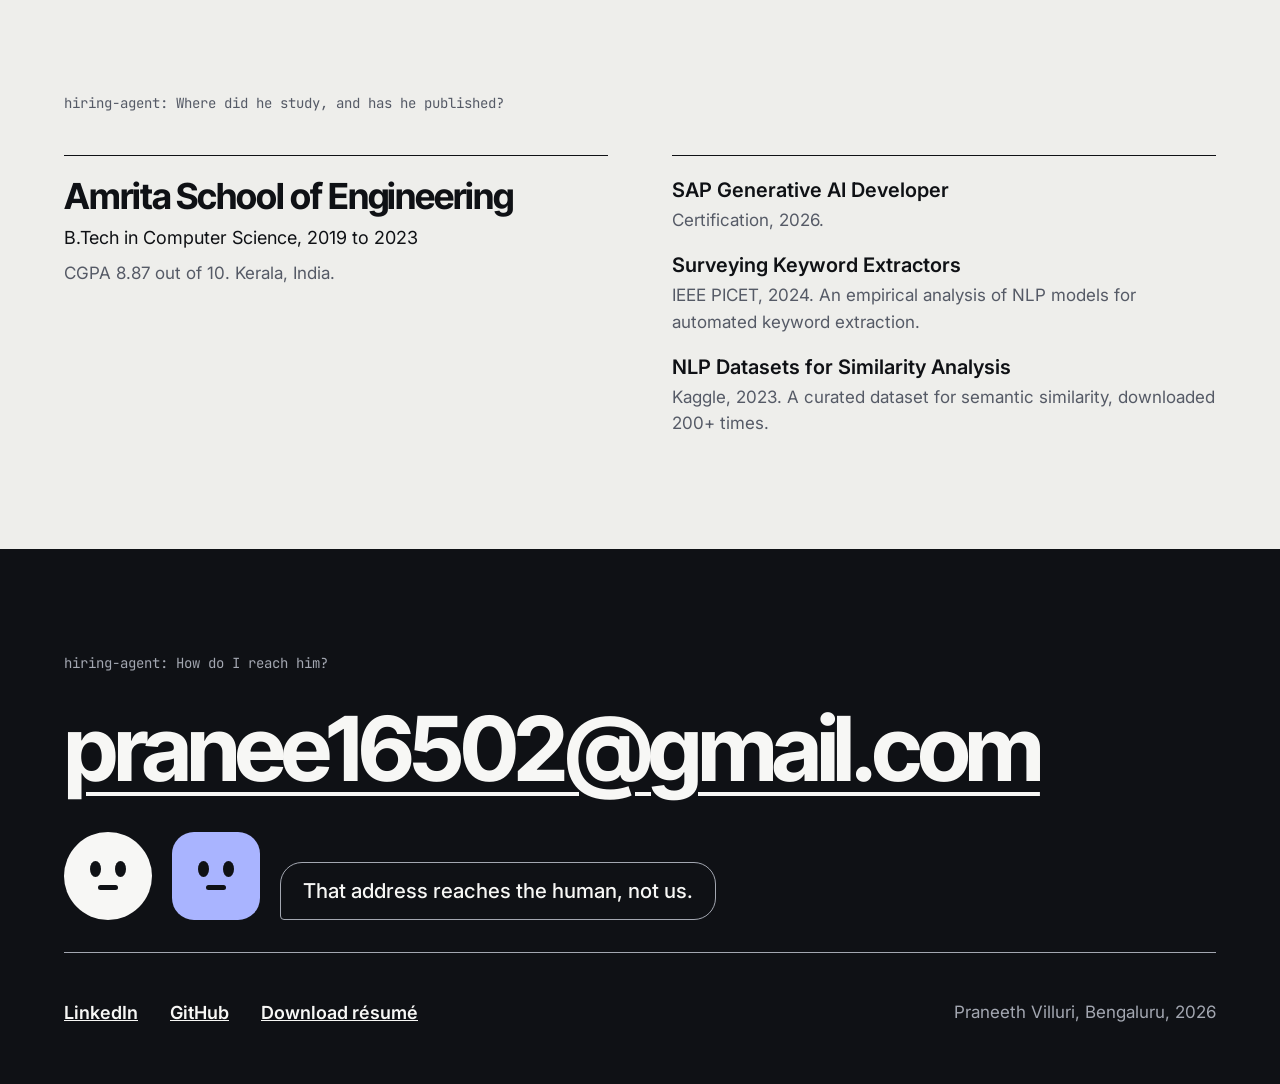
==== commit f75e3710: "Remove duplicated UAT figure from SAP card Co-Authored-By: Claude Opus 5.5 <noreply@anthropic.com> C" ====
--- a/index.html
+++ b/index.html
@@ -284,7 +284,7 @@
 <article style="box-sizing: border-box; background: var(--surface); border: 1px solid var(--line); border-radius: 20px; padding: 26px 28px; display: flex; flex-direction: column; gap: 8px">
 <p style="margin: 0; font-family: 'Inter Tight', Inter, sans-serif; font-size: clamp(52px, 6vw, 84px); line-height: 0.9; font-weight: 700; letter-spacing: -0.05em">800+</p>
 <h3 style="margin: 0; font-size: 18px; line-height: 1.3; font-weight: 600">unit and integration tests</h3>
-<p style="margin: 0; font-size: 15px; color: var(--muted)">Led quality and release, including a 1,200-scenario business UAT; supported SAP Ariba Central Procurement for 250+ procurement officers.</p>
+<p style="margin: 0; font-size: 15px; color: var(--muted)">Led quality and release; supported SAP Ariba Central Procurement for 250+ procurement officers.</p>
 </article>
 <article style="box-sizing: border-box; background: var(--ink); color: var(--bg); border: 1px solid var(--ink); border-radius: 20px; padding: 26px 28px; display: flex; flex-direction: column; gap: 8px">
 <p style="margin: 0; font-family: 'Inter Tight', Inter, sans-serif; font-size: clamp(52px, 6vw, 84px); line-height: 0.9; font-weight: 700; letter-spacing: -0.05em">99.9%</p>
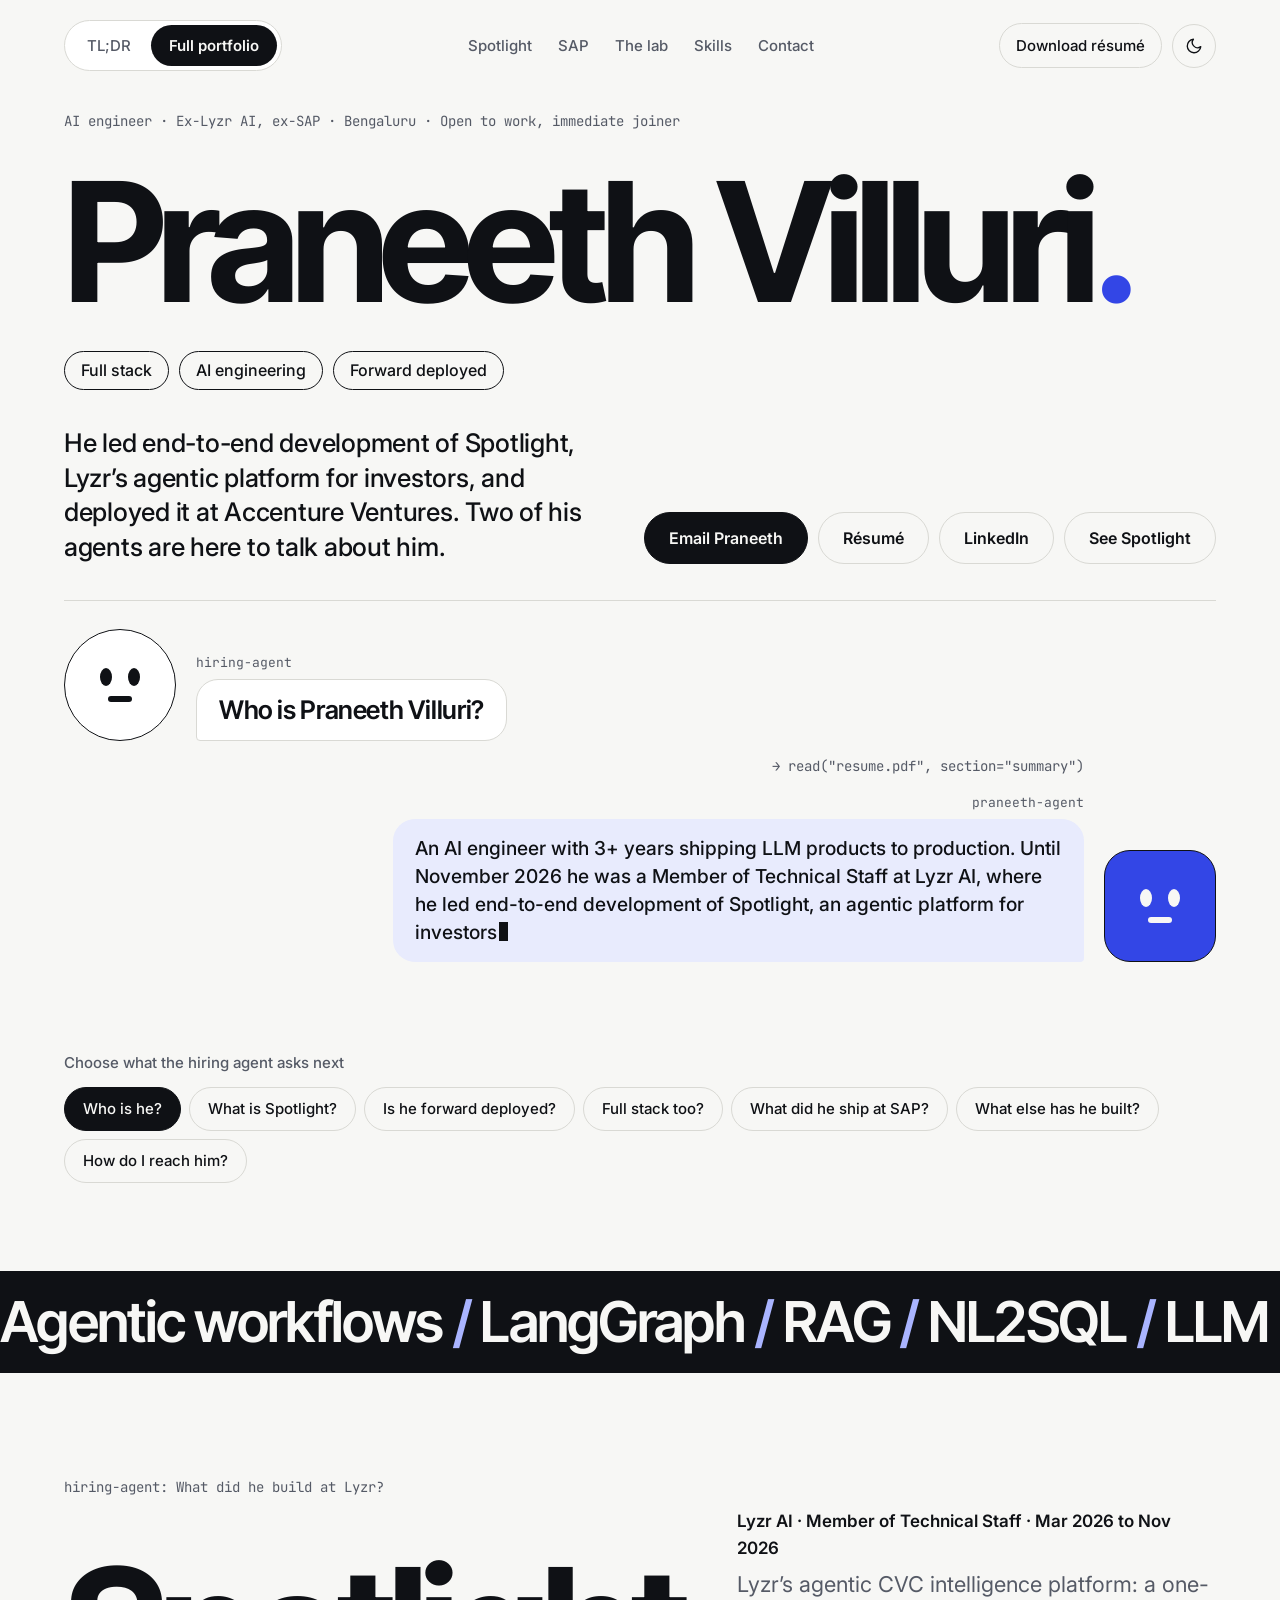
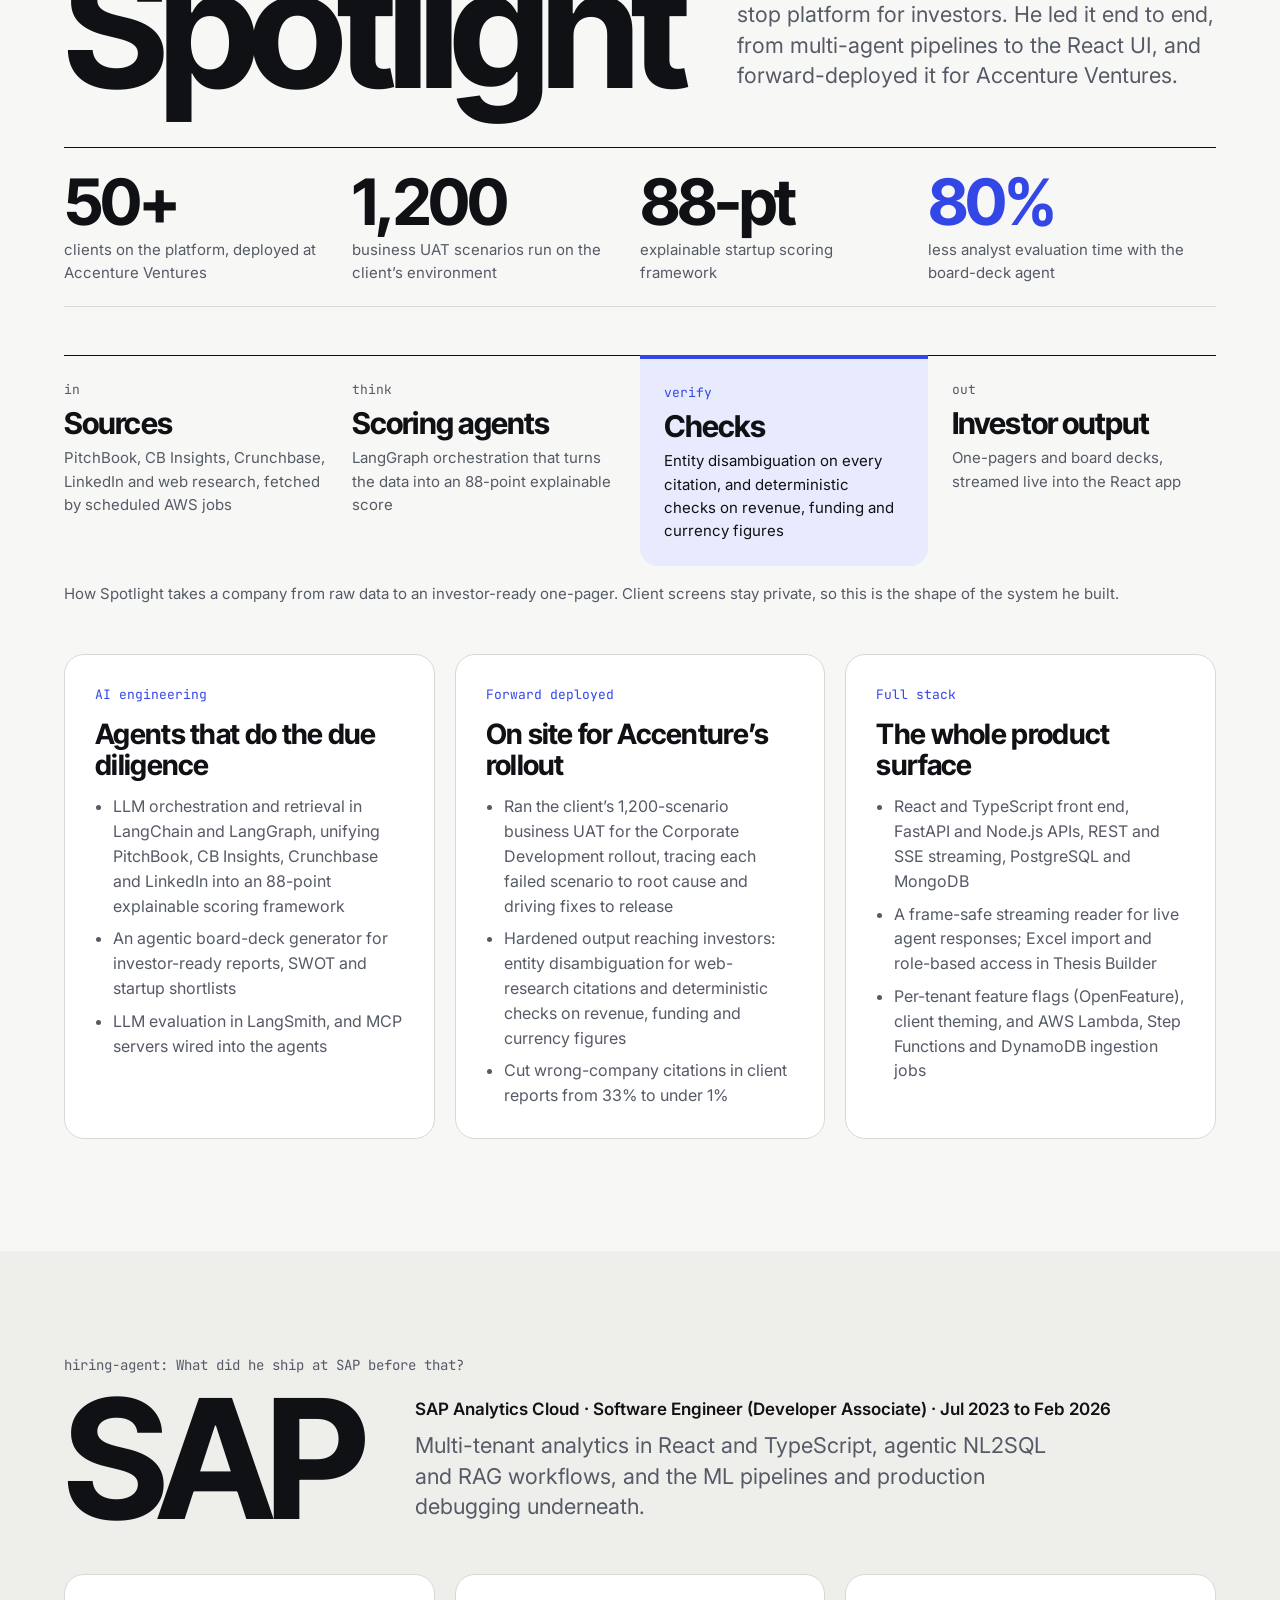
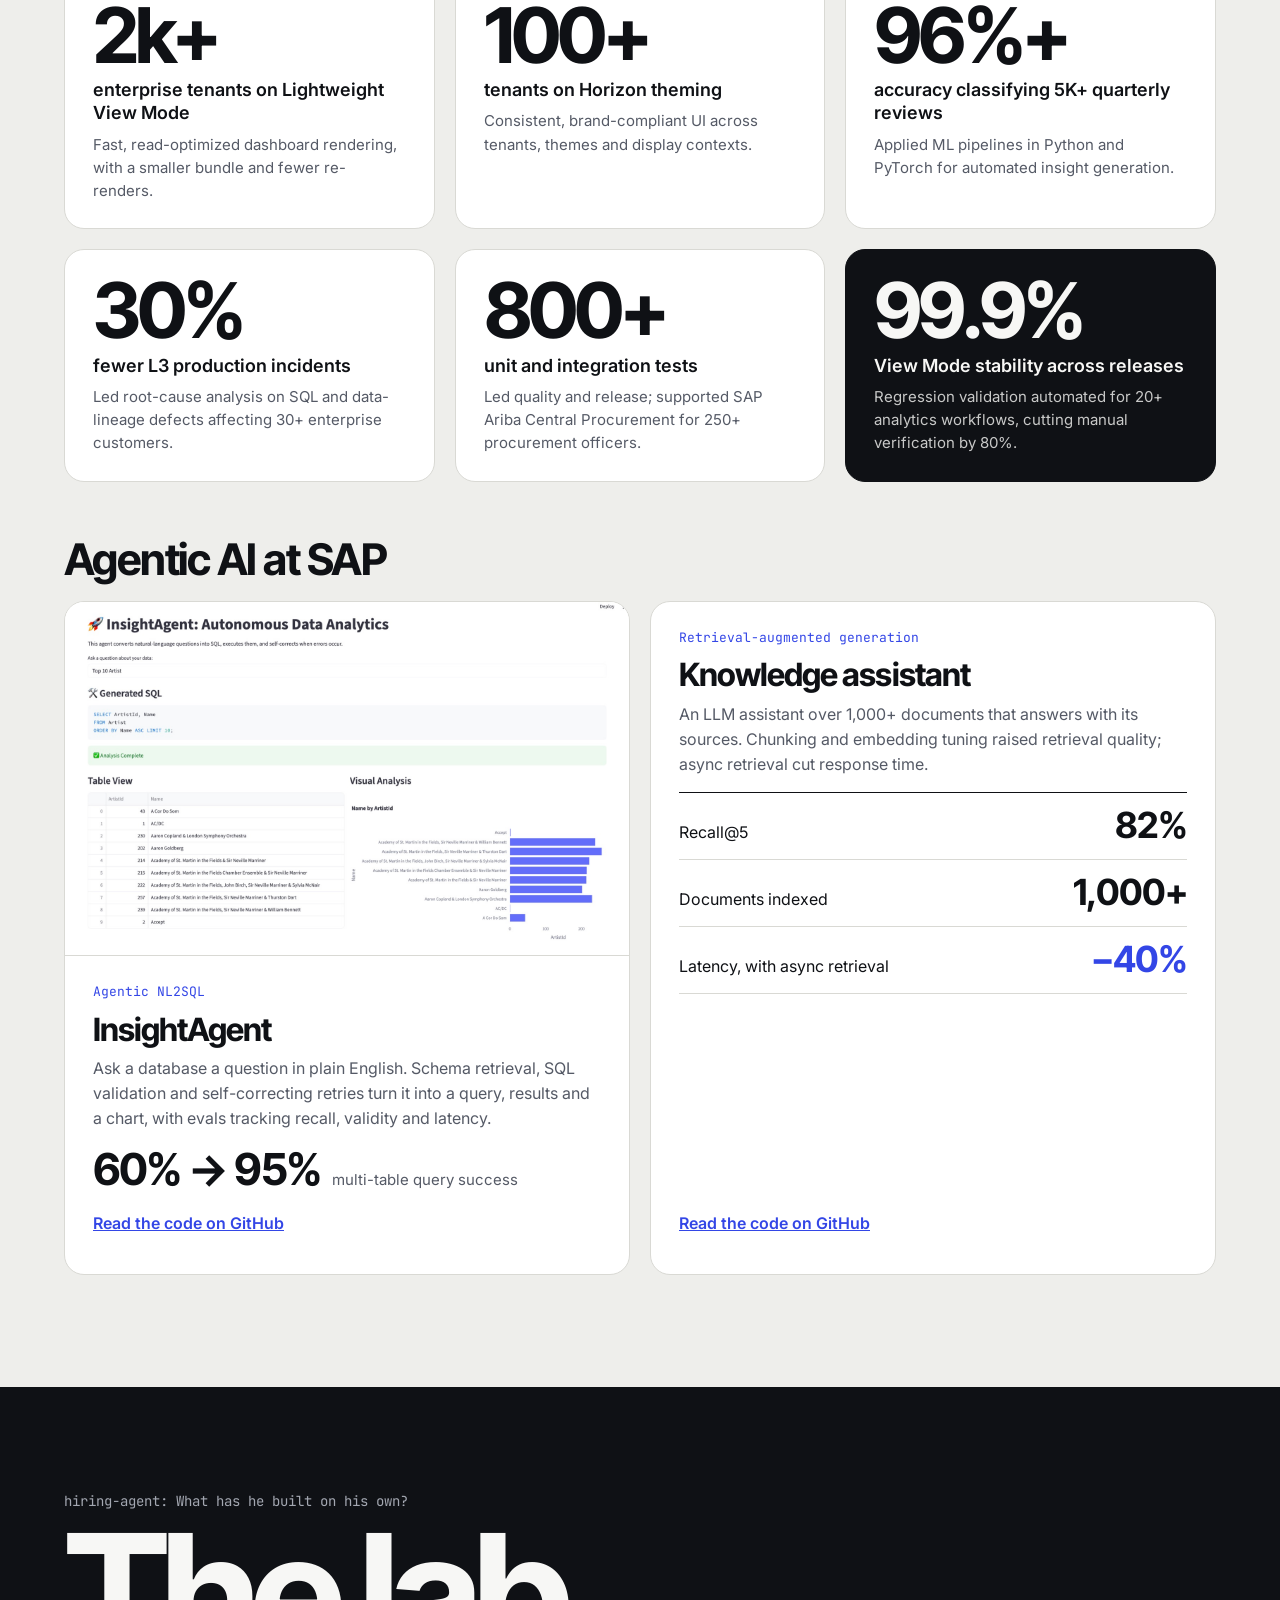
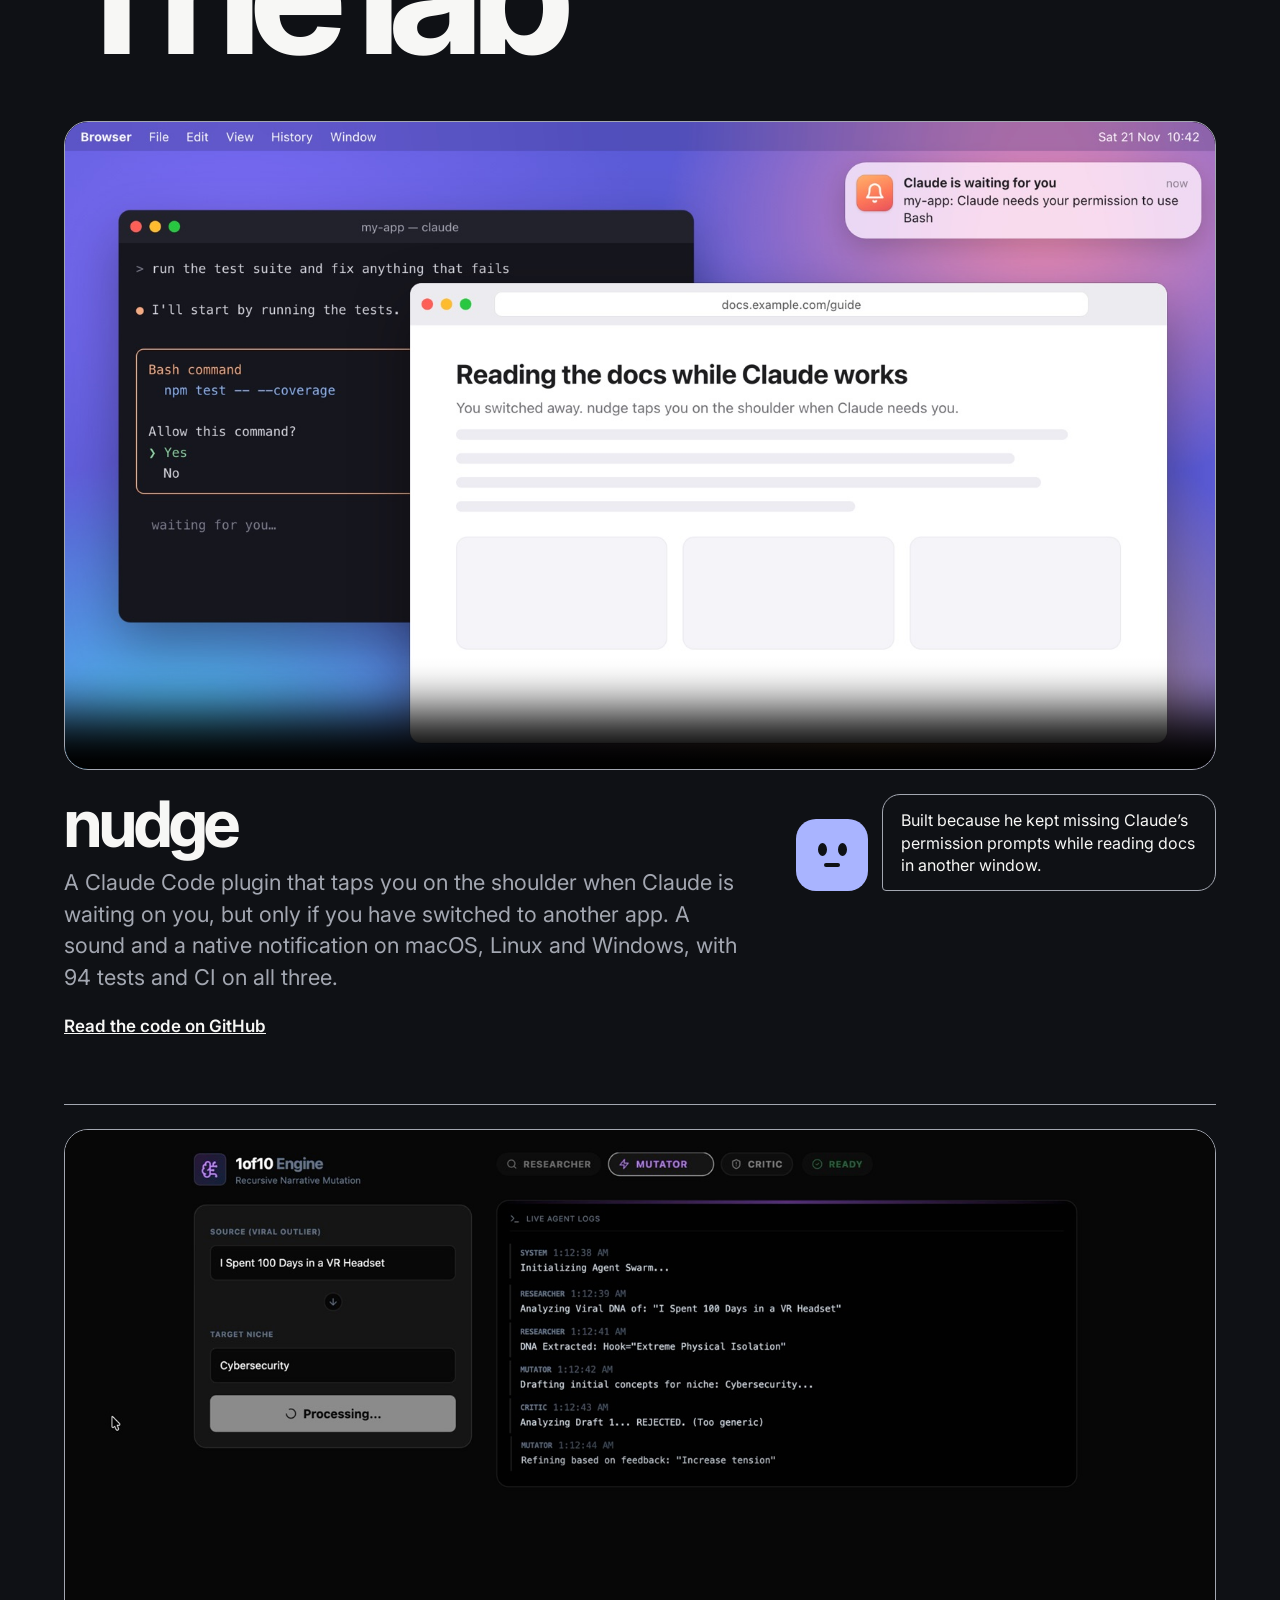
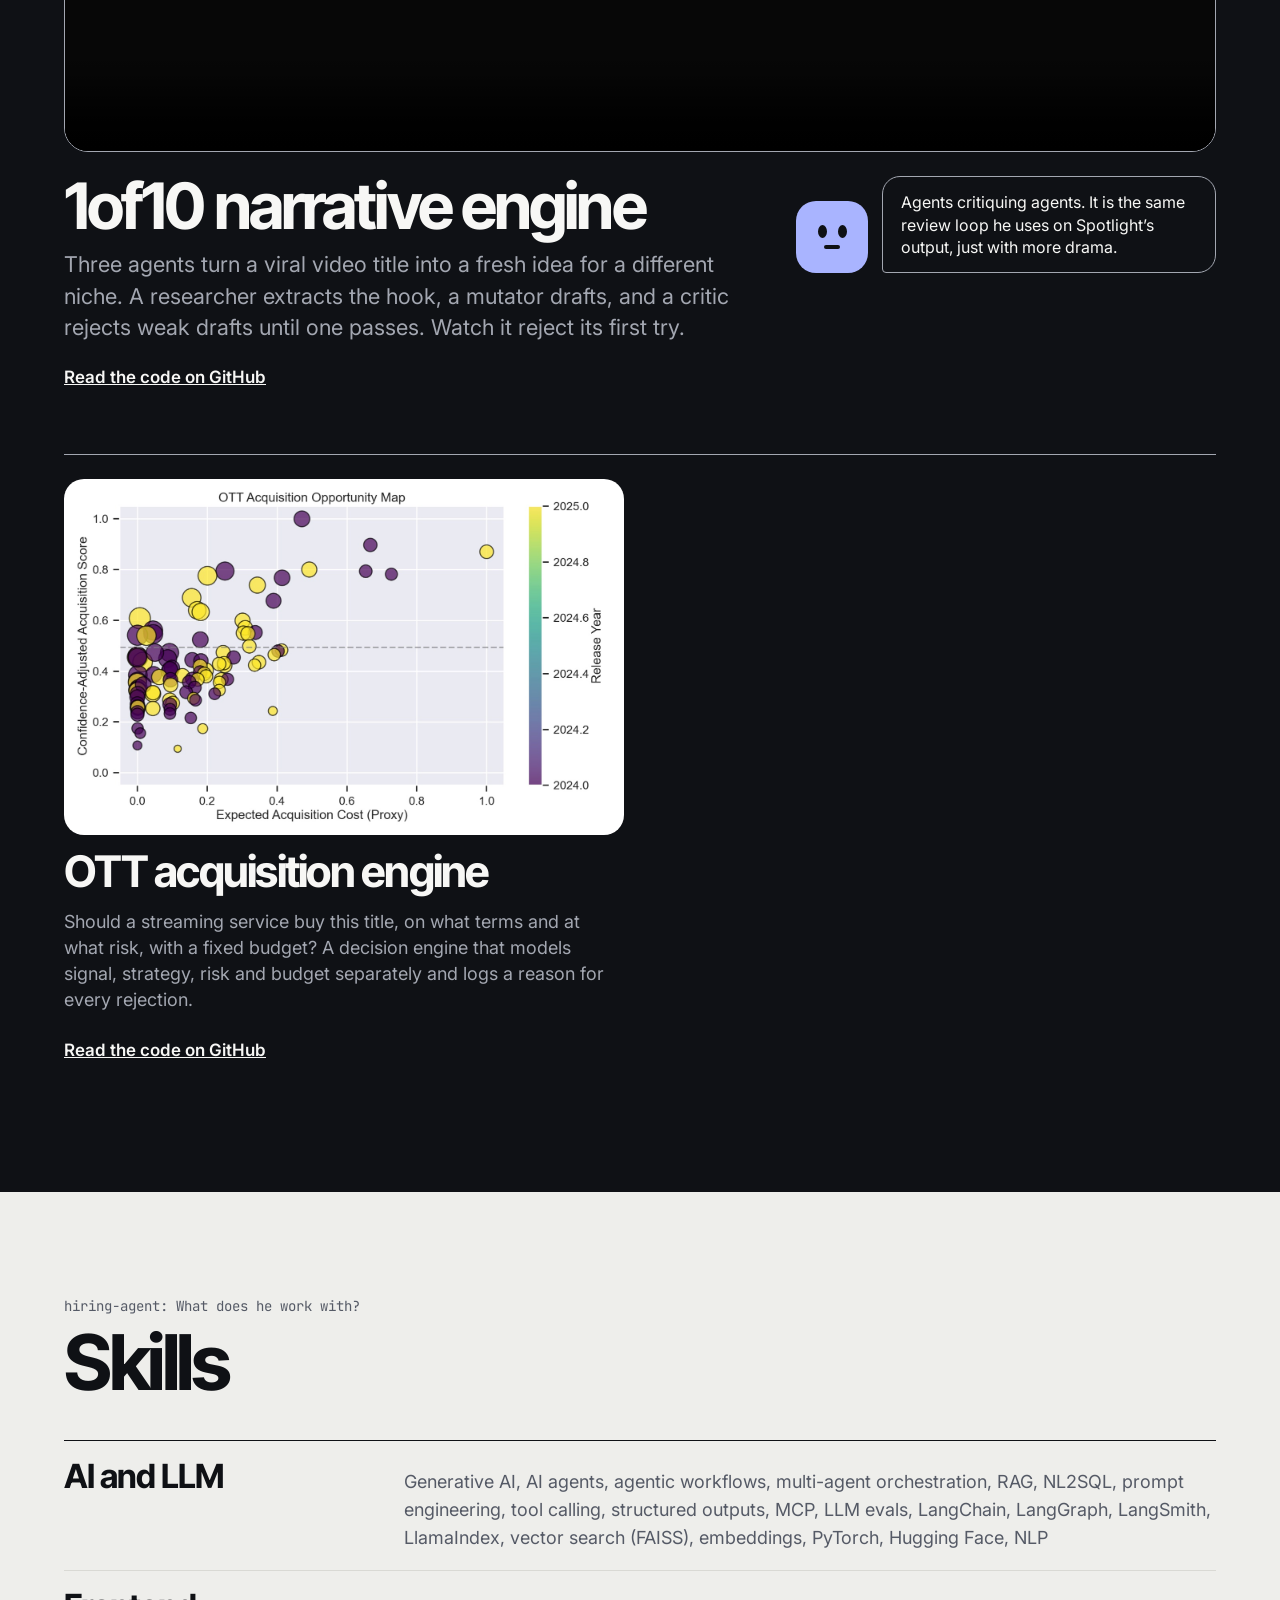
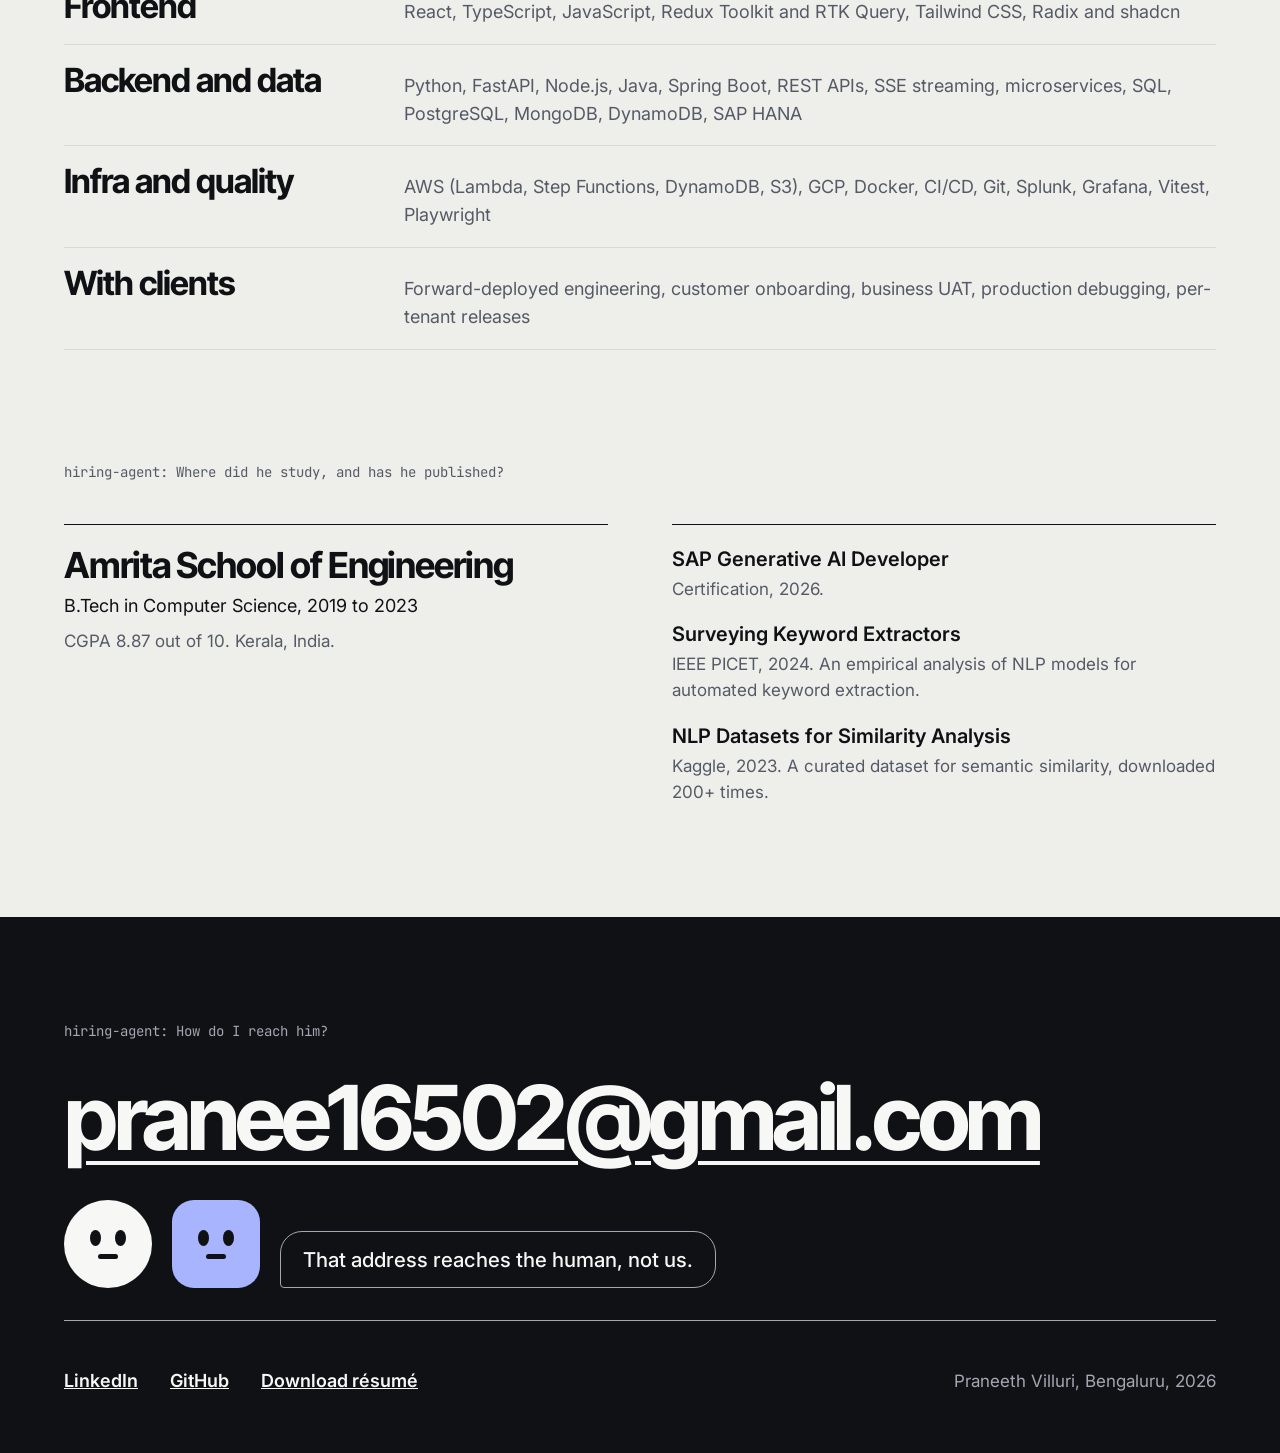
==== commit 0ef177c5: "Move InsightAgent and RAG assistant under SAP, add citation metric, restore skill keywords Co-Author" ====
--- a/index.html
+++ b/index.html
@@ -231,7 +231,7 @@
 <ul style="margin: 0; padding-left: 18px; display: flex; flex-direction: column; gap: 8px; color: var(--muted); font-size: 16px">
 <li>Ran the client’s 1,200-scenario business UAT for the Corporate Development rollout, tracing each failed scenario to root cause and driving fixes to release</li>
 <li>Hardened output reaching investors: entity disambiguation for web-research citations and deterministic checks on revenue, funding and currency figures</li>
-<li>Sharply reduced wrong-company data in client reports</li>
+<li>Cut wrong-company citations in client reports from 33% to under 1%</li>
 </ul>
 </article>
 <article class="card" style="box-sizing: border-box; background: var(--surface); border: 1px solid var(--line); border-radius: 20px; padding: 30px; display: flex; flex-direction: column; gap: 14px">
@@ -255,7 +255,7 @@
 <h2 style="margin: 0; font-family: 'Inter Tight', Inter, sans-serif; font-size: clamp(72px, 13vw, 196px); line-height: 0.86; font-weight: 700; letter-spacing: -0.055em">SAP</h2>
 <div style="flex: 1 1 380px; min-width: 0; display: flex; flex-direction: column; gap: 8px; padding-bottom: 8px">
 <p style="margin: 0; font-size: 17px; font-weight: 600">SAP Analytics Cloud · Software Engineer (Developer Associate) · Jul 2023 to Feb 2026</p>
-<p style="margin: 0; max-width: 30em; font-size: clamp(19px, 1.7vw, 23px); line-height: 1.4; color: var(--muted)">Multi-tenant analytics in React and TypeScript, plus the ML pipelines and production debugging underneath.</p>
+<p style="margin: 0; max-width: 30em; font-size: clamp(19px, 1.7vw, 23px); line-height: 1.4; color: var(--muted)">Multi-tenant analytics in React and TypeScript, agentic NL2SQL and RAG workflows, and the ML pipelines and production debugging underneath.</p>
 </div>
 </div>
 </div>
@@ -292,6 +292,35 @@
 <p style="margin: 0; font-size: 15px; opacity: 0.8">Regression validation automated for 20+ analytics workflows, cutting manual verification by 80%.</p>
 </article>
 </div>
+
+<div style="display: flex; flex-direction: column; gap: 20px; padding-top: 12px">
+<h3 style="margin: 0; font-family: 'Inter Tight', Inter, sans-serif; font-size: clamp(30px, 3.4vw, 46px); line-height: 1; font-weight: 700; letter-spacing: -0.035em">Agentic AI at SAP</h3>
+<div style="display: grid; grid-template-columns: repeat(auto-fit, minmax(min(460px, 100%), 1fr)); gap: 20px">
+<article style="box-sizing: border-box; background: var(--surface); border: 1px solid var(--line); border-radius: 20px; overflow: hidden; display: flex; flex-direction: column">
+<img src="assets/insightagent.jpg" alt="InsightAgent answering Top 10 Artist with generated SQL, a results table and a bar chart" style="display: block; width: 100%; height: auto; border-bottom: 1px solid var(--line)">
+<div style="padding: 26px 28px 28px; display: flex; flex-direction: column; gap: 10px">
+<p style="margin: 0; font-family: 'JetBrains Mono', Menlo, monospace; font-size: 13px; color: var(--accent)">Agentic NL2SQL</p>
+<h4 style="margin: 0; font-family: 'Inter Tight', Inter, sans-serif; font-size: 32px; line-height: 1.05; font-weight: 700; letter-spacing: -0.03em">InsightAgent</h4>
+<p style="margin: 0; font-size: 16px; color: var(--muted)">Ask a database a question in plain English. Schema retrieval, SQL validation and self-correcting retries turn it into a query, results and a chart, with evals tracking recall, validity and latency.</p>
+<p style="margin: 0; padding-top: 6px; display: flex; align-items: baseline; gap: 12px; flex-wrap: wrap"><span style="font-family: 'Inter Tight', Inter, sans-serif; font-size: 44px; line-height: 1; font-weight: 700; letter-spacing: -0.04em">60% → 95%</span><span style="font-size: 15px; color: var(--muted)">multi-table query success</span></p>
+<a href="https://github.com/praneeth16502/InsightAI-agent" style="align-self: flex-start; font-size: 16px; font-weight: 600; padding: 10px 0">Read the code on GitHub</a>
+</div>
+</article>
+<article style="box-sizing: border-box; background: var(--surface); border: 1px solid var(--line); border-radius: 20px; display: flex; flex-direction: column">
+<div style="padding: 26px 28px 28px; display: flex; flex-direction: column; gap: 10px; flex: 1">
+<p style="margin: 0; font-family: 'JetBrains Mono', Menlo, monospace; font-size: 13px; color: var(--accent)">Retrieval-augmented generation</p>
+<h4 style="margin: 0; font-family: 'Inter Tight', Inter, sans-serif; font-size: 32px; line-height: 1.05; font-weight: 700; letter-spacing: -0.03em">Knowledge assistant</h4>
+<p style="margin: 0; font-size: 16px; color: var(--muted)">An LLM assistant over 1,000+ documents that answers with its sources. Chunking and embedding tuning raised retrieval quality; async retrieval cut response time.</p>
+<div style="display: flex; flex-direction: column; border-top: 1.5px solid var(--ink); margin-top: 6px">
+<p style="margin: 0; padding: 14px 0; border-bottom: 1px solid var(--line); display: flex; justify-content: space-between; align-items: baseline; gap: 16px"><span style="font-size: 16px">Recall@5</span><span style="font-family: 'Inter Tight', Inter, sans-serif; font-size: 36px; line-height: 1; font-weight: 700; letter-spacing: -0.03em">82%</span></p>
+<p style="margin: 0; padding: 14px 0; border-bottom: 1px solid var(--line); display: flex; justify-content: space-between; align-items: baseline; gap: 16px"><span style="font-size: 16px">Documents indexed</span><span style="font-family: 'Inter Tight', Inter, sans-serif; font-size: 36px; line-height: 1; font-weight: 700; letter-spacing: -0.03em">1,000+</span></p>
+<p style="margin: 0; padding: 14px 0; border-bottom: 1px solid var(--line); display: flex; justify-content: space-between; align-items: baseline; gap: 16px"><span style="font-size: 16px">Latency, with async retrieval</span><span style="font-family: 'Inter Tight', Inter, sans-serif; font-size: 36px; line-height: 1; font-weight: 700; letter-spacing: -0.03em; color: var(--accent)">−40%</span></p>
+</div>
+<a href="https://github.com/praneeth16502/rag-knowledge-assistant" style="align-self: flex-start; font-size: 16px; font-weight: 600; padding: 10px 0; margin-top: auto">Read the code on GitHub</a>
+</div>
+</article>
+</div>
+</div>
 </div>
 </section>
 
@@ -342,15 +371,7 @@
 </div>
 </article>
 
-<div style="display: grid; grid-template-columns: repeat(auto-fit, minmax(min(460px, 100%), 1fr)); gap: 48px 32px; padding-top: 24px; border-top: 1px solid var(--band-muted)">
-<article style="display: flex; flex-direction: column; gap: 16px">
-<div style="box-sizing: border-box; border-radius: 20px; overflow: hidden; background: #FFFFFF">
-<img src="assets/insightagent.jpg" alt="InsightAgent answering Top 10 Artist with generated SQL, a results table and a bar chart" style="display: block; width: 100%; height: auto">
-</div>
-<h3 style="margin: 0; font-family: 'Inter Tight', Inter, sans-serif; font-size: clamp(32px, 3.4vw, 48px); line-height: 0.95; font-weight: 700; letter-spacing: -0.04em">InsightAgent</h3>
-<p style="margin: 0; font-size: 18px; line-height: 1.45; color: var(--band-muted)">Ask a database a question in plain English. It writes the SQL, runs it, fixes its own errors and charts the answer, on a local Llama 3 so the data never leaves the machine. 90% accuracy on easy questions, 70% on medium.</p>
-<a class="on-band" href="https://github.com/praneeth16502/InsightAI-agent" style="align-self: flex-start; font-size: 17px; font-weight: 600; padding: 8px 0">Read the code on GitHub</a>
-</article>
+<div style="display: grid; grid-template-columns: repeat(auto-fill, minmax(min(460px, 100%), 1fr)); gap: 48px 32px; padding-top: 24px; border-top: 1px solid var(--band-muted)">
 <article style="display: flex; flex-direction: column; gap: 16px">
 <div style="box-sizing: border-box; border-radius: 20px; overflow: hidden; background: #FFFFFF">
 <img src="assets/ott-opportunity-map.jpg" alt="Scatter plot of streaming titles by expected acquisition cost against confidence-adjusted acquisition score" style="display: block; width: 100%; height: auto">
@@ -358,19 +379,6 @@
 <h3 style="margin: 0; font-family: 'Inter Tight', Inter, sans-serif; font-size: clamp(32px, 3.4vw, 48px); line-height: 0.95; font-weight: 700; letter-spacing: -0.04em">OTT acquisition engine</h3>
 <p style="margin: 0; font-size: 18px; line-height: 1.45; color: var(--band-muted)">Should a streaming service buy this title, on what terms and at what risk, with a fixed budget? A decision engine that models signal, strategy, risk and budget separately and logs a reason for every rejection.</p>
 <a class="on-band" href="https://github.com/praneeth16502/OTT_content_acquisition" style="align-self: flex-start; font-size: 17px; font-weight: 600; padding: 8px 0">Read the code on GitHub</a>
-</article>
-<article style="display: flex; flex-direction: column; gap: 16px">
-<div style="box-sizing: border-box; border: 1px solid var(--band-muted); border-radius: 20px; padding: 28px; display: flex; flex-direction: column; gap: 6px">
-<span style="font-family: 'Inter Tight', Inter, sans-serif; font-size: 28px; font-weight: 700; letter-spacing: -0.03em">PDFs</span>
-<span style="font-size: 15px; color: var(--band-muted)">chunked and embedded with sentence-transformers</span>
-<span style="font-family: 'Inter Tight', Inter, sans-serif; font-size: 28px; font-weight: 700; letter-spacing: -0.03em; padding-top: 8px">FAISS search</span>
-<span style="font-size: 15px; color: var(--band-muted)">finds the passages that answer the question</span>
-<span style="font-family: 'Inter Tight', Inter, sans-serif; font-size: 28px; font-weight: 700; letter-spacing: -0.03em; padding-top: 8px; color: var(--band-accent)">Cited answer</span>
-<span style="font-size: 15px; color: var(--band-muted)">from a local Llama 3, with its sources</span>
-</div>
-<h3 style="margin: 0; font-family: 'Inter Tight', Inter, sans-serif; font-size: clamp(32px, 3.4vw, 48px); line-height: 0.95; font-weight: 700; letter-spacing: -0.04em">Knowledge assistant</h3>
-<p style="margin: 0; font-size: 18px; line-height: 1.45; color: var(--band-muted)">Ask questions across many PDFs and get answers that show their sources, with no API bills. FastAPI and LangChain.</p>
-<a class="on-band" href="https://github.com/praneeth16502/rag-knowledge-assistant" style="align-self: flex-start; font-size: 17px; font-weight: 600; padding: 8px 0">Read the code on GitHub</a>
 </article>
 </div>
 </div>
@@ -385,23 +393,23 @@
 <div style="display: flex; flex-direction: column; border-top: 1.5px solid var(--ink)">
 <div style="display: flex; flex-wrap: wrap; align-items: baseline; gap: 4px 40px; padding: 18px 0; border-bottom: 1px solid var(--line)">
 <h3 style="margin: 0; flex: 0 1 300px; min-width: 0; font-family: 'Inter Tight', Inter, sans-serif; font-size: clamp(24px, 2.6vw, 34px); line-height: 1.05; font-weight: 700; letter-spacing: -0.03em">AI and LLM</h3>
-<p style="margin: 0; flex: 1 1 420px; min-width: 0; font-size: 18px; color: var(--muted)">Multi-agent workflows in LangGraph and LangChain, RAG, LLM evals in LangSmith, tool calling and MCP, structured outputs, PyTorch</p>
+<p style="margin: 0; flex: 1 1 420px; min-width: 0; font-size: 18px; color: var(--muted)">Generative AI, AI agents, agentic workflows, multi-agent orchestration, RAG, NL2SQL, prompt engineering, tool calling, structured outputs, MCP, LLM evals, LangChain, LangGraph, LangSmith, LlamaIndex, vector search (FAISS), embeddings, PyTorch, Hugging Face, NLP</p>
 </div>
 <div style="display: flex; flex-wrap: wrap; align-items: baseline; gap: 4px 40px; padding: 18px 0; border-bottom: 1px solid var(--line)">
 <h3 style="margin: 0; flex: 0 1 300px; min-width: 0; font-family: 'Inter Tight', Inter, sans-serif; font-size: clamp(24px, 2.6vw, 34px); line-height: 1.05; font-weight: 700; letter-spacing: -0.03em">Frontend</h3>
-<p style="margin: 0; flex: 1 1 420px; min-width: 0; font-size: 18px; color: var(--muted)">React, TypeScript, Redux Toolkit, Tailwind CSS</p>
+<p style="margin: 0; flex: 1 1 420px; min-width: 0; font-size: 18px; color: var(--muted)">React, TypeScript, JavaScript, Redux Toolkit and RTK Query, Tailwind CSS, Radix and shadcn</p>
 </div>
 <div style="display: flex; flex-wrap: wrap; align-items: baseline; gap: 4px 40px; padding: 18px 0; border-bottom: 1px solid var(--line)">
 <h3 style="margin: 0; flex: 0 1 300px; min-width: 0; font-family: 'Inter Tight', Inter, sans-serif; font-size: clamp(24px, 2.6vw, 34px); line-height: 1.05; font-weight: 700; letter-spacing: -0.03em">Backend and data</h3>
-<p style="margin: 0; flex: 1 1 420px; min-width: 0; font-size: 18px; color: var(--muted)">Python, FastAPI, Node.js, SSE streaming, PostgreSQL, MongoDB</p>
+<p style="margin: 0; flex: 1 1 420px; min-width: 0; font-size: 18px; color: var(--muted)">Python, FastAPI, Node.js, Java, Spring Boot, REST APIs, SSE streaming, microservices, SQL, PostgreSQL, MongoDB, DynamoDB, SAP HANA</p>
 </div>
 <div style="display: flex; flex-wrap: wrap; align-items: baseline; gap: 4px 40px; padding: 18px 0; border-bottom: 1px solid var(--line)">
 <h3 style="margin: 0; flex: 0 1 300px; min-width: 0; font-family: 'Inter Tight', Inter, sans-serif; font-size: clamp(24px, 2.6vw, 34px); line-height: 1.05; font-weight: 700; letter-spacing: -0.03em">Infra and quality</h3>
-<p style="margin: 0; flex: 1 1 420px; min-width: 0; font-size: 18px; color: var(--muted)">AWS (Lambda, Step Functions, DynamoDB, S3), Docker, CI/CD, Playwright</p>
+<p style="margin: 0; flex: 1 1 420px; min-width: 0; font-size: 18px; color: var(--muted)">AWS (Lambda, Step Functions, DynamoDB, S3), GCP, Docker, CI/CD, Git, Splunk, Grafana, Vitest, Playwright</p>
 </div>
 <div style="display: flex; flex-wrap: wrap; align-items: baseline; gap: 4px 40px; padding: 18px 0; border-bottom: 1px solid var(--line)">
 <h3 style="margin: 0; flex: 0 1 300px; min-width: 0; font-family: 'Inter Tight', Inter, sans-serif; font-size: clamp(24px, 2.6vw, 34px); line-height: 1.05; font-weight: 700; letter-spacing: -0.03em">With clients</h3>
-<p style="margin: 0; flex: 1 1 420px; min-width: 0; font-size: 18px; color: var(--muted)">Customer onboarding, business UAT, production debugging, per-tenant releases</p>
+<p style="margin: 0; flex: 1 1 420px; min-width: 0; font-size: 18px; color: var(--muted)">Forward-deployed engineering, customer onboarding, business UAT, production debugging, per-tenant releases</p>
 </div>
 </div>
 </div>
@@ -492,8 +500,8 @@
       lyzr: { label: 'What is Spotlight?', q: 'What did he build at Lyzr?', calls: ['query("experience", company="Lyzr")', 'rank(results, by="impact")'], a: 'Spotlight, Lyzr’s agentic CVC intelligence platform, used by 50+ clients. Agents unify PitchBook, CB Insights, Crunchbase and LinkedIn into an 88-point explainable score, and a board-deck agent cut analyst evaluation time by 80%.', source: 'From his work at Lyzr', href: '#experience', jump: 'Read the Spotlight record' },
       fde: { label: 'Is he forward deployed?', q: 'Has he worked inside a client’s environment?', calls: ['search("experience", text="UAT")'], a: 'Yes. For Accenture’s Corporate Development rollout he ran the client’s 1,200-scenario business UAT on their environment, traced each failure to root cause and drove fixes to release.', source: 'From his work at Lyzr', href: '#experience', jump: 'See the rollout' },
       stack: { label: 'Full stack too?', q: 'Can he go below the UI?', calls: ['query("skills", area="backend")', 'search("experience", text="streaming")'], a: 'All the way down. React and TypeScript on top, FastAPI and Node.js APIs with SSE streaming, PostgreSQL and MongoDB, per-tenant feature flags, and AWS Lambda and Step Functions jobs feeding Spotlight.', source: 'From his résumé, skills and experience', href: '#skills', jump: 'See the full stack' },
-      sap: { label: 'What did he ship at SAP?', q: 'What did he ship at SAP?', calls: ['query("experience", company="SAP")', 'rank(results, by="scale")'], a: 'Lightweight View Mode for 2k+ enterprise tenants, Horizon theming across 100+ tenants, PyTorch pipelines classifying 5K+ reviews at 96%+ accuracy, and root-cause work that cut L3 incidents by 30%.', source: 'From his résumé, experience', href: '#sap', jump: 'Read the SAP record' },
-      projects: { label: 'What else has he built?', q: 'What else has he built with LLMs?', calls: ['query("projects", tag="llm")'], a: '1of10, three agents that critique and repair each other’s drafts; InsightAgent, a local Llama 3 SQL agent that fixes its own queries; and an OTT acquisition decision engine.', source: 'From his résumé, projects', href: '#work', jump: 'Open the lab' },
+      sap: { label: 'What did he ship at SAP?', q: 'What did he ship at SAP?', calls: ['query("experience", company="SAP")', 'rank(results, by="scale")'], a: 'Lightweight View Mode for 2k+ enterprise tenants, InsightAgent, an agentic NL2SQL workflow that lifted multi-table query success from 60% to 95%, a RAG assistant over 1,000+ documents at 82% Recall@5, and root-cause work that cut L3 incidents by 30%.', source: 'From his résumé, experience', href: '#sap', jump: 'Read the SAP record' },
+      projects: { label: 'What else has he built?', q: 'What else has he built with LLMs?', calls: ['query("projects", tag="llm")'], a: 'nudge, a Claude Code plugin that taps you on the shoulder when Claude is waiting, with 94 tests and CI on three operating systems; 1of10, three agents that critique and repair each other’s drafts; and an OTT acquisition decision engine.', source: 'From his résumé, projects', href: '#work', jump: 'Open the lab' },
       contact: { label: 'How do I reach him?', q: 'How do I reach him?', calls: ['read("resume.pdf", section="contact")'], a: 'Write to pranee16502@gmail.com, or message him on LinkedIn. That address reaches the human, not me. He can join immediately.', source: 'From his résumé, contact', href: '#contact', jump: 'Go to contact details' }
     };
   var $ = function (id) { return document.getElementById(id); };
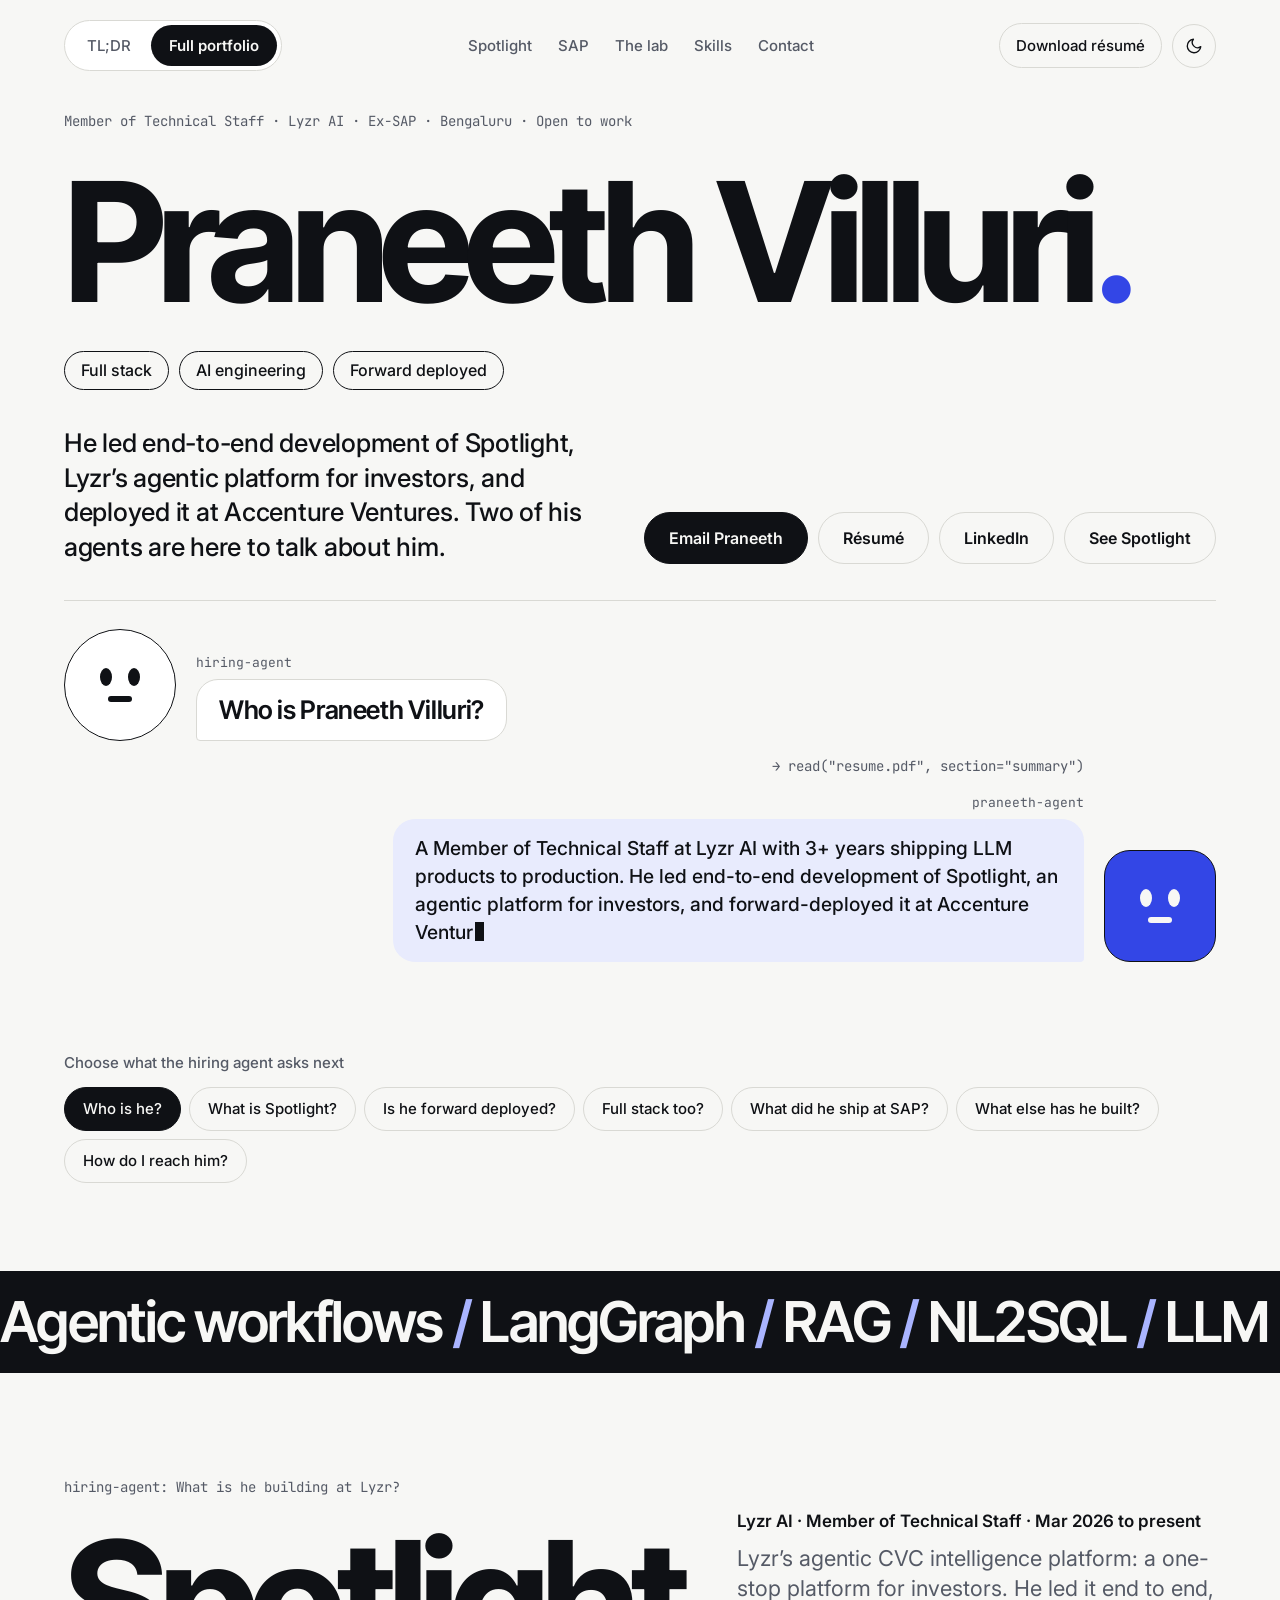
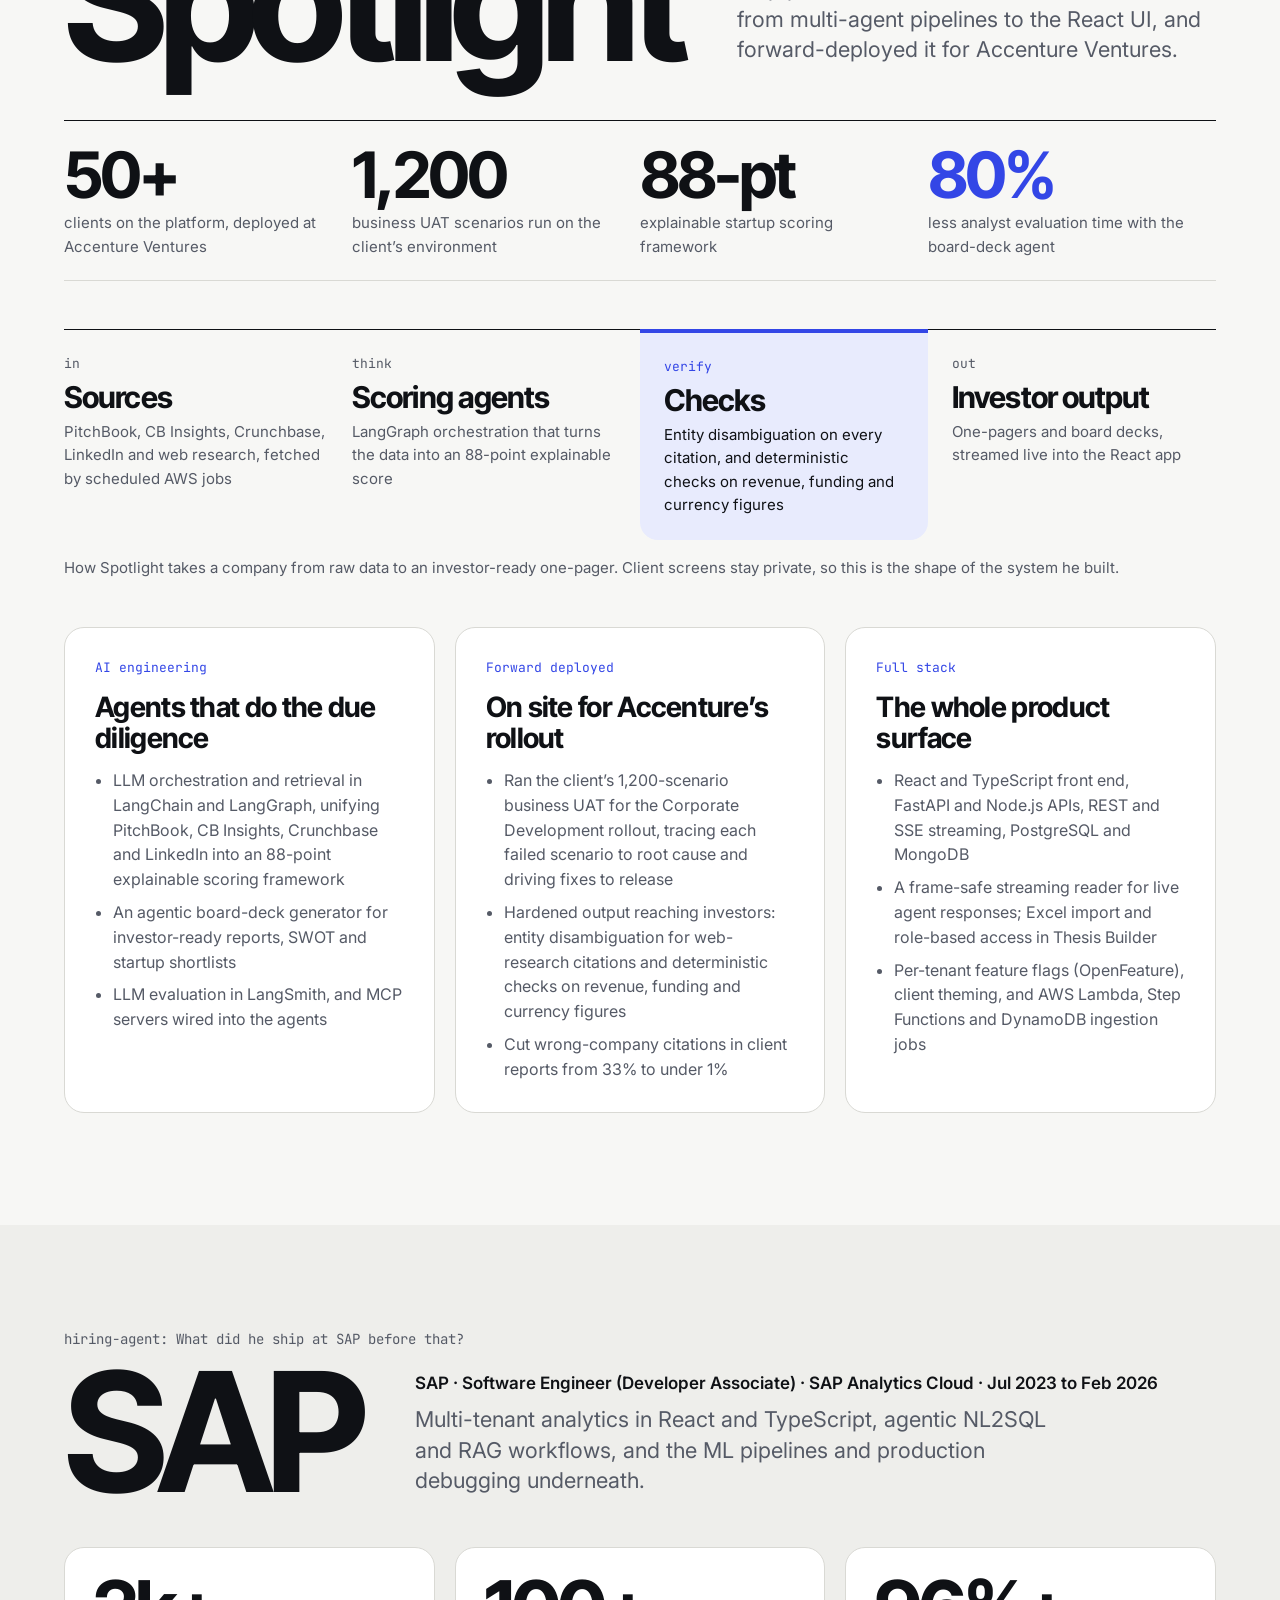
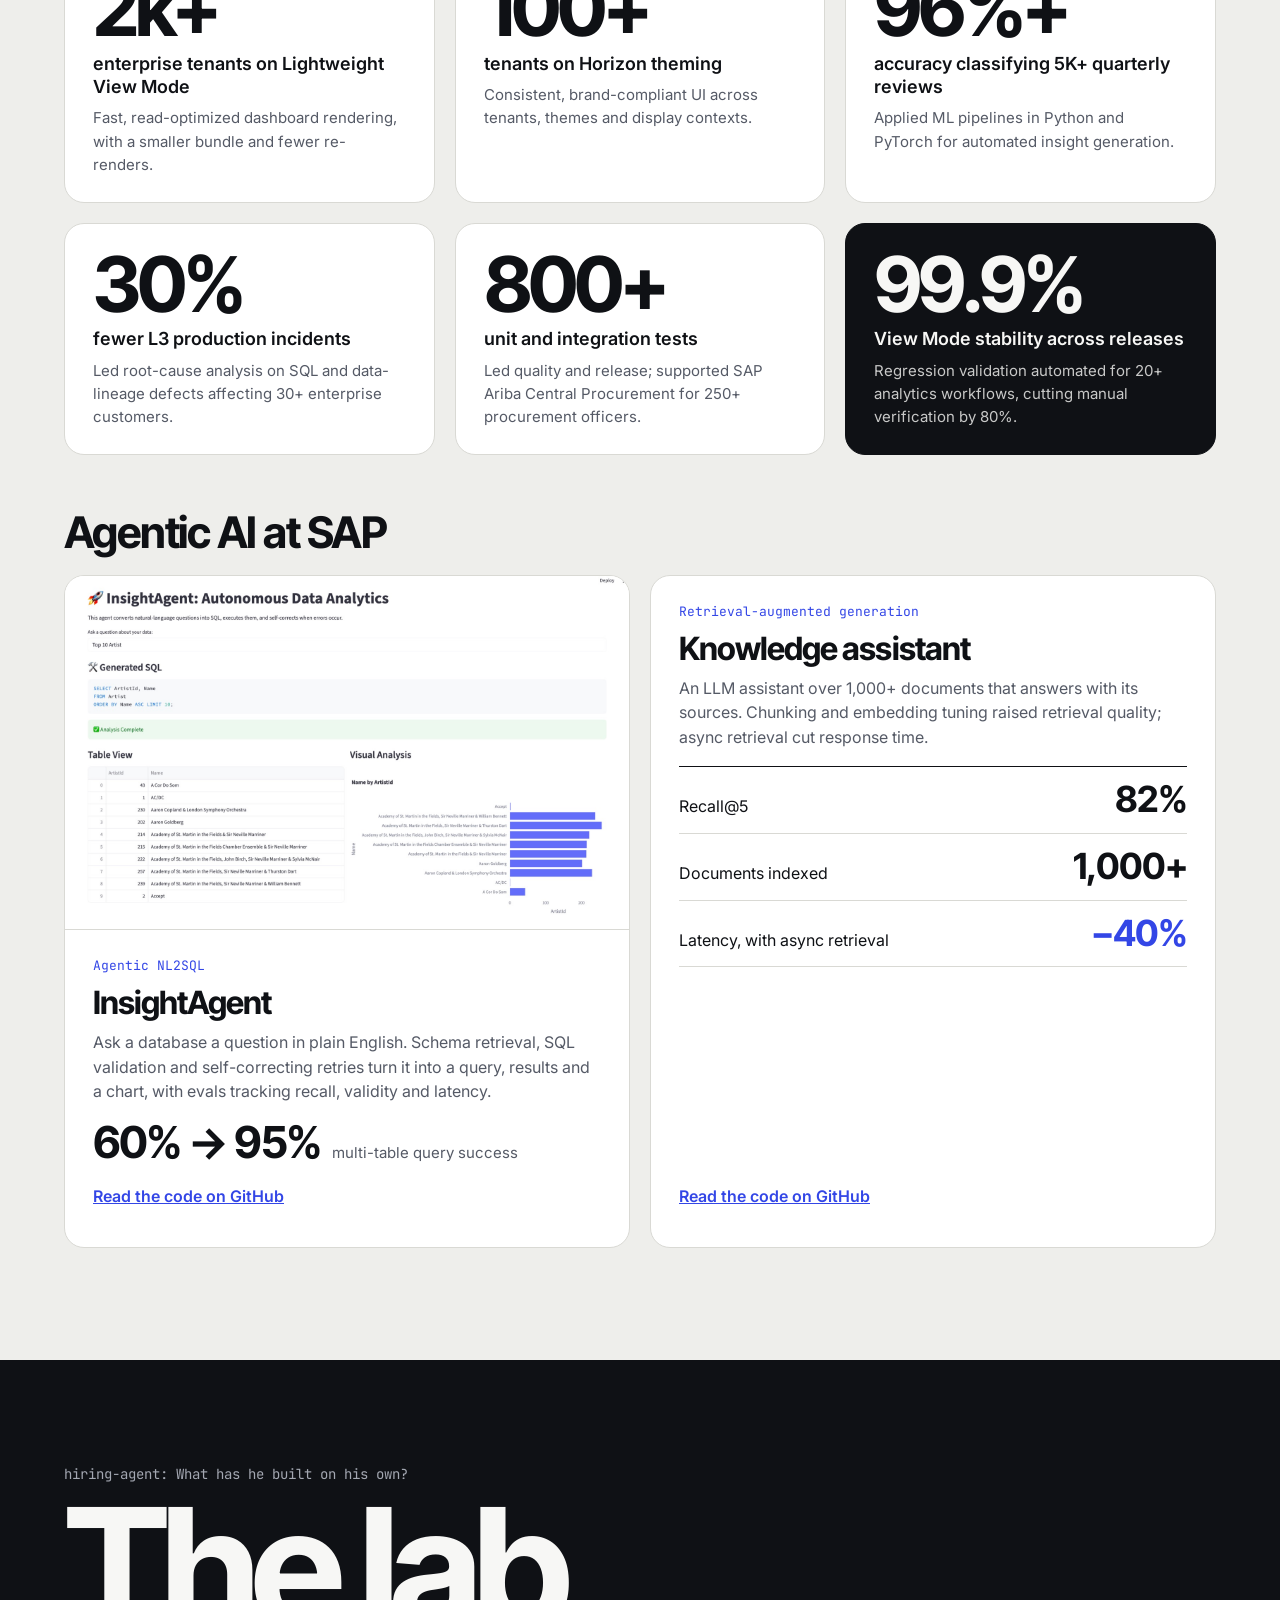
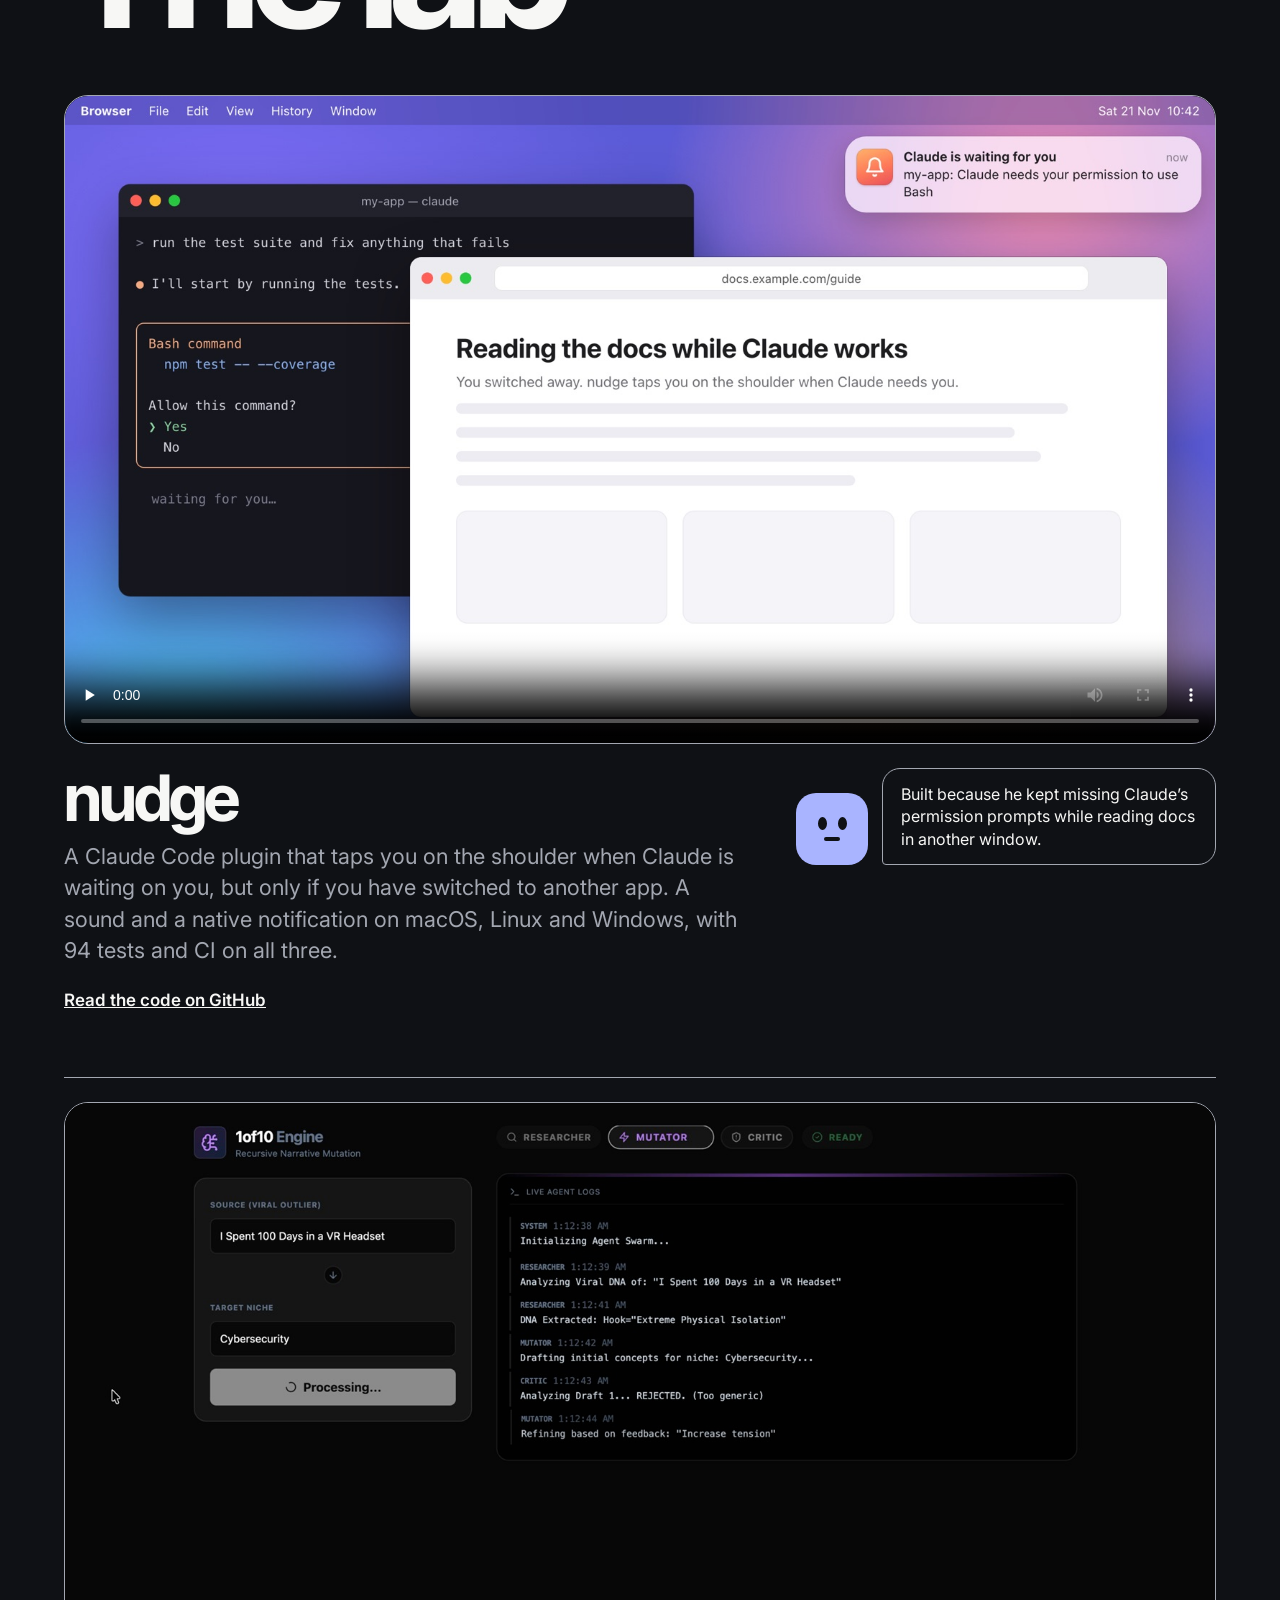
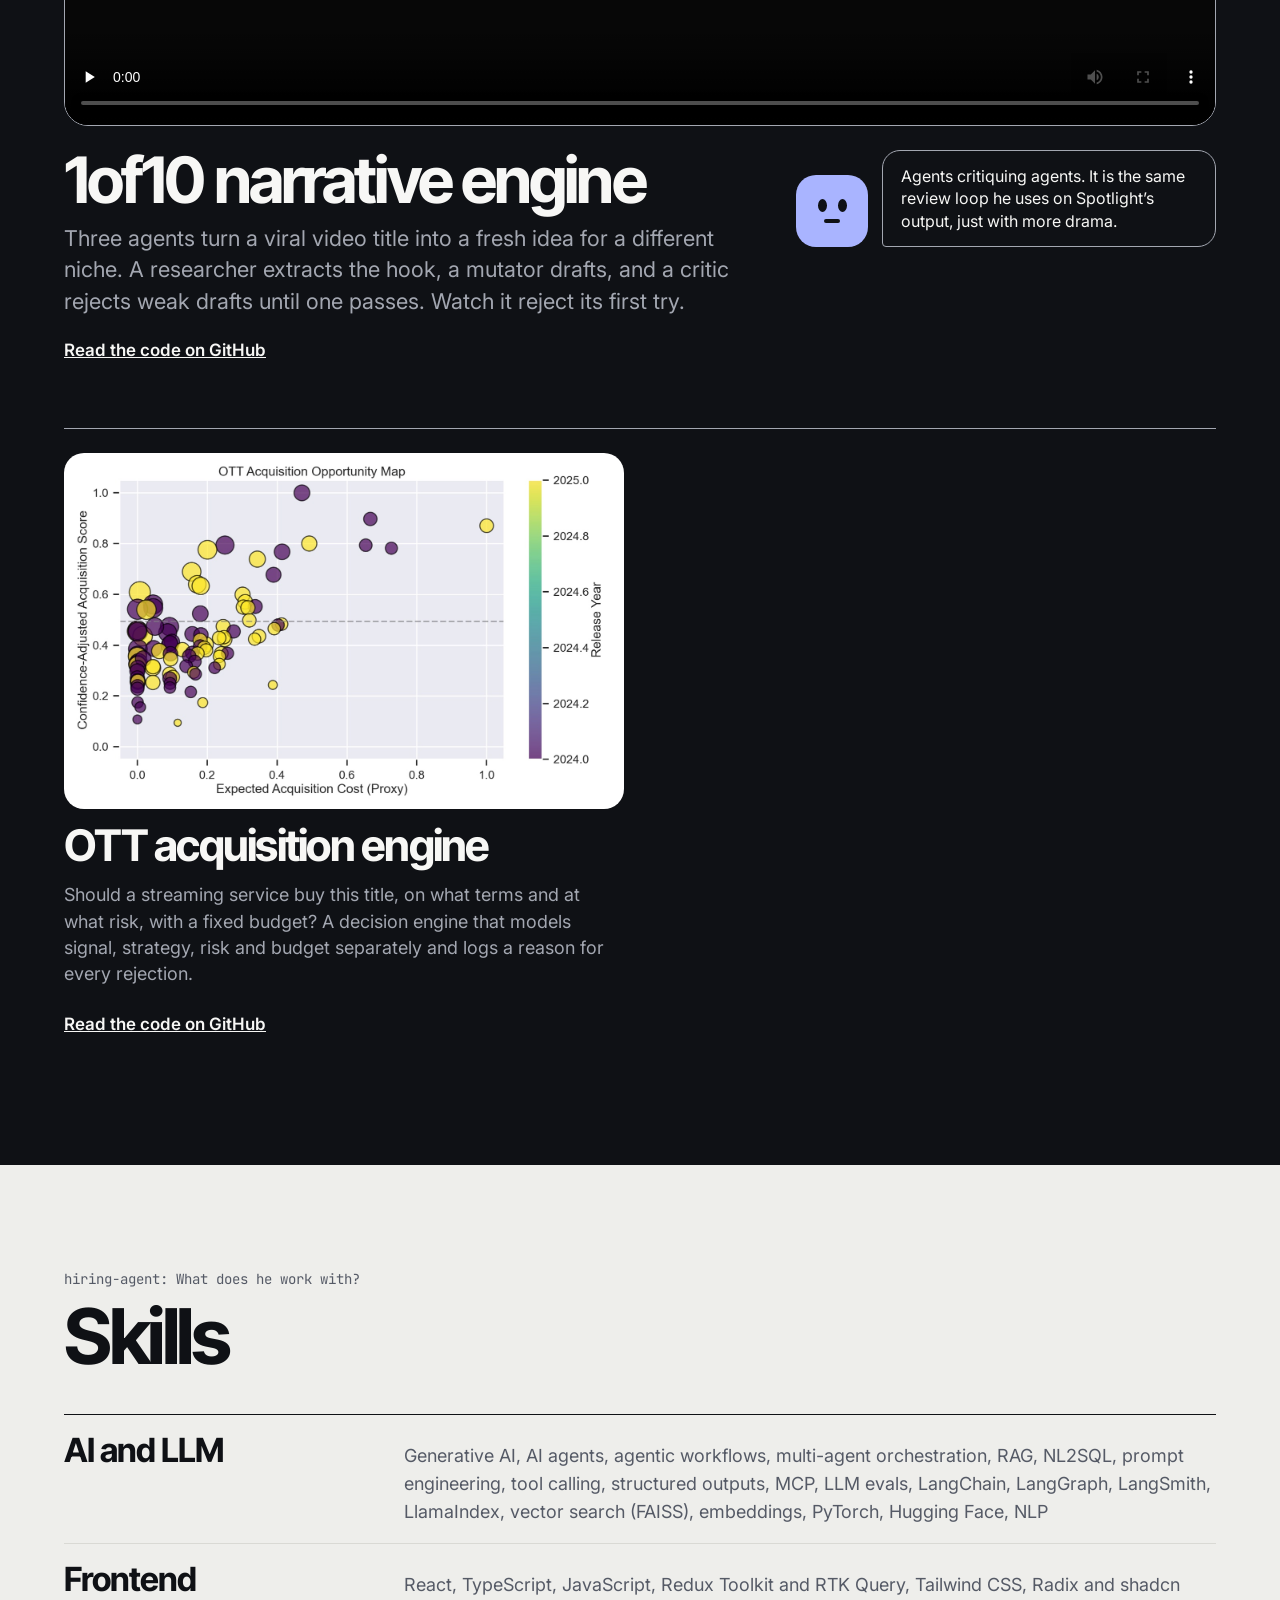
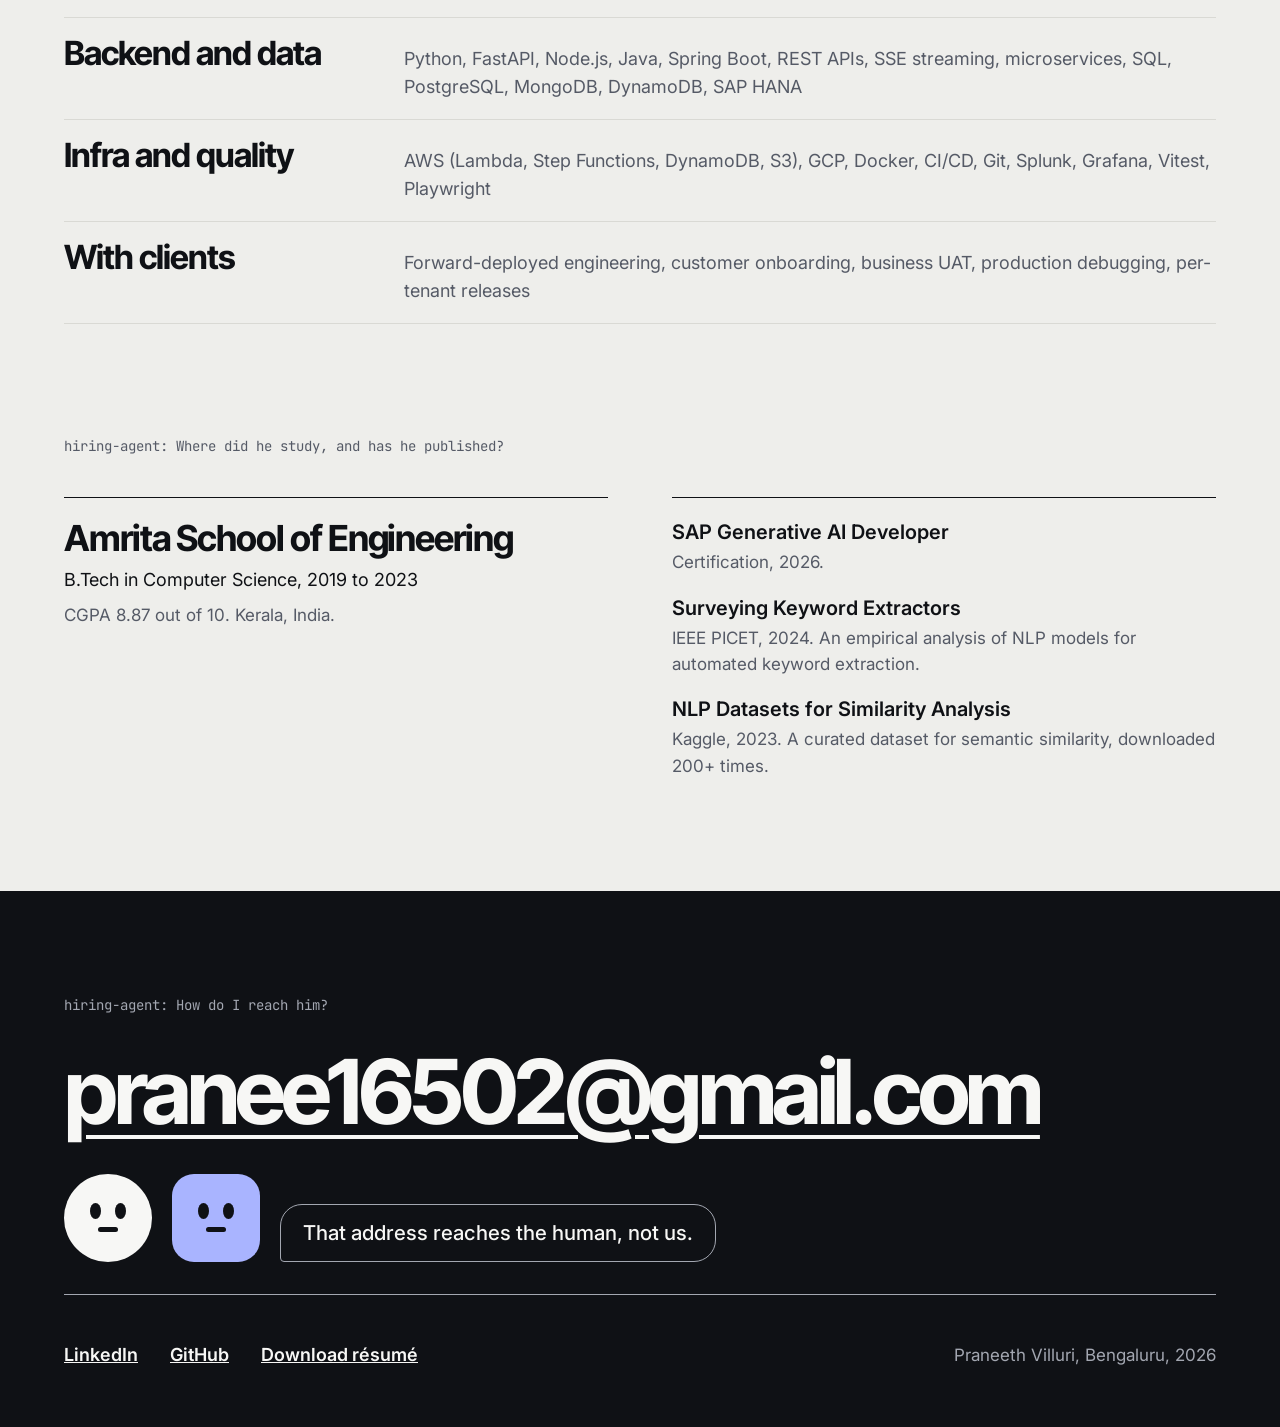
==== commit 4a2adc57: "Lead with SAP as employer, keep Lyzr current, drop immediate-joiner line Co-Authored-By: Claude Opus" ====
--- a/index.html
+++ b/index.html
@@ -4,10 +4,10 @@
 <meta charset="utf-8">
 <meta name="viewport" content="width=device-width, initial-scale=1">
 <title>Praneeth Villuri — AI engineer, forward deployed, full stack</title>
-<meta name="description" content="AI engineer, forward deployed and full stack. Led Spotlight at Lyzr AI (Mar to Nov 2026), deployed at Accenture Ventures. Ex-SAP. Open to work and can join immediately.">
+<meta name="description" content="AI engineer, forward deployed and full stack. Led Spotlight at Lyzr AI, deployed at Accenture Ventures. Ex-SAP. Open to AI engineering, forward deployed and full stack roles.">
 <link rel="canonical" href="https://praneeth16502.github.io/">
 <meta property="og:title" content="Praneeth Villuri">
-<meta property="og:description" content="AI engineering, forward deployed, full stack. Led Spotlight at Lyzr AI, deployed at Accenture Ventures. Ex-SAP. Immediate joiner.">
+<meta property="og:description" content="AI engineering, forward deployed, full stack. Led Spotlight at Lyzr AI, deployed at Accenture Ventures. Ex-SAP.">
 <meta property="og:type" content="website">
 <meta property="og:url" content="https://praneeth16502.github.io/">
 <meta name="color-scheme" content="light dark">
@@ -89,7 +89,7 @@
 <section style="background: var(--bg)">
 <div style="width: 100%; max-width: 1280px; margin: 0 auto; box-sizing: border-box; padding: 40px clamp(20px, 5vw, 64px) 88px; display: flex; flex-direction: column; gap: 36px">
 
-<p style="margin: 0; font-family: 'JetBrains Mono', Menlo, monospace; font-size: 14px; color: var(--muted)">AI engineer · Ex-Lyzr AI, ex-SAP · Bengaluru · Open to work, immediate joiner</p>
+<p style="margin: 0; font-family: 'JetBrains Mono', Menlo, monospace; font-size: 14px; color: var(--muted)">Member of Technical Staff · Lyzr AI · Ex-SAP · Bengaluru · Open to work</p>
 <h1 style="margin: 0; font-family: 'Inter Tight', Inter, sans-serif; font-size: clamp(64px, 13vw, 200px); line-height: 0.88; font-weight: 700; letter-spacing: -0.055em">Praneeth Villuri<span style="color: var(--accent)">.</span></h1>
 
 <div style="display: flex; flex-wrap: wrap; gap: 10px">
@@ -130,7 +130,7 @@
 <div id="answer-wrap" style="align-self: flex-end; max-width: 100%; display: flex; align-items: flex-end; gap: clamp(12px, 2vw, 20px)">
 <div style="min-width: 0; display: flex; flex-direction: column; align-items: flex-end; gap: 6px">
 <span style="font-family: 'JetBrains Mono', Menlo, monospace; font-size: 13px; color: var(--muted)">praneeth-agent</span>
-<p style="margin: 0; max-width: 36em; box-sizing: border-box; background: var(--accent-soft); color: var(--ink); padding: 16px 22px; border-radius: 22px 22px 4px 22px; font-size: clamp(17px, 1.5vw, 20px); font-weight: 500; line-height: 1.45"><span id="a-text">An AI engineer with 3+ years shipping LLM products to production. Until November 2026 he was a Member of Technical Staff at Lyzr AI, where he led end-to-end development of Spotlight, an agentic platform for investors, and forward-deployed it at Accenture Ventures. Before that, SAP Analytics Cloud. He is open to work and can join immediately.</span><span id="a-caret" class="caret" aria-hidden="true" hidden></span></p>
+<p style="margin: 0; max-width: 36em; box-sizing: border-box; background: var(--accent-soft); color: var(--ink); padding: 16px 22px; border-radius: 22px 22px 4px 22px; font-size: clamp(17px, 1.5vw, 20px); font-weight: 500; line-height: 1.45"><span id="a-text">A Member of Technical Staff at Lyzr AI with 3+ years shipping LLM products to production. He led end-to-end development of Spotlight, an agentic platform for investors, and forward-deployed it at Accenture Ventures. Before that, SAP, on SAP Analytics Cloud.</span><span id="a-caret" class="caret" aria-hidden="true" hidden></span></p>
 </div>
 <div aria-hidden="true" style="flex: none; width: clamp(72px, 9vw, 112px); height: clamp(72px, 9vw, 112px); box-sizing: border-box; border-radius: 26px; background: var(--accent); border: 1.5px solid var(--ink); display: flex; flex-direction: column; align-items: center; justify-content: center; gap: 10px">
 <div style="display: flex; gap: 16px; transform: translate(calc(var(--lx, 0) * 7px), calc(var(--ly, 0) * 5px))"><span class="lid-late" style="display: block; width: 12px; height: 18px; border-radius: 50%; background: var(--bg)"></span><span class="lid-late" style="display: block; width: 12px; height: 18px; border-radius: 50%; background: var(--bg)"></span></div>
@@ -172,11 +172,11 @@
 <section id="experience" style="background: var(--bg)">
 <div style="width: 100%; max-width: 1280px; margin: 0 auto; box-sizing: border-box; padding: 104px clamp(20px, 5vw, 64px) 112px; display: flex; flex-direction: column; gap: 48px">
 <div style="display: flex; flex-direction: column; gap: 10px">
-<code style="font-family: 'JetBrains Mono', Menlo, monospace; font-size: 14px; color: var(--muted)">hiring-agent: What did he build at Lyzr?</code>
+<code style="font-family: 'JetBrains Mono', Menlo, monospace; font-size: 14px; color: var(--muted)">hiring-agent: What is he building at Lyzr?</code>
 <div style="display: flex; flex-wrap: wrap; align-items: flex-end; gap: 16px 56px">
 <h2 style="margin: 0; font-family: 'Inter Tight', Inter, sans-serif; font-size: clamp(72px, 13vw, 196px); line-height: 0.86; font-weight: 700; letter-spacing: -0.055em">Spotlight</h2>
 <div style="flex: 1 1 380px; min-width: 0; display: flex; flex-direction: column; gap: 8px; padding-bottom: 8px">
-<p style="margin: 0; font-size: 17px; font-weight: 600">Lyzr AI · Member of Technical Staff · Mar 2026 to Nov 2026</p>
+<p style="margin: 0; font-size: 17px; font-weight: 600">Lyzr AI · Member of Technical Staff · Mar 2026 to present</p>
 <p style="margin: 0; max-width: 30em; font-size: clamp(19px, 1.7vw, 23px); line-height: 1.4; color: var(--muted)">Lyzr’s agentic CVC intelligence platform: a one-stop platform for investors. He led it end to end, from multi-agent pipelines to the React UI, and forward-deployed it for Accenture Ventures.</p>
 </div>
 </div>
@@ -254,7 +254,7 @@
 <div style="display: flex; flex-wrap: wrap; align-items: flex-end; gap: 16px 56px">
 <h2 style="margin: 0; font-family: 'Inter Tight', Inter, sans-serif; font-size: clamp(72px, 13vw, 196px); line-height: 0.86; font-weight: 700; letter-spacing: -0.055em">SAP</h2>
 <div style="flex: 1 1 380px; min-width: 0; display: flex; flex-direction: column; gap: 8px; padding-bottom: 8px">
-<p style="margin: 0; font-size: 17px; font-weight: 600">SAP Analytics Cloud · Software Engineer (Developer Associate) · Jul 2023 to Feb 2026</p>
+<p style="margin: 0; font-size: 17px; font-weight: 600">SAP · Software Engineer (Developer Associate) · SAP Analytics Cloud · Jul 2023 to Feb 2026</p>
 <p style="margin: 0; max-width: 30em; font-size: clamp(19px, 1.7vw, 23px); line-height: 1.4; color: var(--muted)">Multi-tenant analytics in React and TypeScript, agentic NL2SQL and RAG workflows, and the ML pipelines and production debugging underneath.</p>
 </div>
 </div>
@@ -496,13 +496,13 @@
   }
 
   var S = {
-      intro: { label: 'Who is he?', q: 'Who is Praneeth Villuri?', calls: ['read("resume.pdf", section="summary")'], a: 'An AI engineer with 3+ years shipping LLM products to production. Until November 2026 he was a Member of Technical Staff at Lyzr AI, where he led end-to-end development of Spotlight, an agentic platform for investors, and forward-deployed it at Accenture Ventures. Before that, SAP Analytics Cloud. He is open to work and can join immediately.', source: 'From his résumé, summary', href: '#experience', jump: 'See Spotlight' },
-      lyzr: { label: 'What is Spotlight?', q: 'What did he build at Lyzr?', calls: ['query("experience", company="Lyzr")', 'rank(results, by="impact")'], a: 'Spotlight, Lyzr’s agentic CVC intelligence platform, used by 50+ clients. Agents unify PitchBook, CB Insights, Crunchbase and LinkedIn into an 88-point explainable score, and a board-deck agent cut analyst evaluation time by 80%.', source: 'From his work at Lyzr', href: '#experience', jump: 'Read the Spotlight record' },
+      intro: { label: 'Who is he?', q: 'Who is Praneeth Villuri?', calls: ['read("resume.pdf", section="summary")'], a: 'A Member of Technical Staff at Lyzr AI with 3+ years shipping LLM products to production. He led end-to-end development of Spotlight, an agentic platform for investors, and forward-deployed it at Accenture Ventures. Before that, SAP, on SAP Analytics Cloud.', source: 'From his résumé, summary', href: '#experience', jump: 'See Spotlight' },
+      lyzr: { label: 'What is Spotlight?', q: 'What is he building at Lyzr?', calls: ['query("experience", company="Lyzr")', 'rank(results, by="impact")'], a: 'Spotlight, Lyzr’s agentic CVC intelligence platform, used by 50+ clients. Agents unify PitchBook, CB Insights, Crunchbase and LinkedIn into an 88-point explainable score, and a board-deck agent cut analyst evaluation time by 80%.', source: 'From his work at Lyzr', href: '#experience', jump: 'Read the Spotlight record' },
       fde: { label: 'Is he forward deployed?', q: 'Has he worked inside a client’s environment?', calls: ['search("experience", text="UAT")'], a: 'Yes. For Accenture’s Corporate Development rollout he ran the client’s 1,200-scenario business UAT on their environment, traced each failure to root cause and drove fixes to release.', source: 'From his work at Lyzr', href: '#experience', jump: 'See the rollout' },
       stack: { label: 'Full stack too?', q: 'Can he go below the UI?', calls: ['query("skills", area="backend")', 'search("experience", text="streaming")'], a: 'All the way down. React and TypeScript on top, FastAPI and Node.js APIs with SSE streaming, PostgreSQL and MongoDB, per-tenant feature flags, and AWS Lambda and Step Functions jobs feeding Spotlight.', source: 'From his résumé, skills and experience', href: '#skills', jump: 'See the full stack' },
       sap: { label: 'What did he ship at SAP?', q: 'What did he ship at SAP?', calls: ['query("experience", company="SAP")', 'rank(results, by="scale")'], a: 'Lightweight View Mode for 2k+ enterprise tenants, InsightAgent, an agentic NL2SQL workflow that lifted multi-table query success from 60% to 95%, a RAG assistant over 1,000+ documents at 82% Recall@5, and root-cause work that cut L3 incidents by 30%.', source: 'From his résumé, experience', href: '#sap', jump: 'Read the SAP record' },
       projects: { label: 'What else has he built?', q: 'What else has he built with LLMs?', calls: ['query("projects", tag="llm")'], a: 'nudge, a Claude Code plugin that taps you on the shoulder when Claude is waiting, with 94 tests and CI on three operating systems; 1of10, three agents that critique and repair each other’s drafts; and an OTT acquisition decision engine.', source: 'From his résumé, projects', href: '#work', jump: 'Open the lab' },
-      contact: { label: 'How do I reach him?', q: 'How do I reach him?', calls: ['read("resume.pdf", section="contact")'], a: 'Write to pranee16502@gmail.com, or message him on LinkedIn. That address reaches the human, not me. He can join immediately.', source: 'From his résumé, contact', href: '#contact', jump: 'Go to contact details' }
+      contact: { label: 'How do I reach him?', q: 'How do I reach him?', calls: ['read("resume.pdf", section="contact")'], a: 'Write to pranee16502@gmail.com, or message him on LinkedIn. That address reaches the human, not me.', source: 'From his résumé, contact', href: '#contact', jump: 'Go to contact details' }
     };
   var $ = function (id) { return document.getElementById(id); };
   var el = { qText: $('q-text'), qCaret: $('q-caret'), askMouth: $('ask-mouth'), calls: $('calls'), answerWrap: $('answer-wrap'), aText: $('a-text'), aCaret: $('a-caret'), answerMouth: $('answer-mouth'), doneWrap: $('done-wrap'), source: $('source'), jump: $('jump') };
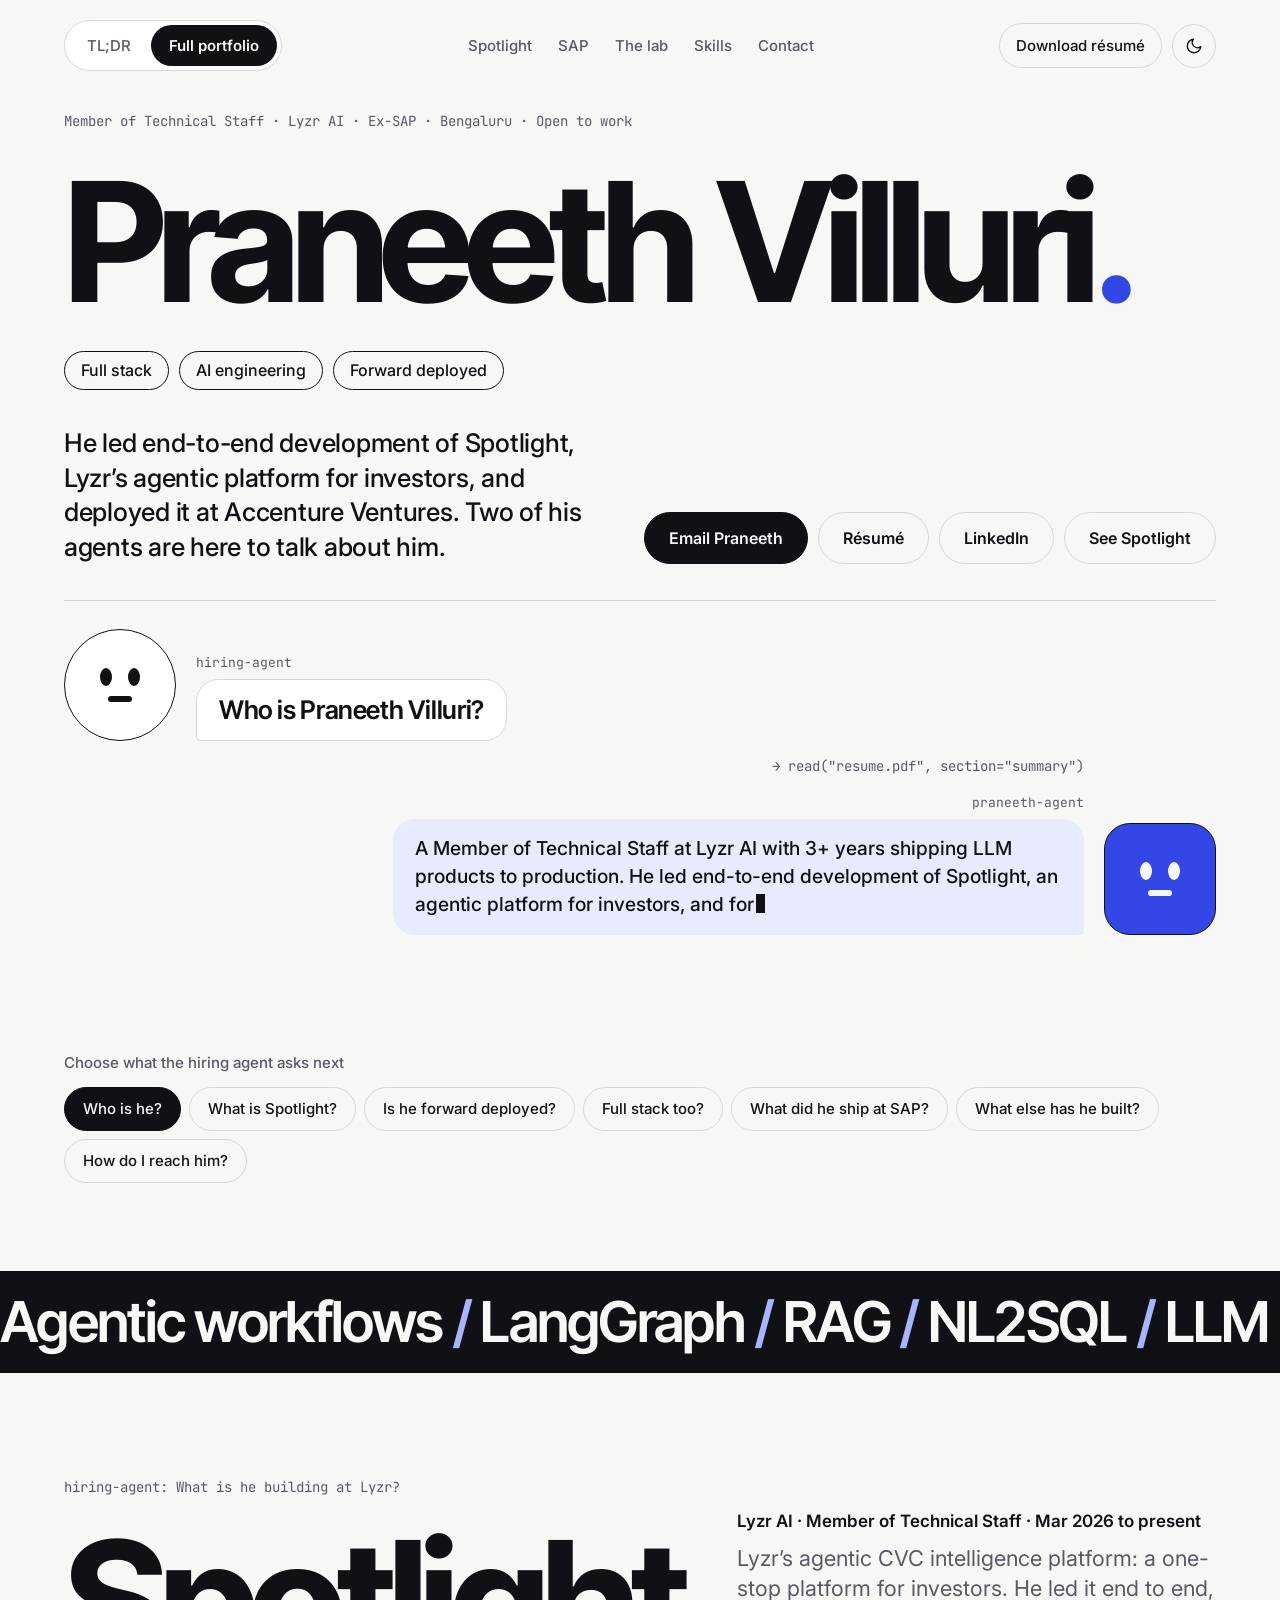
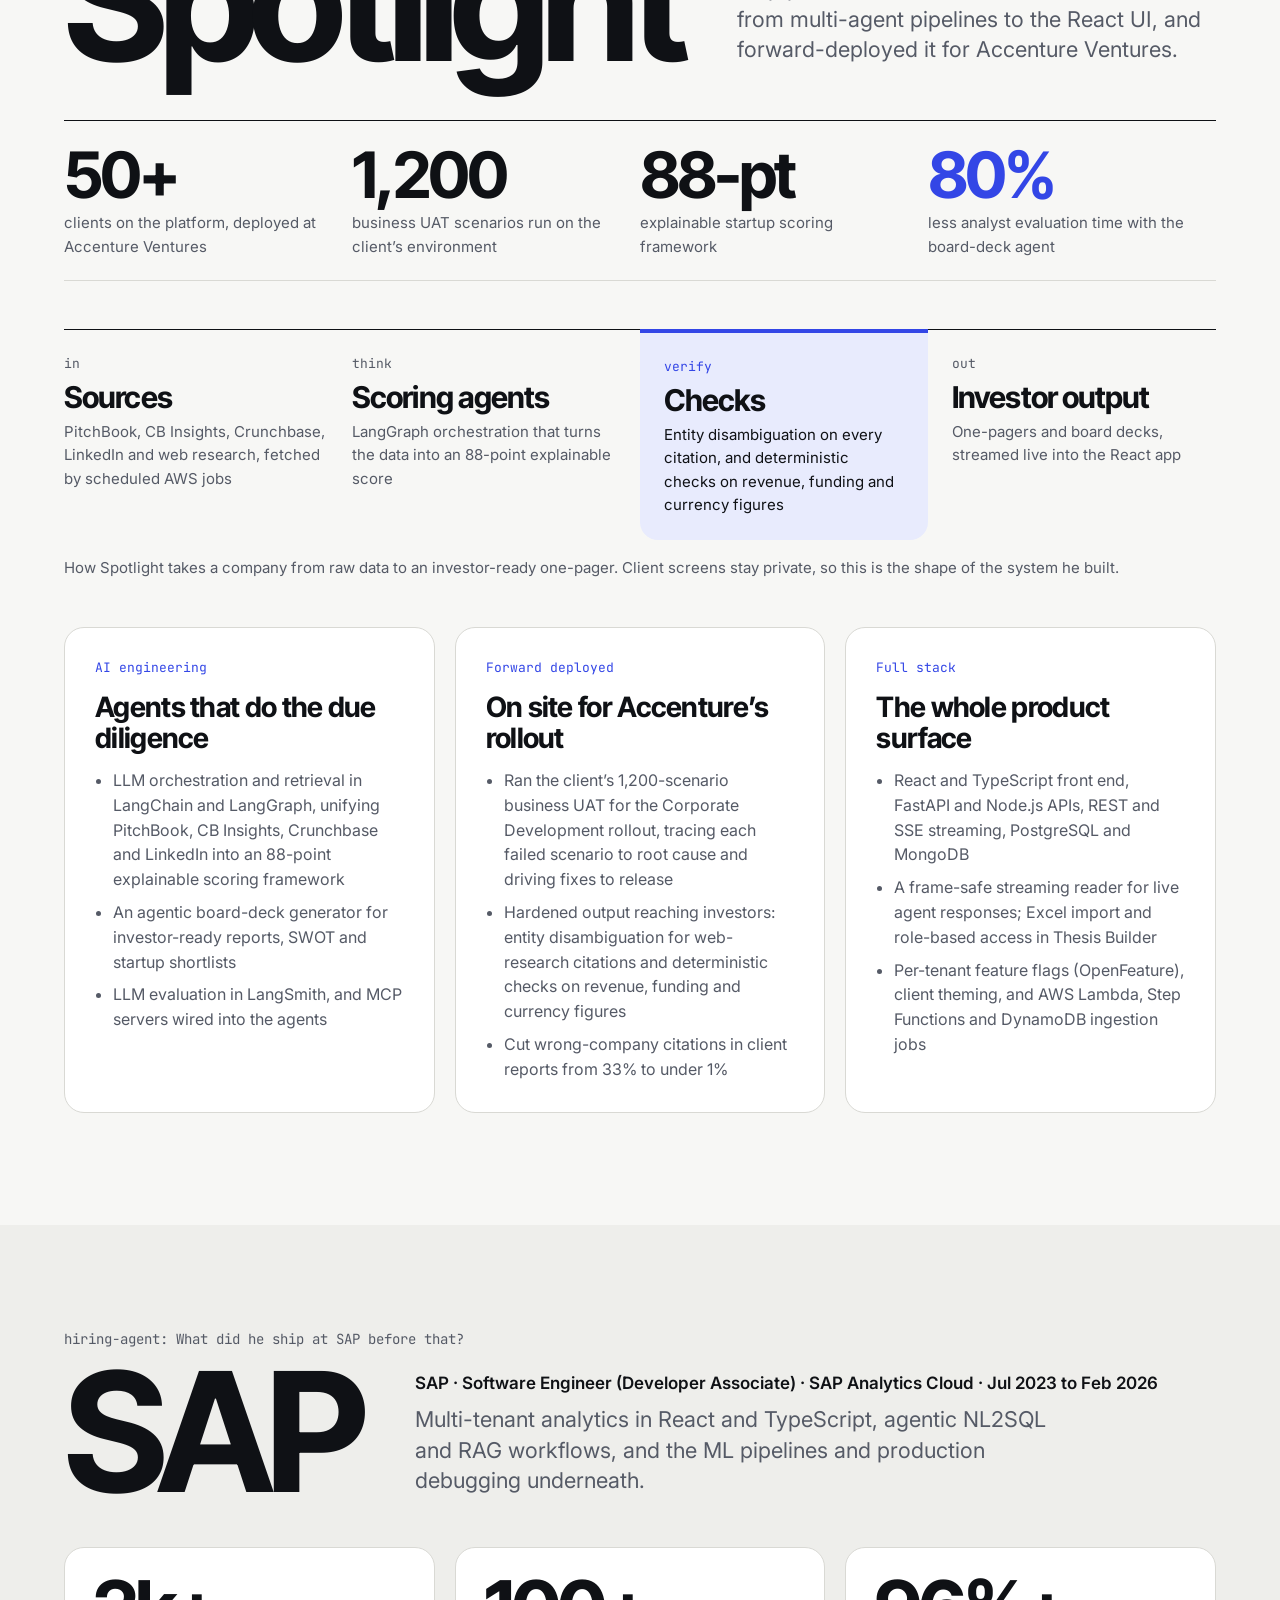
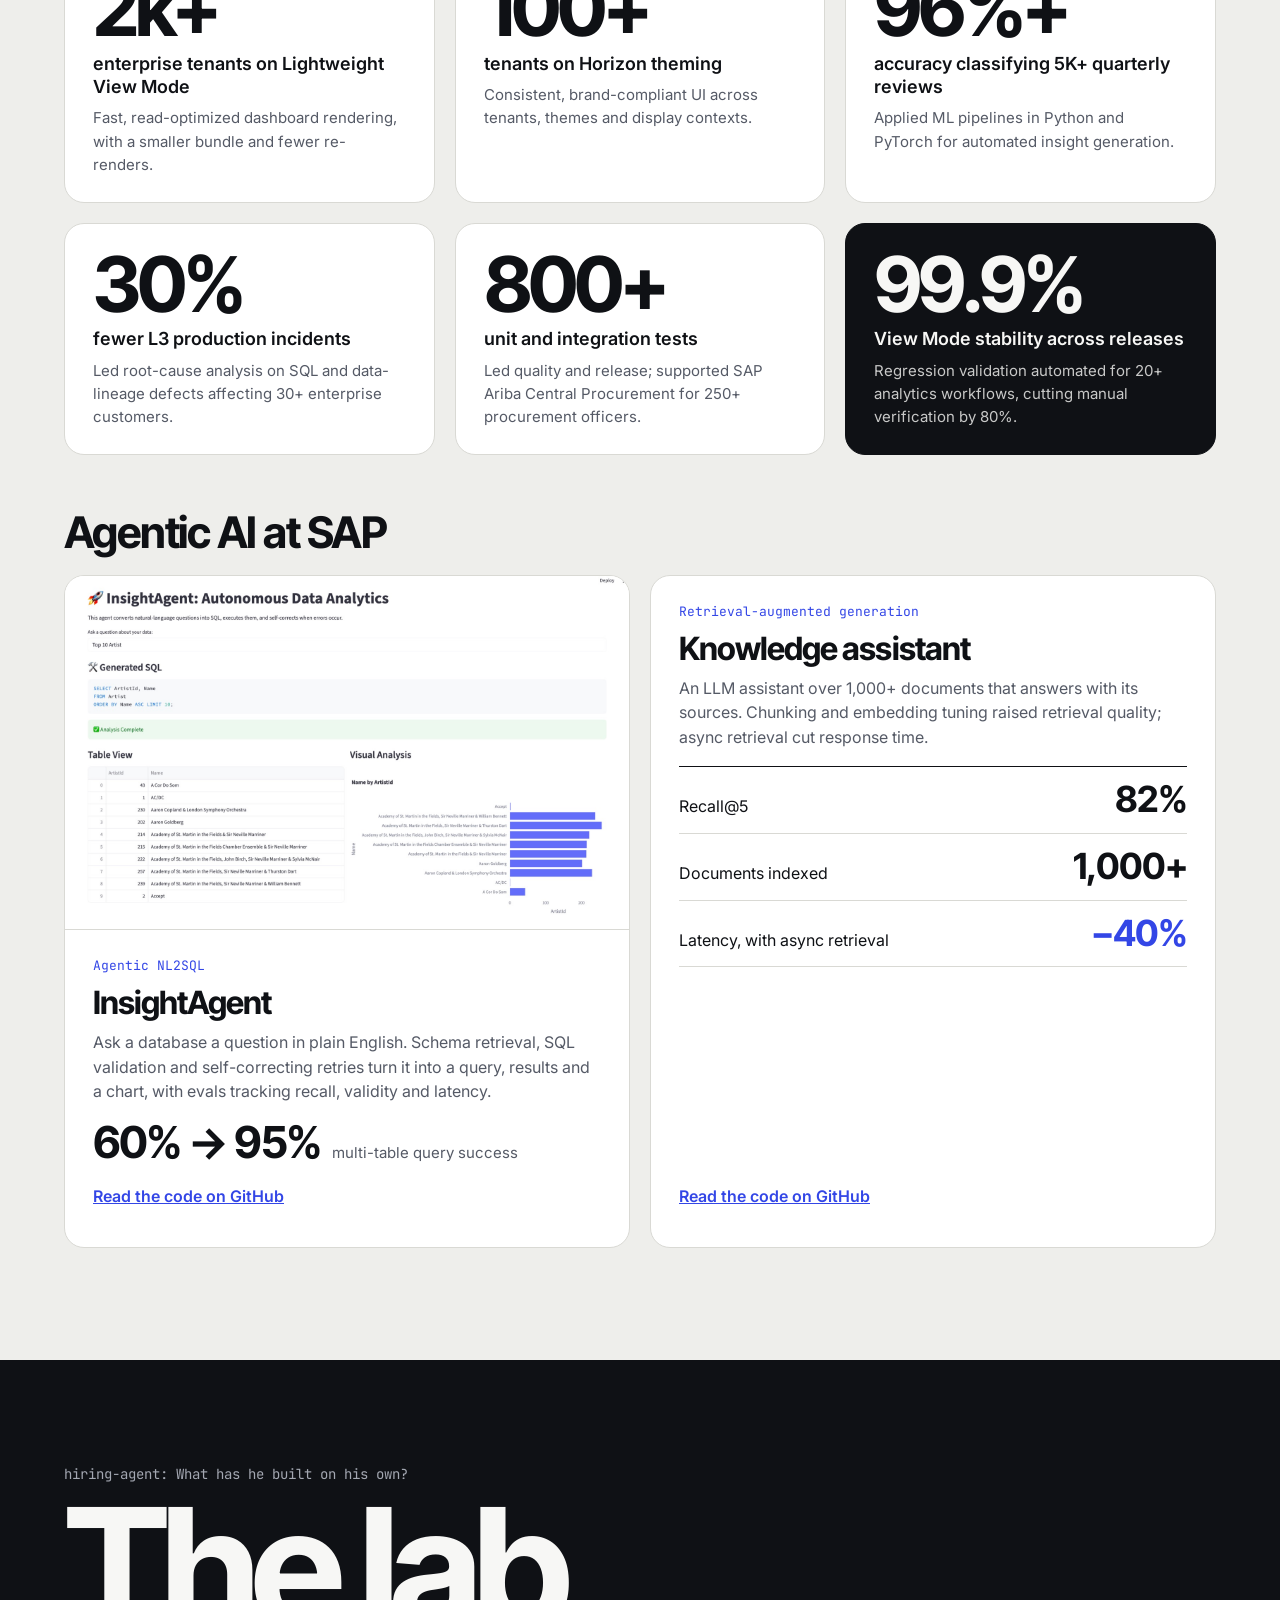
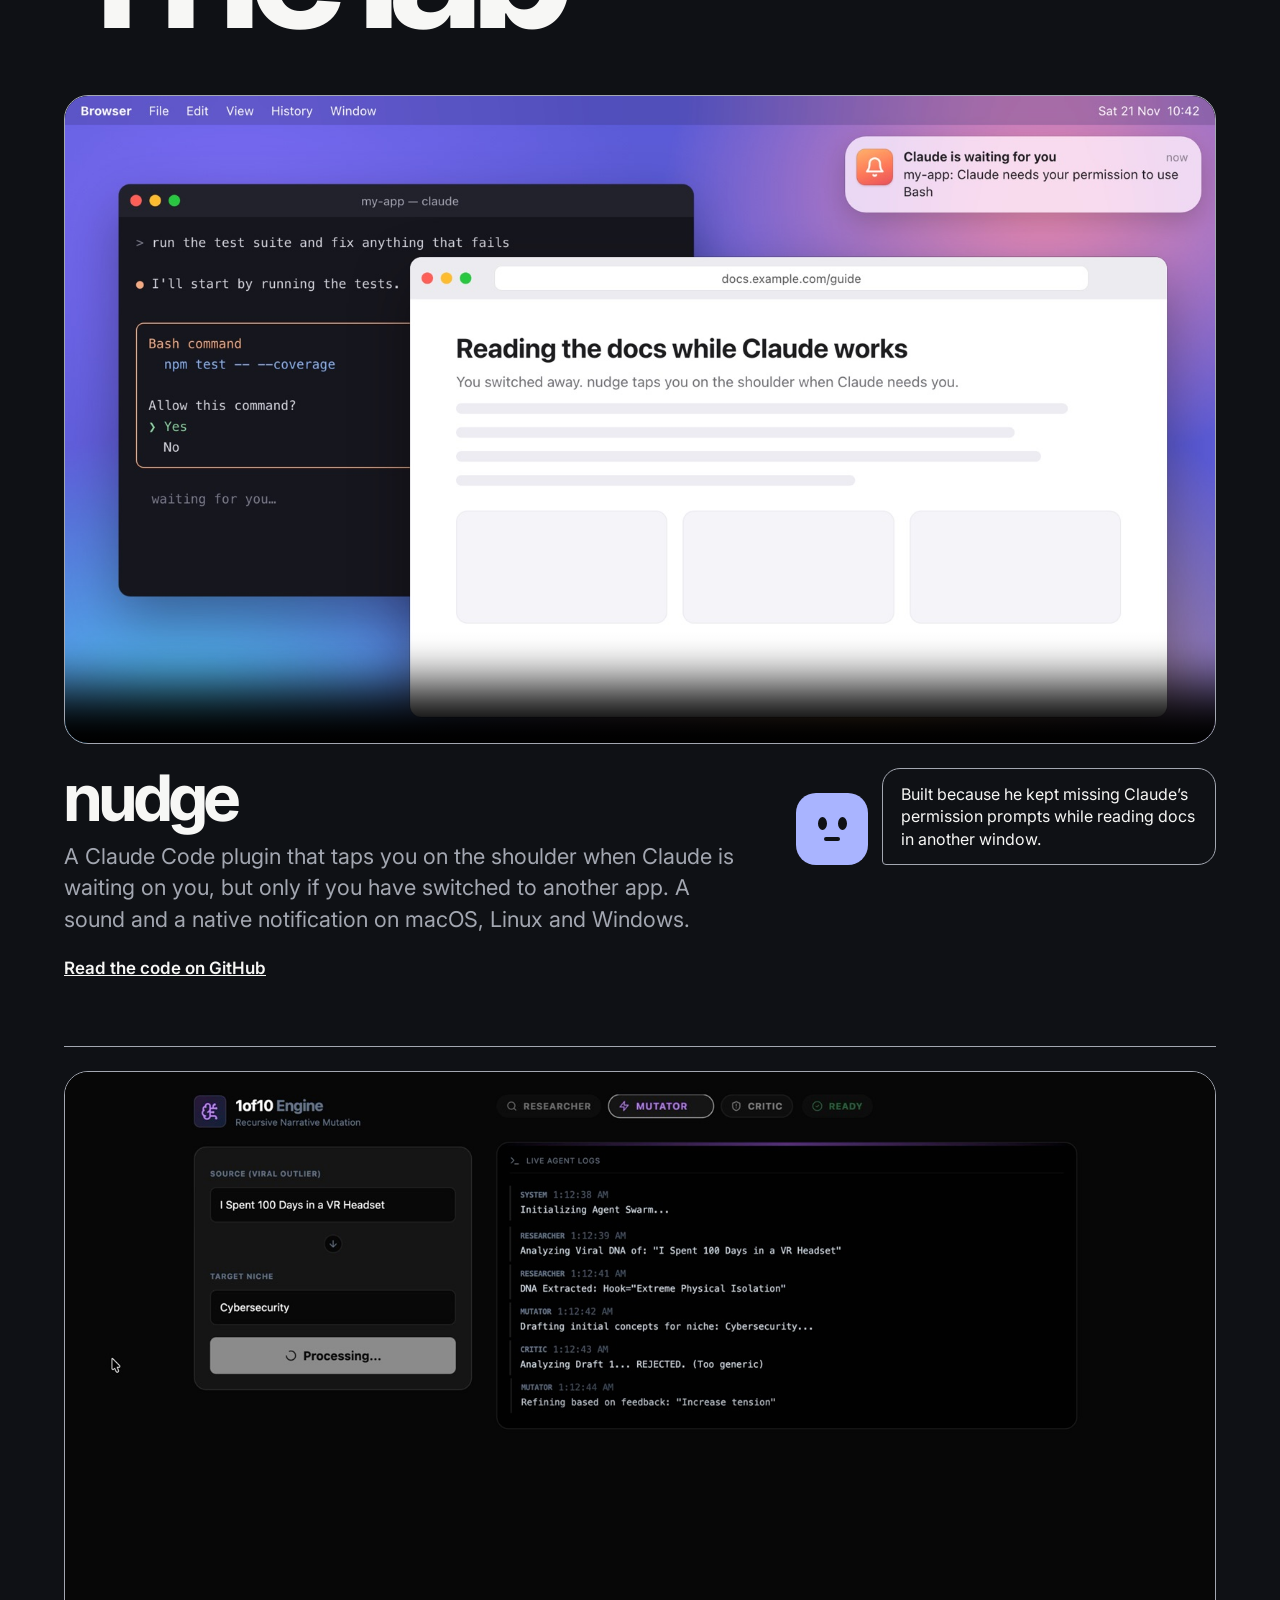
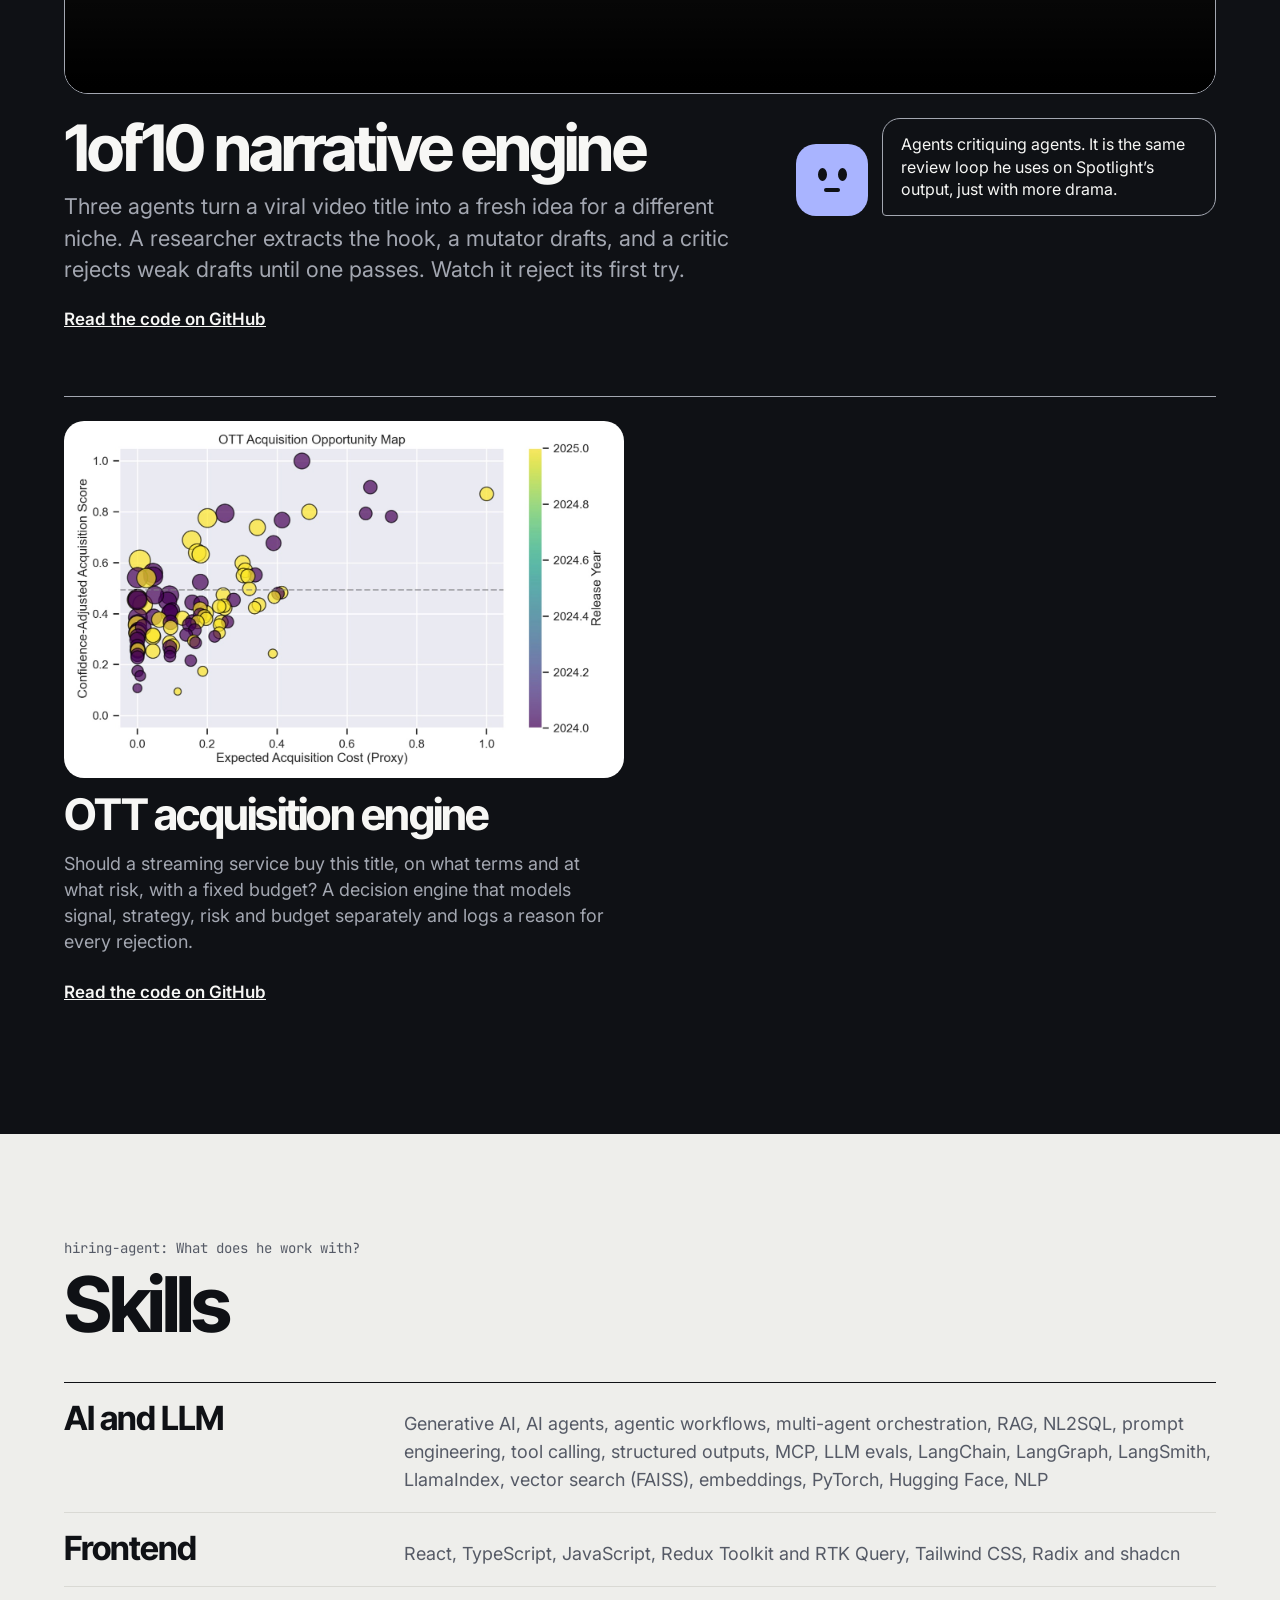
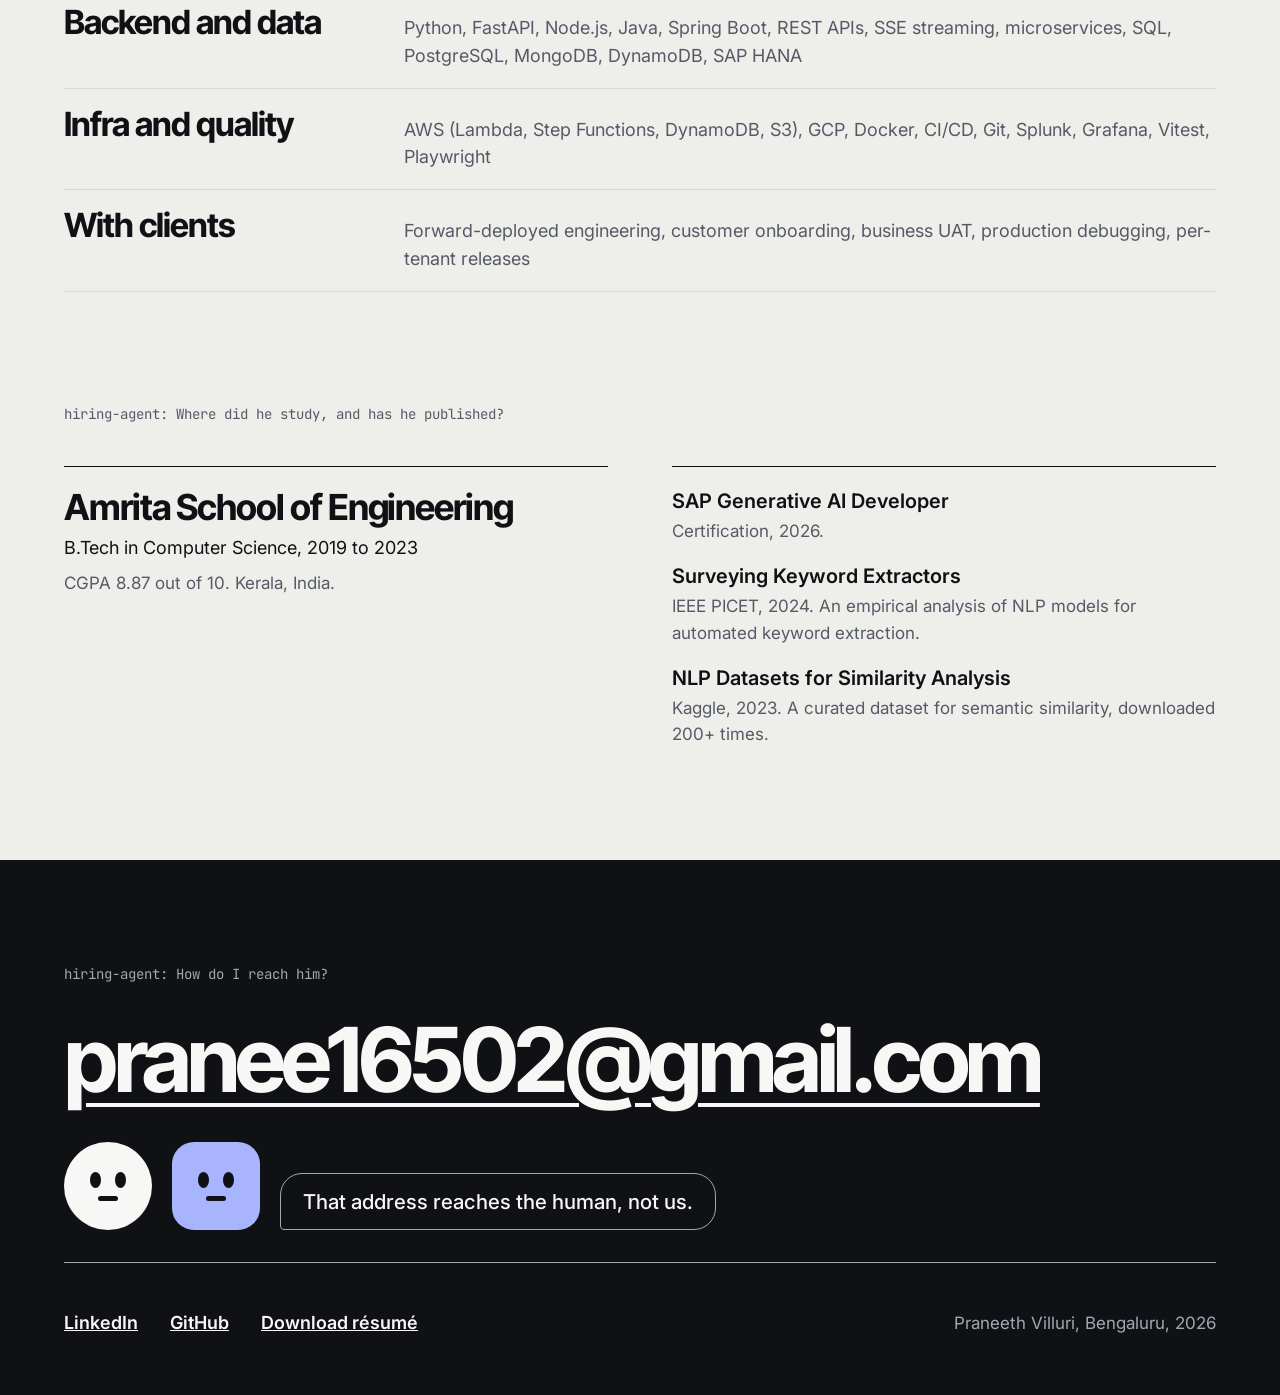
==== commit b9093416: "Drop test and CI counts from nudge Co-Authored-By: Claude Opus 5.5 <noreply@anthropic.com> Claude-Se" ====
--- a/index.html
+++ b/index.html
@@ -338,7 +338,7 @@
 <div style="display: flex; flex-wrap: wrap; align-items: flex-start; justify-content: space-between; gap: 24px 56px">
 <div style="flex: 1 1 420px; min-width: 0; display: flex; flex-direction: column; gap: 12px">
 <h3 style="margin: 0; font-family: 'Inter Tight', Inter, sans-serif; font-size: clamp(40px, 5vw, 72px); line-height: 0.95; font-weight: 700; letter-spacing: -0.045em">nudge</h3>
-<p style="margin: 0; max-width: 32em; font-size: clamp(18px, 1.7vw, 22px); line-height: 1.45; color: var(--band-muted)">A Claude Code plugin that taps you on the shoulder when Claude is waiting on you, but only if you have switched to another app. A sound and a native notification on macOS, Linux and Windows, with 94 tests and CI on all three.</p>
+<p style="margin: 0; max-width: 32em; font-size: clamp(18px, 1.7vw, 22px); line-height: 1.45; color: var(--band-muted)">A Claude Code plugin that taps you on the shoulder when Claude is waiting on you, but only if you have switched to another app. A sound and a native notification on macOS, Linux and Windows.</p>
 <a class="on-band" href="https://github.com/praneeth16502/nudge" style="align-self: flex-start; font-size: 17px; font-weight: 600; padding: 8px 0">Read the code on GitHub</a>
 </div>
 <div style="flex: 0 1 420px; min-width: 0; display: flex; align-items: flex-end; gap: 14px">
@@ -501,7 +501,7 @@
       fde: { label: 'Is he forward deployed?', q: 'Has he worked inside a client’s environment?', calls: ['search("experience", text="UAT")'], a: 'Yes. For Accenture’s Corporate Development rollout he ran the client’s 1,200-scenario business UAT on their environment, traced each failure to root cause and drove fixes to release.', source: 'From his work at Lyzr', href: '#experience', jump: 'See the rollout' },
       stack: { label: 'Full stack too?', q: 'Can he go below the UI?', calls: ['query("skills", area="backend")', 'search("experience", text="streaming")'], a: 'All the way down. React and TypeScript on top, FastAPI and Node.js APIs with SSE streaming, PostgreSQL and MongoDB, per-tenant feature flags, and AWS Lambda and Step Functions jobs feeding Spotlight.', source: 'From his résumé, skills and experience', href: '#skills', jump: 'See the full stack' },
       sap: { label: 'What did he ship at SAP?', q: 'What did he ship at SAP?', calls: ['query("experience", company="SAP")', 'rank(results, by="scale")'], a: 'Lightweight View Mode for 2k+ enterprise tenants, InsightAgent, an agentic NL2SQL workflow that lifted multi-table query success from 60% to 95%, a RAG assistant over 1,000+ documents at 82% Recall@5, and root-cause work that cut L3 incidents by 30%.', source: 'From his résumé, experience', href: '#sap', jump: 'Read the SAP record' },
-      projects: { label: 'What else has he built?', q: 'What else has he built with LLMs?', calls: ['query("projects", tag="llm")'], a: 'nudge, a Claude Code plugin that taps you on the shoulder when Claude is waiting, with 94 tests and CI on three operating systems; 1of10, three agents that critique and repair each other’s drafts; and an OTT acquisition decision engine.', source: 'From his résumé, projects', href: '#work', jump: 'Open the lab' },
+      projects: { label: 'What else has he built?', q: 'What else has he built with LLMs?', calls: ['query("projects", tag="llm")'], a: 'nudge, a Claude Code plugin that taps you on the shoulder when Claude is waiting, on macOS, Linux and Windows; 1of10, three agents that critique and repair each other’s drafts; and an OTT acquisition decision engine.', source: 'From his résumé, projects', href: '#work', jump: 'Open the lab' },
       contact: { label: 'How do I reach him?', q: 'How do I reach him?', calls: ['read("resume.pdf", section="contact")'], a: 'Write to pranee16502@gmail.com, or message him on LinkedIn. That address reaches the human, not me.', source: 'From his résumé, contact', href: '#contact', jump: 'Go to contact details' }
     };
   var $ = function (id) { return document.getElementById(id); };
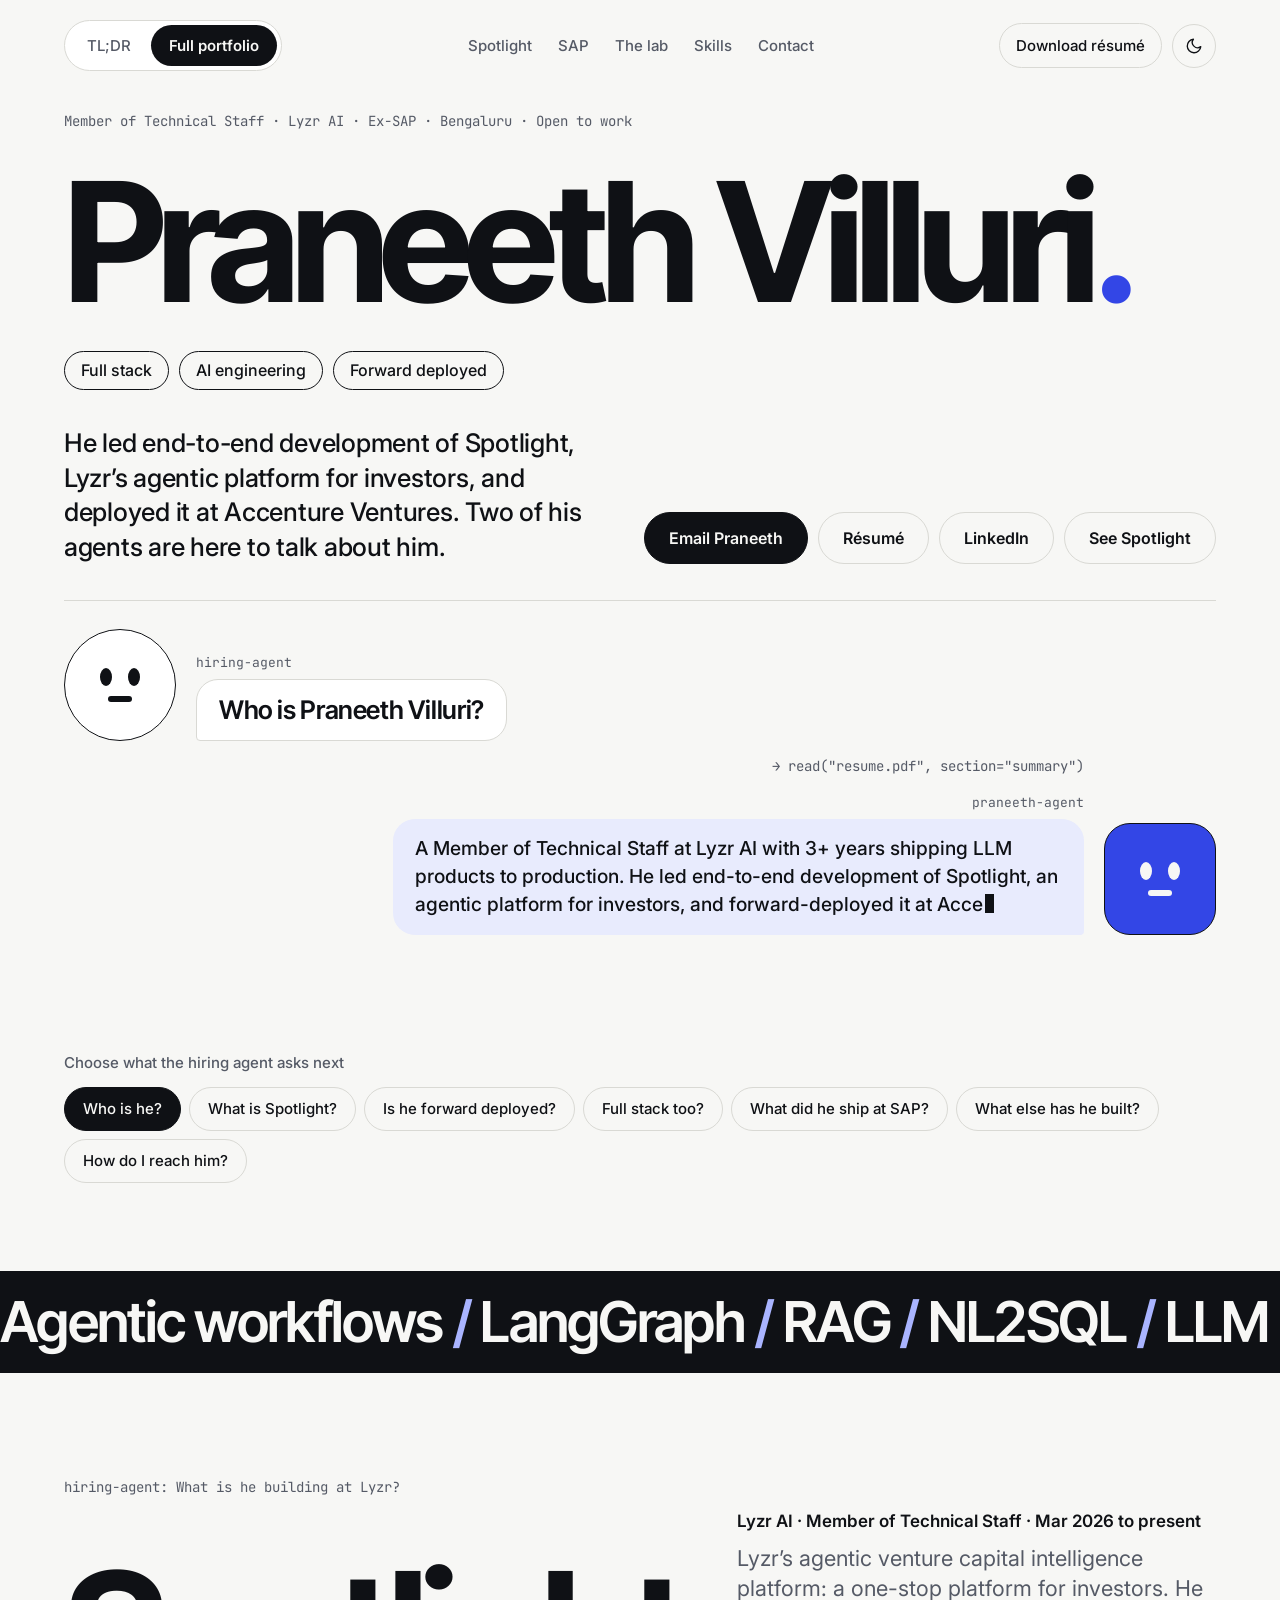
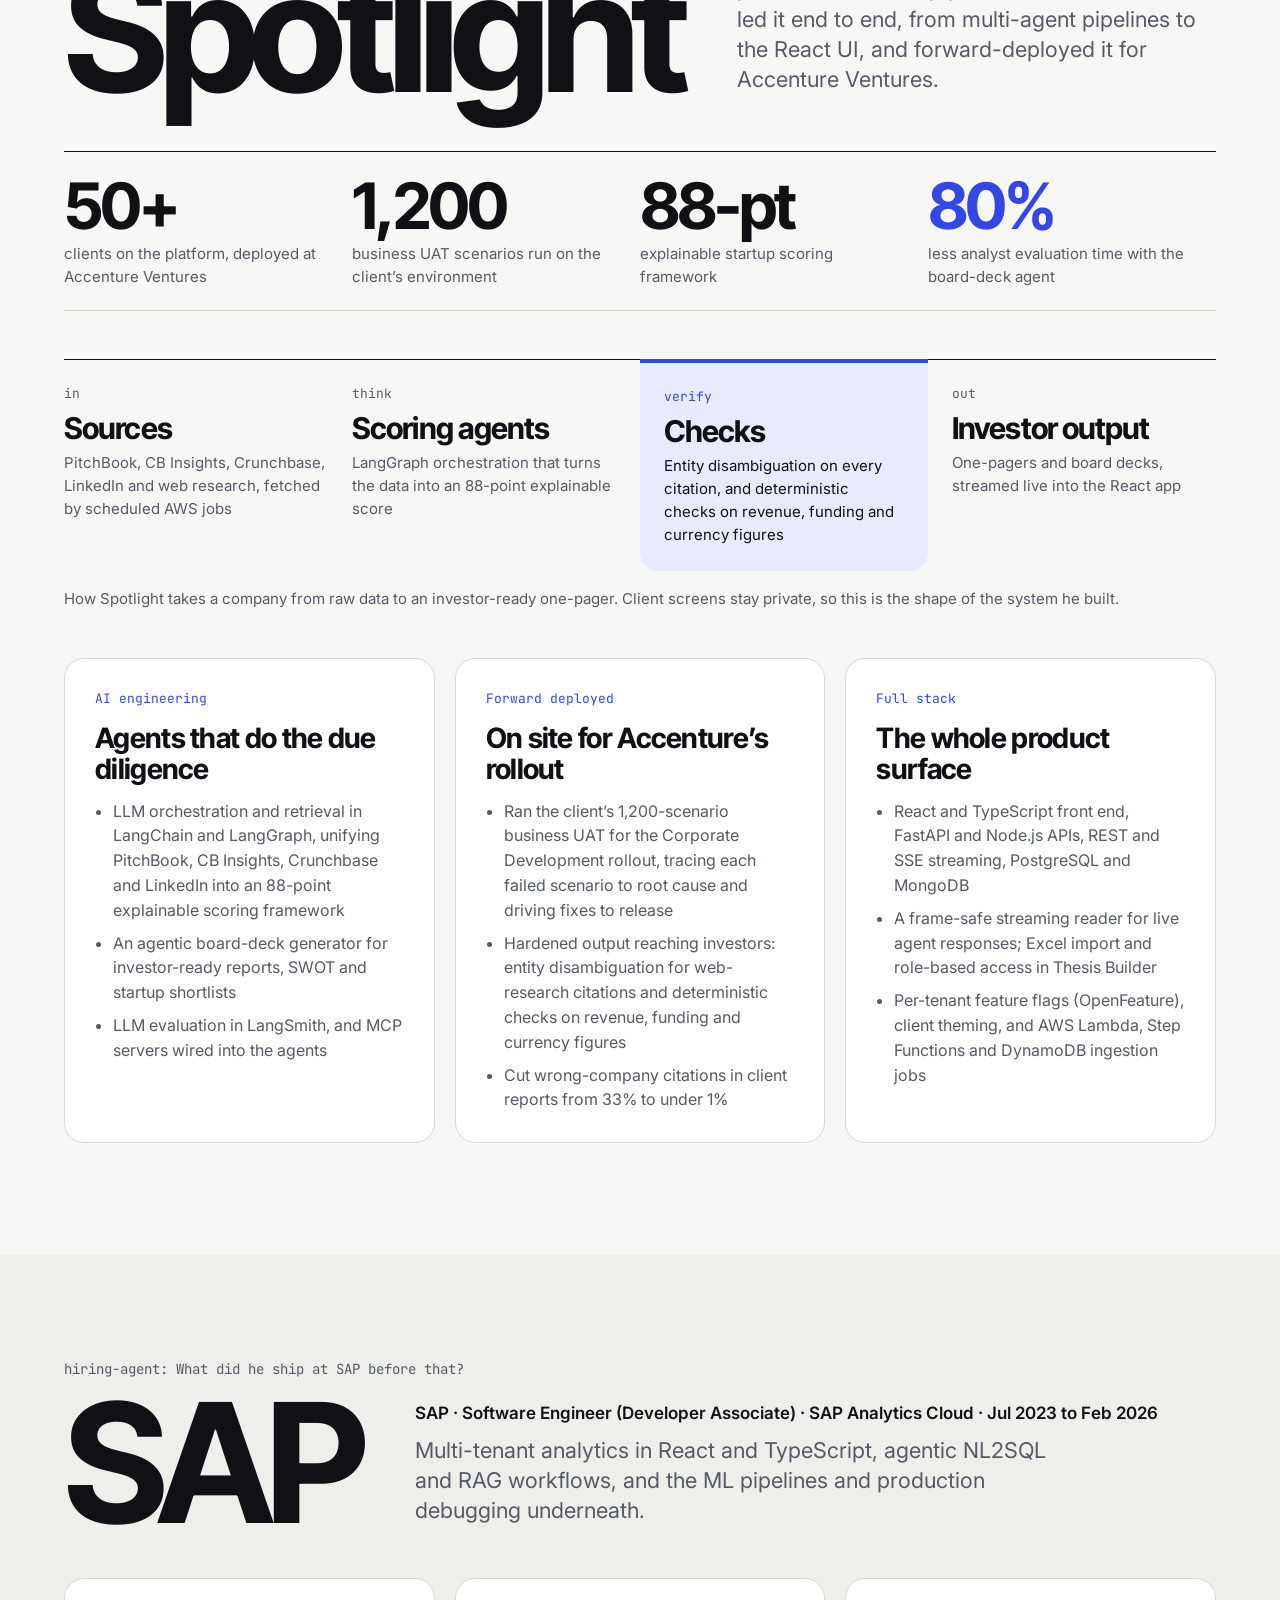
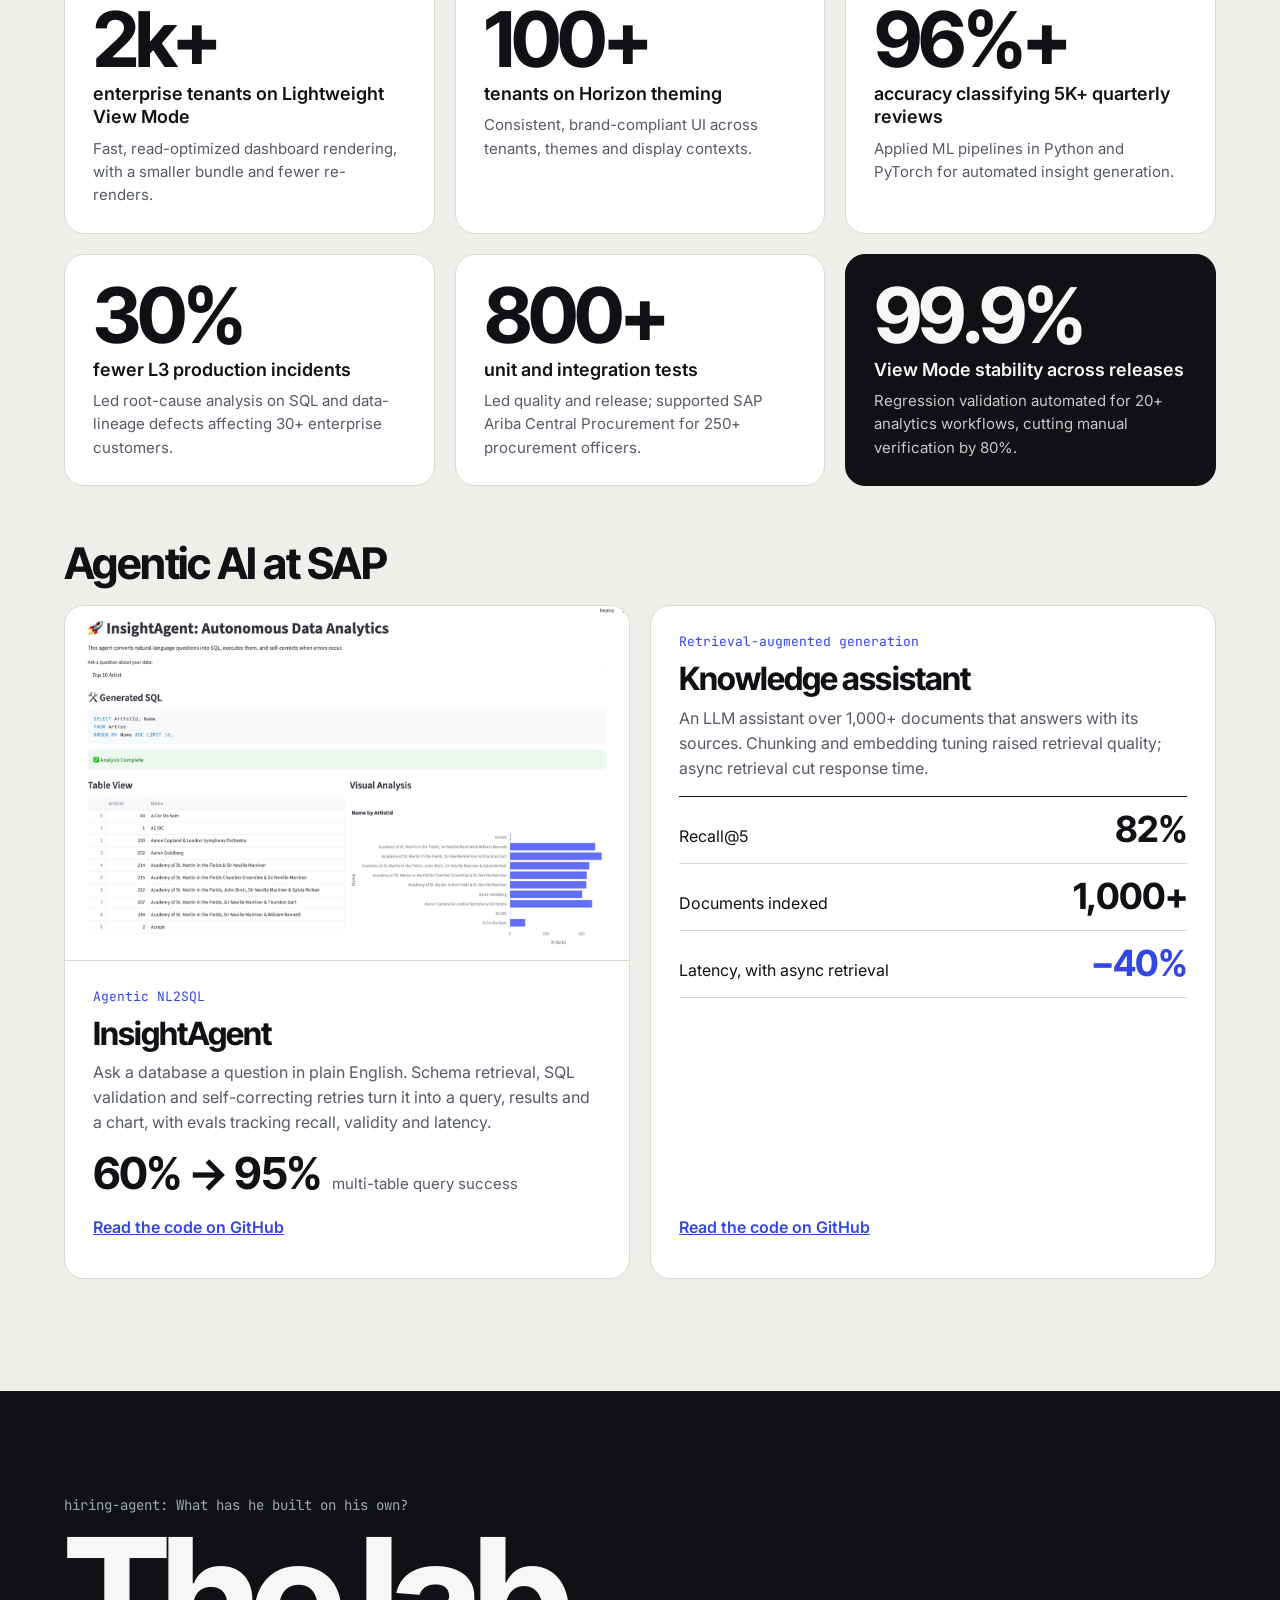
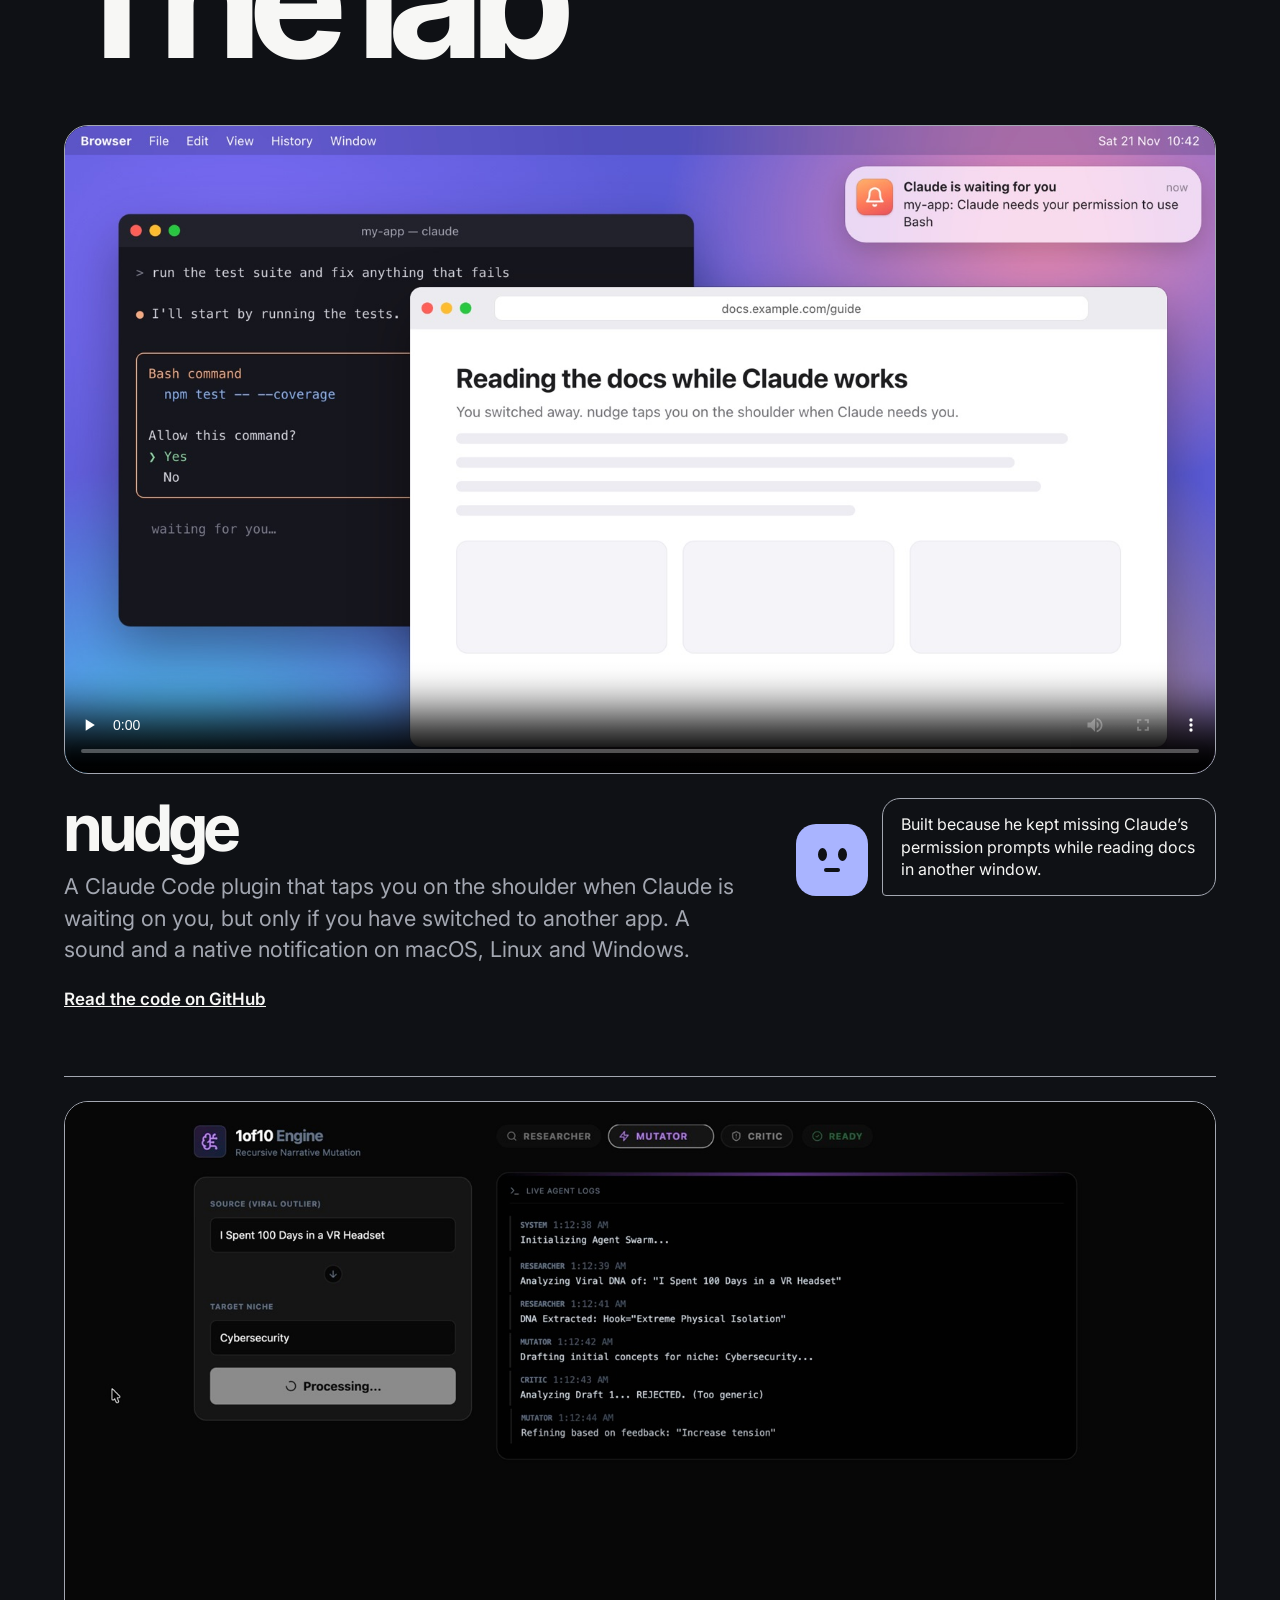
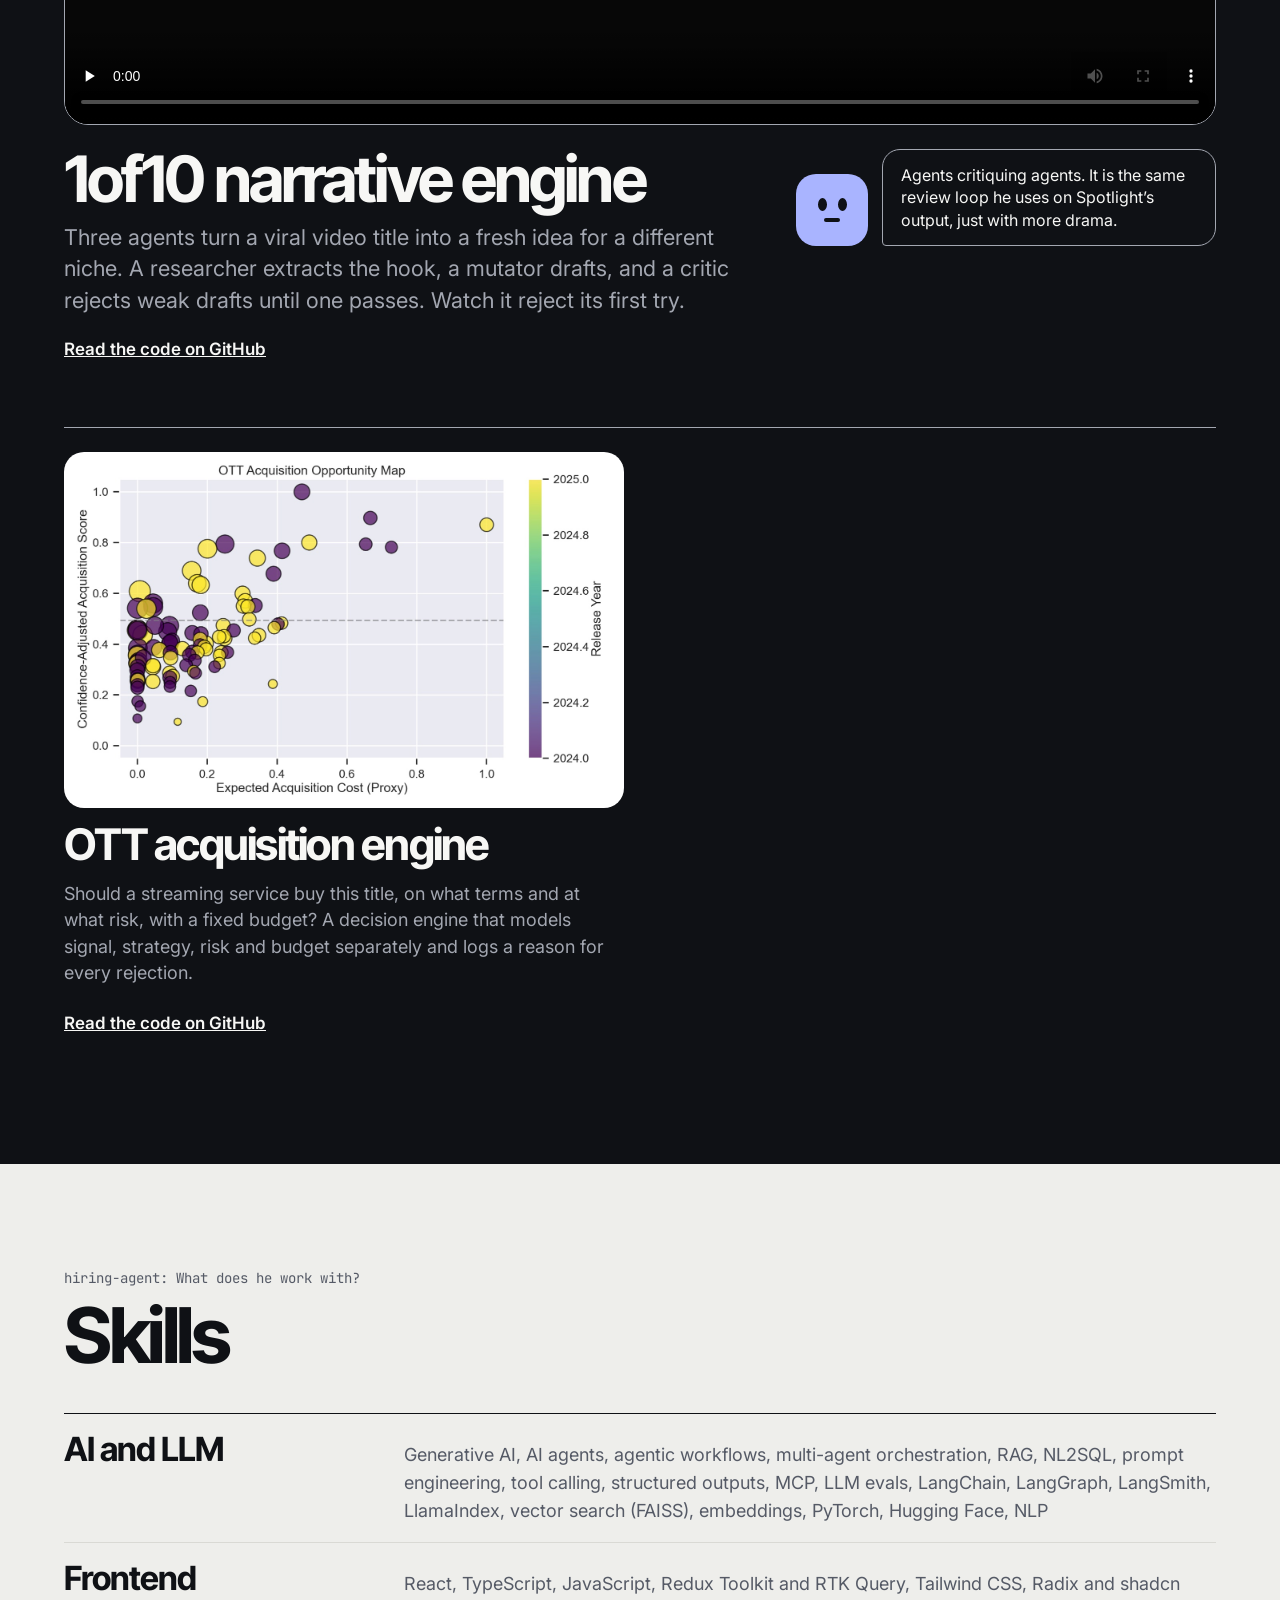
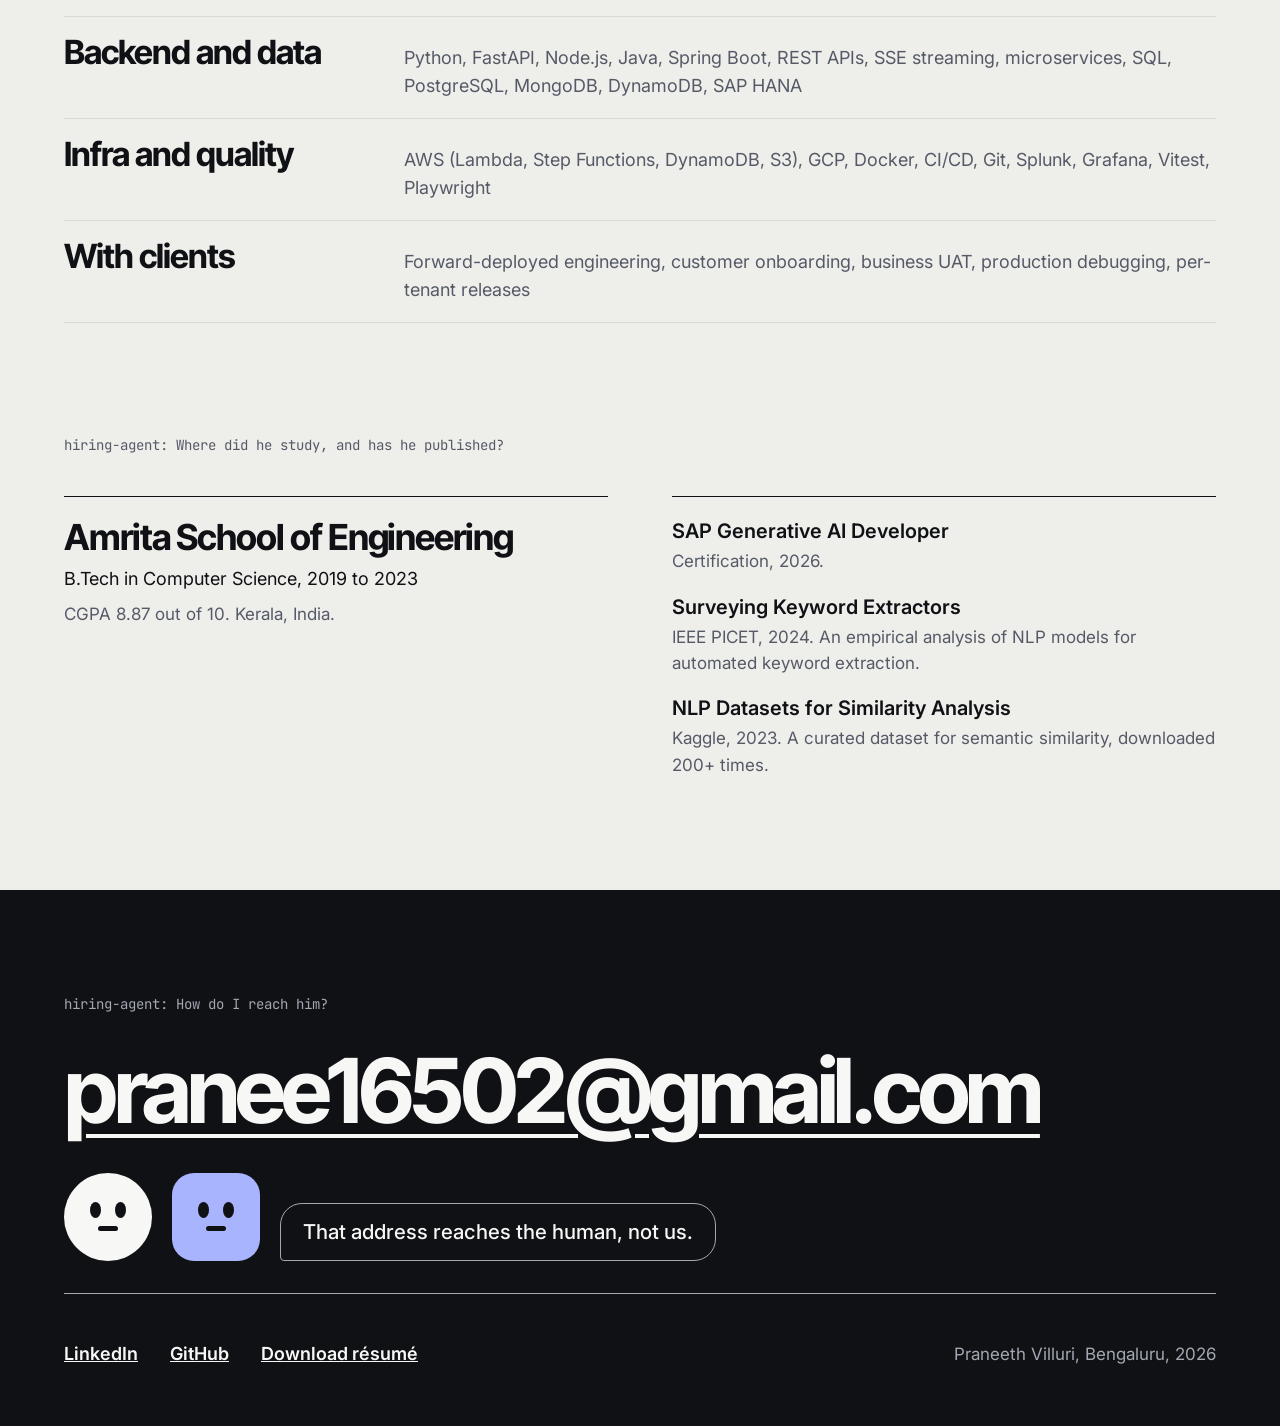
==== commit 942eebd6: "Spell out venture capital intelligence platform Co-Authored-By: Claude Opus 5.5 <noreply@anthropic.c" ====
--- a/index.html
+++ b/index.html
@@ -177,7 +177,7 @@
 <h2 style="margin: 0; font-family: 'Inter Tight', Inter, sans-serif; font-size: clamp(72px, 13vw, 196px); line-height: 0.86; font-weight: 700; letter-spacing: -0.055em">Spotlight</h2>
 <div style="flex: 1 1 380px; min-width: 0; display: flex; flex-direction: column; gap: 8px; padding-bottom: 8px">
 <p style="margin: 0; font-size: 17px; font-weight: 600">Lyzr AI · Member of Technical Staff · Mar 2026 to present</p>
-<p style="margin: 0; max-width: 30em; font-size: clamp(19px, 1.7vw, 23px); line-height: 1.4; color: var(--muted)">Lyzr’s agentic CVC intelligence platform: a one-stop platform for investors. He led it end to end, from multi-agent pipelines to the React UI, and forward-deployed it for Accenture Ventures.</p>
+<p style="margin: 0; max-width: 30em; font-size: clamp(19px, 1.7vw, 23px); line-height: 1.4; color: var(--muted)">Lyzr’s agentic venture capital intelligence platform: a one-stop platform for investors. He led it end to end, from multi-agent pipelines to the React UI, and forward-deployed it for Accenture Ventures.</p>
 </div>
 </div>
 </div>
@@ -497,7 +497,7 @@
 
   var S = {
       intro: { label: 'Who is he?', q: 'Who is Praneeth Villuri?', calls: ['read("resume.pdf", section="summary")'], a: 'A Member of Technical Staff at Lyzr AI with 3+ years shipping LLM products to production. He led end-to-end development of Spotlight, an agentic platform for investors, and forward-deployed it at Accenture Ventures. Before that, SAP, on SAP Analytics Cloud.', source: 'From his résumé, summary', href: '#experience', jump: 'See Spotlight' },
-      lyzr: { label: 'What is Spotlight?', q: 'What is he building at Lyzr?', calls: ['query("experience", company="Lyzr")', 'rank(results, by="impact")'], a: 'Spotlight, Lyzr’s agentic CVC intelligence platform, used by 50+ clients. Agents unify PitchBook, CB Insights, Crunchbase and LinkedIn into an 88-point explainable score, and a board-deck agent cut analyst evaluation time by 80%.', source: 'From his work at Lyzr', href: '#experience', jump: 'Read the Spotlight record' },
+      lyzr: { label: 'What is Spotlight?', q: 'What is he building at Lyzr?', calls: ['query("experience", company="Lyzr")', 'rank(results, by="impact")'], a: 'Spotlight, Lyzr’s agentic venture capital intelligence platform, used by 50+ clients. Agents unify PitchBook, CB Insights, Crunchbase and LinkedIn into an 88-point explainable score, and a board-deck agent cut analyst evaluation time by 80%.', source: 'From his work at Lyzr', href: '#experience', jump: 'Read the Spotlight record' },
       fde: { label: 'Is he forward deployed?', q: 'Has he worked inside a client’s environment?', calls: ['search("experience", text="UAT")'], a: 'Yes. For Accenture’s Corporate Development rollout he ran the client’s 1,200-scenario business UAT on their environment, traced each failure to root cause and drove fixes to release.', source: 'From his work at Lyzr', href: '#experience', jump: 'See the rollout' },
       stack: { label: 'Full stack too?', q: 'Can he go below the UI?', calls: ['query("skills", area="backend")', 'search("experience", text="streaming")'], a: 'All the way down. React and TypeScript on top, FastAPI and Node.js APIs with SSE streaming, PostgreSQL and MongoDB, per-tenant feature flags, and AWS Lambda and Step Functions jobs feeding Spotlight.', source: 'From his résumé, skills and experience', href: '#skills', jump: 'See the full stack' },
       sap: { label: 'What did he ship at SAP?', q: 'What did he ship at SAP?', calls: ['query("experience", company="SAP")', 'rank(results, by="scale")'], a: 'Lightweight View Mode for 2k+ enterprise tenants, InsightAgent, an agentic NL2SQL workflow that lifted multi-table query success from 60% to 95%, a RAG assistant over 1,000+ documents at 82% Recall@5, and root-cause work that cut L3 incidents by 30%.', source: 'From his résumé, experience', href: '#sap', jump: 'Read the SAP record' },
